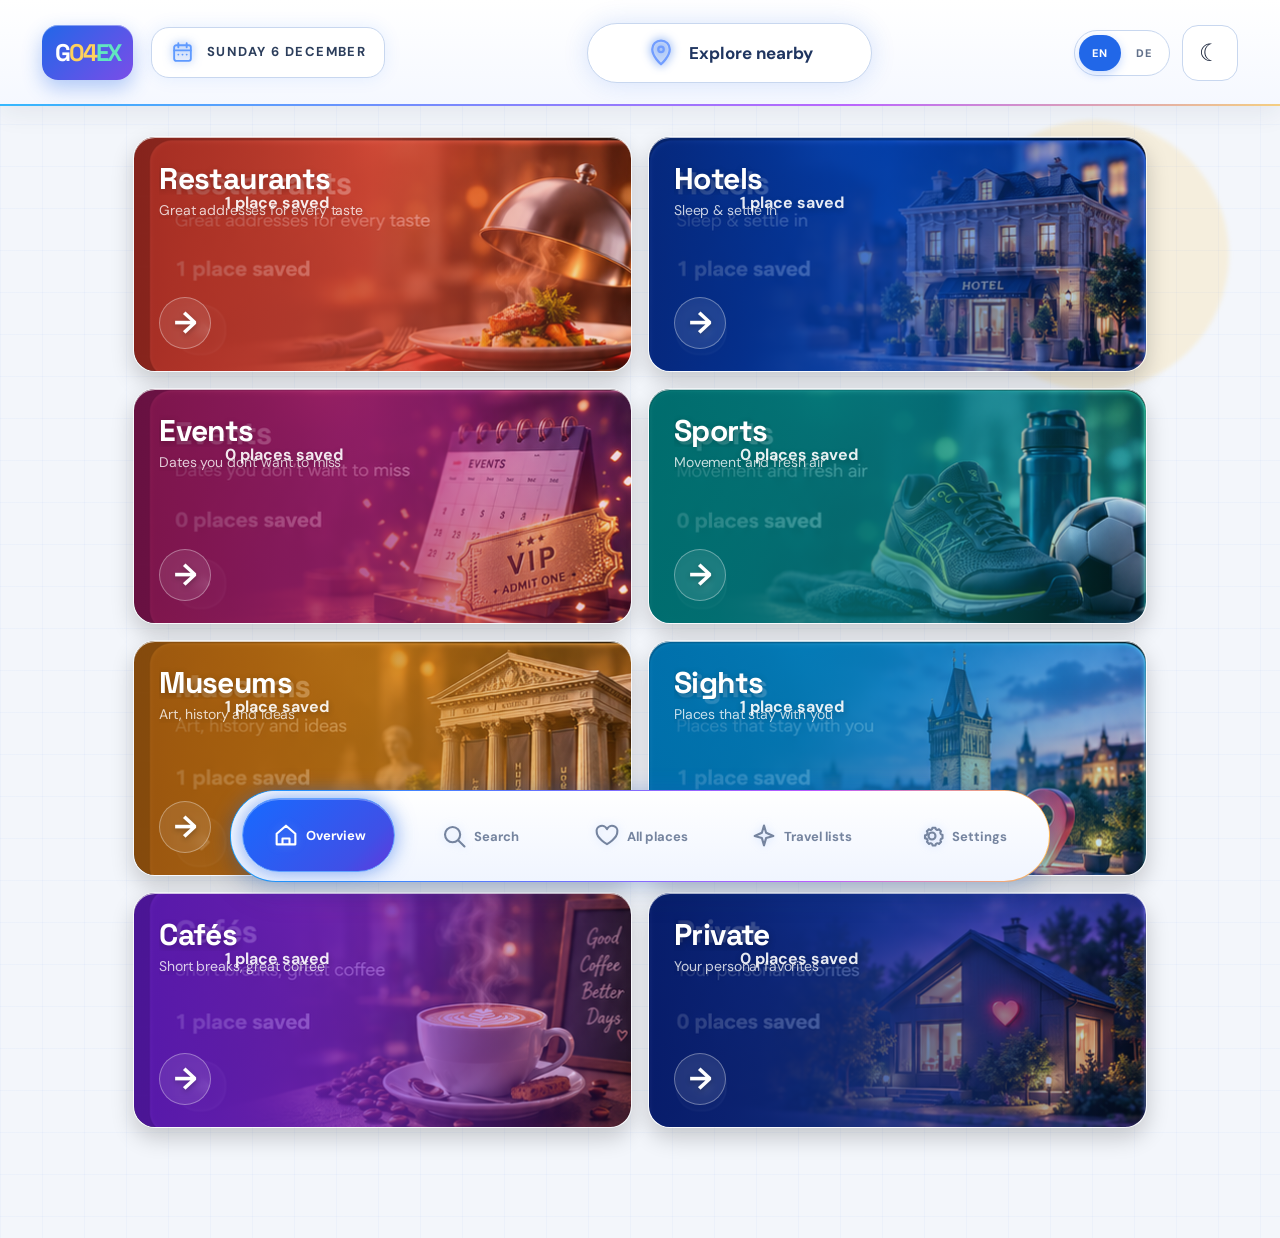
==== index.html @ c7173dc5 "Match app views to visual references" ====
<!doctype html>
<html lang="en">
  <head>
    <meta charset="UTF-8" />
    <meta name="viewport" content="width=device-width, initial-scale=1.0, viewport-fit=cover" />
    <meta name="description" content="Your personal space for saving and planning favorite places." />
    <meta name="theme-color" content="#1769ff" />
    <meta name="apple-mobile-web-app-capable" content="yes" />
    <meta name="apple-mobile-web-app-status-bar-style" content="default" />
    <meta name="apple-mobile-web-app-title" content="G04Explore" />
    <link rel="manifest" href="manifest.webmanifest" />
    <link rel="icon" href="icons/icon-192.png" sizes="192x192" type="image/png" />
    <link rel="icon" href="icons/icon-512.svg" type="image/svg+xml" />
    <link rel="apple-touch-icon" href="icons/apple-touch-icon.png" />
    <title>G04Explore — Your places. Your map.</title>
    <link rel="preconnect" href="https://fonts.googleapis.com" />
    <link rel="preconnect" href="https://fonts.gstatic.com" crossorigin />
    <link
      href="https://fonts.googleapis.com/css2?family=DM+Sans:wght@400;500;600;700&family=Space+Grotesk:wght@500;600;700&display=swap"
      rel="stylesheet"
    />
    <link rel="stylesheet" href="styles.css?v=27" />
  </head>
  <body>
    <div class="app-shell">
      <aside class="sidebar">
        <div class="brand">
          <span class="brand-mark" aria-hidden="true">G<span>04</span><i>EX</i></span>
          <span>G04Explore</span>
        </div>
        <p class="eyebrow" data-i18n="brand.eyebrow">YOUR EXPLORER SPACE</p>
        <nav data-i18n-aria-label="nav.main" aria-label="Main navigation">
          <button class="nav-item active" data-view="home" aria-current="page">
            <span aria-hidden="true">⌂</span><span data-i18n="nav.home">Overview</span>
          </button>
          <button class="nav-item" data-view="saved"><span aria-hidden="true">♡</span><span data-i18n="nav.saved">All places</span></button>
          <button class="nav-item" data-view="trips"><span aria-hidden="true">✦</span><span data-i18n="nav.trips">Travel lists</span></button>
          <button class="nav-item" data-view="settings"><span aria-hidden="true">⚙</span><span data-i18n="nav.settings">Settings</span></button>
        </nav>
        <div class="sidebar-bottom">
          <div class="offline-pill"><i aria-hidden="true"></i><span data-i18n="offline.available">Available offline</span></div>
          <p data-i18n="offline.description">Your collection stays with you on the go.</p>
        </div>
      </aside>

      <main>
        <header class="topbar">
          <div class="header-left">
            <div class="mobile-brand">
              <span class="brand-mark" aria-label="G04Explore">G<span>04</span><i>EX</i></span>
            </div>
            <div class="header-date-pill">
              <svg class="header-date-icon" viewBox="0 0 24 24" fill="none" aria-hidden="true"><rect x="4" y="5" width="16" height="15" rx="2"/><path d="M8 3v4M16 3v4M4 10h16M8 14h.01M12 14h.01M16 14h.01"/></svg>
              <time class="header-date eyebrow" id="today"></time>
            </div>
          </div>
          <button class="header-nearby" id="header-nearby" type="button" data-i18n-aria-label="header.nearby" aria-label="Explore nearby">
            <svg viewBox="0 0 24 24" fill="none" aria-hidden="true"><path d="M12 21s7-6.1 7-12A7 7 0 0 0 5 9c0 5.9 7 12 7 12Z"/><circle cx="12" cy="9" r="2.2"/></svg>
            <span data-i18n="header.nearby">Explore nearby</span>
          </button>
          <div class="header-right">
            <div class="language-toggle" id="header-language" role="group" data-i18n-aria-label="header.language" aria-label="Language">
              <button class="language-option active" type="button" data-locale="en" aria-pressed="true">EN</button>
              <button class="language-option" type="button" data-locale="de" aria-pressed="false">DE</button>
            </div>
            <div class="header-controls">
              <button class="theme-toggle" id="theme-toggle" data-i18n-aria-label="theme.toggle" aria-label="Toggle dark mode" aria-pressed="false">
                ☾
              </button>
            </div>
          </div>
        </header>

        <section class="content">
          <div id="search-view" class="view-panel hidden">
            <div class="welcome-row">
              <div class="search-hero-copy">
                <h1 data-i18n="search.heading">Find your next favorite place</h1>
                <p data-i18n="search.subtitle">Search nearby or explore a new destination.</p>
              </div>
              <button class="primary add-place-btn" data-i18n="place.save">＋ Save place</button>
            </div>

            <div class="search-wrap" role="search">
              <span class="search-icon" aria-hidden="true">⌕</span>
              <label class="sr-only" for="search" data-i18n="search.label">Search places</label>
              <input
                id="search"
                type="search"
                autocomplete="off"
                role="combobox"
                aria-expanded="false"
                aria-controls="suggestions"
                aria-autocomplete="list"
                data-i18n-placeholder="search.placeholder"
                placeholder="Search places, cities or categories..."
              />
              <kbd aria-hidden="true">⌘ K</kbd>
              <button class="search-filter-button" id="search-filter-toggle" type="button" data-i18n-aria-label="search.filterToggle" aria-label="Show search shortcuts" aria-pressed="true">
                <svg viewBox="0 0 24 24" fill="none" aria-hidden="true"><path d="M4 7h16M4 17h16M9 7a2 2 0 1 0 0-4 2 2 0 0 0 0 4ZM15 21a2 2 0 1 0 0-4 2 2 0 0 0 0 4Z"/></svg>
              </button>
              <div id="suggestions" class="suggestions hidden" role="listbox" data-i18n-aria-label="search.suggestions" aria-label="Search suggestions"></div>
            </div>

            <div class="search-quick-filters" role="group" data-i18n-aria-label="search.filters" aria-label="Search shortcuts">
              <button class="quick-filter" type="button" data-search-query="Restaurants"><span class="quick-filter-icon" aria-hidden="true"><svg class="quick-filter-svg" viewBox="0 0 24 24" fill="none"><path d="M7 3v7M5 3v4a2 2 0 0 0 4 0V3M7 10v11M17 3c-2 2-2 6 0 7v11M17 3v18"/></svg></span><span data-i18n="category.Restaurants">Restaurants</span></button>
              <button class="quick-filter" type="button" data-search-query="Hotels"><span class="quick-filter-icon" aria-hidden="true"><svg class="quick-filter-svg" viewBox="0 0 24 24" fill="none"><path d="M4 20V7M4 14h16v6M7 14v-3h4a3 3 0 0 1 3 3M20 14V9"/></svg></span><span data-i18n="category.Hotels">Hotels</span></button>
              <button class="quick-filter" type="button" data-search-query="Cafés"><span class="quick-filter-icon" aria-hidden="true"><svg class="quick-filter-svg" viewBox="0 0 24 24" fill="none"><path d="M5 8h11v5a5 5 0 0 1-10 0V8ZM16 10h2a3 3 0 0 1 0 6h-2M4 20h15M8 5c-1-1 1-1 0-2M12 5c-1-1 1-1 0-2"/></svg></span><span data-i18n="category.Cafés">Cafés</span></button>
              <button class="quick-filter" type="button" data-search-query="Sehenswürdigkeiten"><span class="quick-filter-icon" aria-hidden="true"><svg class="quick-filter-svg" viewBox="0 0 24 24" fill="none"><path d="M12 21s7-6.1 7-12A7 7 0 0 0 5 9c0 5.9 7 12 7 12Z"/><circle cx="12" cy="9" r="2.2"/></svg></span><span data-i18n="category.Sehenswürdigkeiten">Sights</span></button>
              <button class="quick-filter" type="button" data-search-query="Events"><span class="quick-filter-icon" aria-hidden="true"><svg class="quick-filter-svg" viewBox="0 0 24 24" fill="none"><rect x="4" y="5" width="16" height="15" rx="2"/><path d="M8 3v4M16 3v4M4 10h16M8 14h.01M12 14h.01M16 14h.01"/></svg></span><span data-i18n="category.Events">Events</span></button>
              <button class="quick-filter active" id="search-nearby-shortcut" type="button"><span class="quick-filter-icon" aria-hidden="true"><svg class="quick-filter-svg" viewBox="0 0 24 24" fill="none"><circle cx="12" cy="12" r="7"/><circle cx="12" cy="12" r="2"/><path d="M12 2v3M12 19v3M2 12h3M19 12h3"/></svg></span><span data-i18n="search.nearbyLabel">Near me</span></button>
            </div>

            <section class="search-insights" data-i18n-aria-label="home.insights" aria-label="Search insights">
              <article class="insight-card">
                <div class="insight-head"><h3 data-i18n="home.nearby">Near you</h3><button class="text-btn" id="home-location" data-i18n="home.search">⌖ Search</button></div>
                <div class="nearby-map-art" aria-hidden="true">
                  <span class="nearby-pin pin-bed"></span>
                  <span class="nearby-pin pin-food"></span>
                  <span class="nearby-pin pin-cafe"></span>
                  <span class="nearby-pin pin-sight"></span>
                  <span class="nearby-pin pin-center"></span>
                </div>
                <div id="nearby-places" class="insight-list"></div>
              </article>
            </section>

            <section id="search-explorer" class="search-explorer hidden" data-i18n-aria-label="search.resultsLabel" aria-label="Google Maps search results">
              <div class="search-explorer-head">
                <div>
                  <p class="eyebrow">GOOGLE MAPS</p>
                  <h2 id="search-results-title" data-i18n="search.results">Search results</h2>
                </div>
                <div class="search-map-actions">
                  <button class="secondary" id="use-location" type="button" data-i18n="search.nearby">⌖ Near me</button>
                  <button class="secondary" id="search-map-area" type="button" data-i18n="search.area">Search this area</button>
                  <button class="icon-button" id="close-search-results" type="button" data-i18n-aria-label="search.close" aria-label="Close search results">×</button>
                </div>
              </div>
              <div class="search-explorer-grid">
                <div id="places-map" class="places-map" data-i18n-aria-label="search.mapLabel" aria-label="Search results map"></div>
                <div id="places-result-list" class="places-result-list"></div>
              </div>
            </section>
          </div>

          <div id="home-view" class="view-panel">
            <div id="category-grid" class="bento-grid"></div>
          </div>

          <div id="saved-view" class="view-panel hidden">
            <div class="section-heading">
              <div>
                <p class="eyebrow" id="saved-eyebrow" data-i18n="saved.eyebrow">YOUR PLACES</p>
                <h2 id="saved-title" data-i18n="saved.title">Your favorite places</h2>
                <p class="saved-subtitle" data-i18n="saved.subtitle">Everything you love, saved in one place.</p>
              </div>
              <button class="text-btn hidden" id="clear-filter" data-i18n="saved.reset">Reset filters</button>
            </div>
            <div id="saved-stats" class="saved-stats"></div>
            <div class="saved-search-wrap">
              <span class="saved-search-icon" aria-hidden="true">⌕</span>
              <label class="sr-only" for="saved-search" data-i18n="saved.title">Your favorite places</label>
              <input id="saved-search" type="search" autocomplete="off" data-i18n-placeholder="saved.searchPlaceholder" placeholder="Search saved places..." />
              <button class="saved-filter-button" id="saved-filter-toggle" type="button" data-i18n-aria-label="filter.aria" aria-label="Filter and sort places" aria-expanded="true"><svg viewBox="0 0 24 24" fill="none" aria-hidden="true"><path d="M4 7h16M4 17h16M9 7a2 2 0 1 0 0-4 2 2 0 0 0 0 4ZM15 21a2 2 0 1 0 0-4 2 2 0 0 0 0 4Z"/></svg></button>
            </div>
            <div class="saved-controls" data-i18n-aria-label="filter.aria" aria-label="Filter and sort places">
              <select id="filter-category" data-i18n-aria-label="filter.categoryLabel" aria-label="Filter by category">
                <option value="" data-i18n="filter.categories">All categories</option>
                <option value="Restaurants" data-i18n="category.Restaurants">Restaurants</option>
                <option value="Hotels" data-i18n="category.Hotels">Hotels</option>
                <option value="Events" data-i18n="category.Events">Events</option>
                <option value="Sport" data-i18n="category.Sport">Sport</option>
                <option value="Museen" data-i18n="category.Museen">Museen</option>
                <option value="Sehenswürdigkeiten" data-i18n="category.Sehenswürdigkeiten">Sehenswürdigkeiten</option>
                <option value="Cafés" data-i18n="category.Cafés">Cafés</option>
              </select>
              <select id="filter-status" data-i18n-aria-label="filter.statusLabel" aria-label="Filter by visit status">
                <option value="" data-i18n="filter.status">All statuses</option>
                <option value="wishlist" data-i18n="status.wishlist">Want to visit</option>
                <option value="planned" data-i18n="status.planned">Planned</option>
                <option value="visited" data-i18n="status.visited">Visited</option>
              </select>
              <label class="favorite-filter"><input id="filter-favorites" type="checkbox" /><span data-i18n="filter.favorites">Favorites only</span></label>
              <select id="sort-places" data-i18n-aria-label="filter.sortLabel" aria-label="Sort places">
                <option value="recent" data-i18n="sort.recent">Recently saved</option>
                <option value="name" data-i18n="sort.name">Name A–Z</option>
                <option value="ownRating" data-i18n="sort.ownRating">Your rating</option>
                <option value="googleRating" data-i18n="sort.googleRating">Google rating</option>
                <option value="distance" data-i18n="sort.distance">Distance</option>
              </select>
            </div>
            <div id="saved-grid" class="place-grid"></div>
          </div>

          <div id="trips-view" class="view-panel hidden">
            <div class="section-heading">
              <div>
                <p class="eyebrow" data-i18n="trips.eyebrow">TRAVEL LISTS</p>
                <h2 data-i18n="trips.heading">Let's explore together</h2>
                <p class="trips-subtitle" data-i18n="trips.subtitle">Plan beautiful days and keep every place together.</p>
              </div>
              <button class="secondary" id="new-trip" data-i18n="trips.new">＋ New list</button>
            </div>
            <div id="trip-stats" class="trip-stats"></div>
            <div id="trips-page-grid" class="trip-grid"></div>
          </div>

          <div id="settings-view" class="view-panel hidden">
            <div class="section-heading">
              <div>
                <p class="eyebrow" data-i18n="settings.eyebrow">APP SETTINGS</p>
                <h2 data-i18n="settings.heading">Your settings</h2>
                <p class="settings-subtitle" data-i18n="settings.subtitle">Make G04X work exactly the way you like.</p>
              </div>
            </div>
            <div class="settings-page">
              <section class="settings-section">
                <p class="settings-section-title" data-i18n="settings.appearance">APPEARANCE &amp; ACCESSIBILITY</p>
                <div class="settings-grid">
                  <div class="setting-row setting-card-row">
                    <span class="setting-icon" aria-hidden="true"><svg class="setting-svg" viewBox="0 0 24 24" fill="none"><path d="M20 15.5A8.5 8.5 0 0 1 8.5 4 8.5 8.5 0 1 0 20 15.5Z"/></svg></span>
                    <div><strong data-i18n="settings.dark">Dark mode</strong><small data-i18n="settings.darkHint">Easier on your eyes in low light</small></div>
                    <label class="switch"><span class="sr-only" data-i18n="settings.dark">Dark mode</span><input id="settings-theme" type="checkbox" /><span aria-hidden="true"></span></label>
                  </div>
                  <div class="setting-row setting-card-row">
                    <span class="setting-icon" aria-hidden="true"><svg class="setting-svg" viewBox="0 0 24 24" fill="none"><path d="M5 5h14M8 3v4M16 3v4M7 20l5-7 5 7M12 13V7M15 7h4"/><path d="M4 12h7"/></svg></span>
                    <div><strong data-i18n="settings.language">Language</strong><small data-i18n="settings.languageHint">Choose your app language</small></div>
                    <select class="language-select" id="settings-language" data-i18n-aria-label="settings.language" aria-label="App language"><option value="en" data-i18n="settings.english">English</option><option value="de" data-i18n="settings.german">German</option></select>
                  </div>
                </div>
              </section>

              <section class="settings-section">
                <p class="settings-section-title" data-i18n="settings.appData">APP &amp; DATA</p>
                <div class="settings-grid">
                  <div class="setting-row setting-card-row">
                    <span class="setting-icon" aria-hidden="true"><svg class="setting-svg" viewBox="0 0 24 24" fill="none"><path d="M5 15.5a4.5 4.5 0 0 1 .8-8.9A6 6 0 0 1 17 8a3.5 3.5 0 0 1 .5 7H15"/><path d="M12 11v9M8.5 16.5 12 20l3.5-3.5"/></svg></span>
                    <div><strong data-i18n="settings.offline">Offline mode</strong><small id="offline-hint" data-i18n="settings.offlineHint">Saved places available offline</small></div>
                    <label class="switch"><span class="sr-only" data-i18n="settings.offline">Offline mode</span><input id="settings-offline" type="checkbox" /><span aria-hidden="true"></span></label>
                  </div>
                  <div class="setting-row setting-card-row">
                    <span class="setting-icon" aria-hidden="true"><svg class="setting-svg" viewBox="0 0 24 24" fill="none"><path d="M18 9a6 6 0 0 0-12 0c0 7-3 7-3 9h18c0-2-3-2-3-9ZM10 21h4"/></svg></span>
                    <div><strong data-i18n="settings.notifications">Notifications</strong><small id="notifications-hint" data-i18n="settings.notificationsHint">Tips and reminders about your places</small></div>
                    <label class="switch"><span class="sr-only" data-i18n="settings.notifications">Notifications</span><input id="settings-notifications" type="checkbox" /><span aria-hidden="true"></span></label>
                  </div>
                </div>
              </section>

              <section class="settings-section">
                <p class="settings-section-title" data-i18n="settings.services">SERVICES</p>
                <div class="setting-row setting-card-row google-setting">
                  <span class="setting-icon" aria-hidden="true"><svg class="setting-svg" viewBox="0 0 24 24" fill="none"><path d="M12 21s7-6.1 7-12A7 7 0 0 0 5 9c0 5.9 7 12 7 12Z"/><circle cx="12" cy="9" r="2.2"/><path d="M4 20h16"/></svg></span>
                  <div><strong data-i18n="settings.google">Google Places</strong><small id="google-places-hint" data-i18n="settings.googleHint">Provided centrally for all users</small></div>
                  <span class="setting-status" data-i18n="settings.central">CENTRAL</span>
                </div>
              </section>

              <section class="settings-section">
                <p class="settings-section-title" data-i18n="settings.legalGroup">LEGAL &amp; PRIVACY</p>
                <div class="settings-legal">
                  <a class="legal-link" href="privacy.html"><span class="setting-icon" aria-hidden="true"><svg class="setting-svg" viewBox="0 0 24 24" fill="none"><path d="M12 3 20 6v5c0 5-3.3 8.4-8 10-4.7-1.6-8-5-8-10V6zM9 12l2 2 4-4"/></svg></span><span><strong data-i18n="settings.privacy">Privacy policy</strong><small data-i18n="settings.privacyHint">How G04Explore handles your data</small></span><span aria-hidden="true">›</span></a>
                  <a class="legal-link" href="imprint.html"><span class="setting-icon" aria-hidden="true"><svg class="setting-svg" viewBox="0 0 24 24" fill="none"><path d="M6 3h9l4 4v14H6zM14 3v5h5M9 13h6M9 17h6M9 9h2"/></svg></span><span><strong data-i18n="settings.copyright">Copyright &amp; imprint</strong><small data-i18n="settings.copyrightHint">Publisher and app rights</small></span><span aria-hidden="true">›</span></a>
                </div>
              </section>
            </div>
            <p class="settings-note" data-i18n="settings.footer">G04EX · Your data stays on this device. © 2026 G04Explore.</p>
          </div>
        </section>

        <nav class="bottom-nav" data-i18n-aria-label="nav.main" aria-label="Mobile main navigation">
          <button class="active" data-view="home" aria-current="page">
            <span class="nav-icon" aria-hidden="true"><svg viewBox="0 0 24 24" fill="none"><path d="m4 11 8-7 8 7v9H4zM9 20v-5h6v5"/></svg></span><small data-i18n="nav.home">Overview</small>
          </button>
          <button type="button" data-view="search" data-search-nav>
            <span class="nav-icon" aria-hidden="true"><svg viewBox="0 0 24 24" fill="none"><circle cx="10.8" cy="10.8" r="6.5"/><path d="m16 16 5 5"/></svg></span><small data-i18n="nav.search">Search</small>
          </button>
          <button data-view="saved"><span class="nav-icon" aria-hidden="true"><svg viewBox="0 0 24 24" fill="none"><path d="M20.8 8.8c0 5.1-8.8 10.2-8.8 10.2S3.2 13.9 3.2 8.8A4.6 4.6 0 0 1 12 6.2a4.6 4.6 0 0 1 8.8 2.6Z"/></svg></span><small data-i18n="nav.saved">All places</small></button>
          <button data-view="trips"><span class="nav-icon" aria-hidden="true"><svg viewBox="0 0 24 24" fill="none"><path d="m12 3 1.8 6.2L20 12l-6.2 1.8L12 20l-1.8-6.2L4 12l6.2-2.8z"/></svg></span><small data-i18n="nav.trips">Travel lists</small></button>
          <button data-view="settings"><span class="nav-icon" aria-hidden="true"><svg viewBox="0 0 24 24" fill="none"><circle cx="12" cy="12" r="3"/><path d="M19.4 15a1.7 1.7 0 0 0 .3 1.9l.1.1-1.8 1.8-.1-.1a1.7 1.7 0 0 0-1.9-.3 1.7 1.7 0 0 0-1 1.6v.1h-2.5V20a1.7 1.7 0 0 0-1-1.6 1.7 1.7 0 0 0-1.9.3l-.1.1-1.8-1.8.1-.1A1.7 1.7 0 0 0 8 15a1.7 1.7 0 0 0-1.6-1H6v-2.5h.4A1.7 1.7 0 0 0 8 10a1.7 1.7 0 0 0-.3-1.9l-.1-.1 1.8-1.8.1.1a1.7 1.7 0 0 0 1.9.3 1.7 1.7 0 0 0 1-1.6v-.1h2.5V5a1.7 1.7 0 0 0 1 1.6 1.7 1.7 0 0 0 1.9-.3l.1-.1 1.8 1.8-.1.1a1.7 1.7 0 0 0-.3 1.9 1.7 1.7 0 0 0 1.6 1h.1V14h-.1a1.7 1.7 0 0 0-1.5 1Z"/></svg></span><small data-i18n="nav.settings">Settings</small></button>
        </nav>
      </main>
    </div>

    <div id="modal-root"></div>
    <p id="live-region" class="sr-only" role="status" aria-live="polite"></p>

    <noscript>
      <p style="padding: 24px" data-i18n="noscript">G04Explore needs JavaScript to show your saved places.</p>
    </noscript>

    <!-- config.js wird beim GitHub-Pages-Deployment aus dem Repository-Secret erzeugt. -->
    <script src="config.js"></script>
    <script src="app.js?v=19"></script>
  </body>
</html>
---- styles.css ----
:root {
  --ink: #172035;
  --muted: #71809b;
  --line: #e8edf4;
  --blue: #1769ff;
  --orange: #ffb849;
  --cream: #fff8ed;
  --green: #31b77a;
  --bg: #f8fafc;
  --surface: #fff;
  --soft: #eef4ff;
}

body.dark {
  --ink: #f4f4f5;
  --muted: #a1a1aa;
  --line: #27272a;
  --bg: #050607;
  --surface: #101114;
  --soft: #1a1c20;
}
* {
  box-sizing: border-box;
}
body {
  margin: 0;
  background: var(--bg);
  color: var(--ink);
  font-family: "DM Sans", sans-serif;
  transition:
    background 0.2s,
    color 0.2s;
}
.app-shell {
  display: flex;
  min-height: 100vh;
}
.sidebar {
  width: 246px;
  background: var(--surface);
  border-right: 1px solid var(--line);
  padding: 30px 22px;
  display: flex;
  flex-direction: column;
}
.brand,
.mobile-brand {
  font-family: "Space Grotesk";
  font-weight: 700;
  display: flex;
  gap: 10px;
  align-items: center;
  font-size: 17px;
}
.brand-mark {
  background: var(--ink);
  color: var(--surface);
  border-radius: 11px;
  padding: 7px 8px;
  letter-spacing: -2px;
  font-size: 18px;
}
.brand-mark span {
  color: var(--orange);
}
.eyebrow {
  font-size: 10px;
  font-weight: 700;
  letter-spacing: 0.14em;
  color: #9aa6b9;
  margin: 0 0 10px;
}
.sidebar .eyebrow {
  margin: 65px 0 18px 12px;
}
.nav-item {
  width: 100%;
  border: 0;
  background: none;
  color: var(--muted);
  text-align: left;
  padding: 13px 12px;
  border-radius: 11px;
  font: 600 14px "DM Sans";
  margin: 2px 0;
  cursor: pointer;
}
.nav-item span {
  font-size: 20px;
  vertical-align: -2px;
  display: inline-block;
  width: 32px;
  color: #aab4c5;
}
.nav-item.active,
.nav-item:hover {
  background: var(--soft);
  color: var(--blue);
}
.nav-item.active span {
  color: var(--blue);
}
.sidebar-bottom {
  margin-top: auto;
  color: #a2adbe;
  font-size: 12px;
  line-height: 1.5;
  padding: 0 12px;
}
.offline-pill {
  color: var(--green);
  font-weight: 700;
  font-size: 12px;
  margin-bottom: 10px;
}
.offline-pill i {
  display: inline-block;
  width: 7px;
  height: 7px;
  background: var(--green);
  border-radius: 50%;
  margin-right: 7px;
}
main {
  flex: 1;
  min-width: 0;
}
.topbar {
  height: 82px;
  background: var(--surface);
  border-bottom: 1px solid var(--line);
  display: flex;
  align-items: center;
  justify-content: space-between;
  padding: 0 6.5%;
}
.mobile-brand {
  display: none;
}
.header-controls {
  display: flex;
  align-items: center;
  gap: 10px;
  margin-left: auto;
}
.theme-toggle {
  border: 1px solid var(--line);
  background: var(--soft);
  color: var(--ink);
  border-radius: 10px;
  width: 35px;
  height: 35px;
  cursor: pointer;
  font-size: 18px;
}
.content {
  max-width: 1180px;
  margin: auto;
  padding: 47px 6.5% 70px;
}
.welcome-row {
  display: flex;
  align-items: flex-end;
  justify-content: space-between;
  margin-bottom: 31px;
}
h1,
h2 {
  font-family: "Space Grotesk";
  letter-spacing: -0.04em;
  margin: 0;
}
h1 {
  font-size: 47px;
  line-height: 1.03;
}
h1 em {
  font-style: normal;
  color: var(--blue);
}
h2 {
  font-size: 22px;
}
.primary,
.secondary,
.text-btn {
  border: 0;
  cursor: pointer;
  font: 700 13px "DM Sans";
  border-radius: 10px;
}
.primary {
  background: var(--blue);
  color: #fff;
  padding: 14px 19px;
  box-shadow: 0 7px 16px #1769ff2b;
}
.secondary {
  background: var(--surface);
  color: var(--blue);
  padding: 11px 15px;
  border: 1px solid #dfe7f4;
}
.text-btn {
  background: none;
  color: var(--blue);
}
.text-btn span {
  font-size: 18px;
  margin-left: 8px;
}
.search-wrap {
  position: relative;
  background: var(--surface);
  border: 1px solid #dfe6f0;
  border-radius: 14px;
  height: 58px;
  display: flex;
  align-items: center;
  padding: 0 18px;
  box-shadow: 0 8px 22px #1d355a08;
  margin-bottom: 48px;
}
.search-icon {
  font-size: 28px;
  color: var(--blue);
  line-height: 1;
  margin-right: 13px;
}
.search-wrap input {
  border: 0;
  outline: 0;
  font: 500 14px "DM Sans";
  flex: 1;
  color: var(--ink);
  background: transparent;
}
.search-wrap kbd {
  font: 11px "DM Sans";
  color: #9ca8bb;
  background: #f4f6f9;
  padding: 5px 8px;
  border-radius: 5px;
}
.suggestions {
  position: absolute;
  top: 63px;
  left: 0;
  right: 0;
  background: var(--surface);
  border: 1px solid var(--line);
  border-radius: 12px;
  box-shadow: 0 15px 35px #1e2a401a;
  z-index: 5;
  padding: 7px;
}
.suggestion {
  padding: 12px;
  border-radius: 8px;
  cursor: pointer;
  display: flex;
  gap: 12px;
  align-items: center;
}
.suggestion:hover {
  background: var(--soft);
}
.suggestion-icon {
  background: var(--soft);
  color: var(--blue);
  padding: 8px;
  border-radius: 8px;
}
.suggestion small {
  display: block;
  color: var(--muted);
  margin-top: 3px;
}
.section-heading {
  display: flex;
  justify-content: space-between;
  align-items: end;
  margin-bottom: 18px;
}
.bento-grid {
  display: grid;
  grid-template-columns: repeat(4, 1fr);
  grid-auto-rows: 155px;
  gap: 14px;
}
.category-card {
  padding: 22px;
  position: relative;
  border-radius: 16px;
  overflow: hidden;
  cursor: pointer;
  transition: 0.2s;
}
.category-card:hover {
  transform: translateY(-3px);
  box-shadow: 0 12px 22px #20314d18;
}
.category-card.large {
  grid-row: span 2;
  grid-column: span 2;
}
.category-card h3 {
  font: 700 20px "Space Grotesk";
  margin: 0 0 5px;
}
.category-card p {
  margin: 0;
  font-size: 12px;
  color: #6b7280;
}
.category-card .count {
  position: absolute;
  bottom: 19px;
  font-size: 12px;
  font-weight: 700;
}
.card-icon {
  position: absolute;
  right: 20px;
  top: 19px;
  font-size: 34px;
}
.restaurants {
  background: #fff1dd;
}
.hotels {
  background: #e6efff;
}
.museums {
  background: #fff5c9;
}
.sights {
  background: #e6f7ef;
}
.cafes {
  background: #f0eaff;
}
.category-card.large .card-icon {
  font-size: 70px;
  right: 30px;
  top: 38px;
  opacity: 0.8;
}
.category-card.large h3 {
  font-size: 25px;
}
.trips-heading {
  margin-top: 50px;
}
.trip-grid {
  display: grid;
  grid-template-columns: repeat(3, 1fr);
  gap: 14px;
}
.trip-card {
  background: var(--surface);
  border: 1px solid var(--line);
  padding: 18px;
  border-radius: 14px;
  cursor: pointer;
}
.trip-card:hover {
  border-color: #b9cefa;
}
.trip-cover {
  height: 72px;
  border-radius: 10px;
  background: linear-gradient(120deg, #1769ff, #a7c4ff);
  margin-bottom: 15px;
  display: flex;
  align-items: center;
  justify-content: center;
  font-size: 38px;
}
.trip-card:nth-child(2) .trip-cover {
  background: linear-gradient(120deg, #ffb849, #ff8e6c);
}
.trip-card:nth-child(3) .trip-cover {
  background: linear-gradient(120deg, #6b57d8, #c0a7ff);
}
.trip-card h3 {
  margin: 0;
  font: 700 16px "Space Grotesk";
}
.trip-card p {
  margin: 6px 0 0;
  color: var(--muted);
  font-size: 12px;
}
.place-grid {
  display: grid;
  grid-template-columns: repeat(3, 1fr);
  gap: 14px;
}
.place-card {
  background: var(--surface);
  border: 1px solid var(--line);
  border-radius: 14px;
  padding: 19px;
  cursor: pointer;
}
.place-card:hover {
  border-color: #abc4f5;
}
.place-top {
  display: flex;
  justify-content: space-between;
}
.place-emoji {
  font-size: 27px;
}
.status {
  font-size: 11px;
  color: var(--green);
  font-weight: 700;
}
.status.closed {
  color: #9ca8b8;
}
.place-card h3 {
  font: 700 16px "Space Grotesk";
  margin: 16px 0 5px;
}
.place-card p {
  font-size: 12px;
  color: var(--muted);
  margin: 0;
}
.hidden {
  display: none !important;
}
.bottom-nav {
  display: none;
}
@media (max-width: 760px) {
  .sidebar {
    display: none;
  }
  .topbar {
    height: 70px;
    padding: 0 20px;
  }
  .mobile-brand {
    display: flex;
    font-size: 15px;
  }
  .mobile-brand .brand-mark {
    font-size: 15px;
    padding: 5px 7px;
  }
  .content {
    padding: 30px 20px 90px;
  }
  .welcome-row {
    align-items: start;
    gap: 15px;
  }
  .welcome-row .primary {
    font-size: 0;
    padding: 12px;
  }
  .welcome-row .primary:first-letter {
    font-size: 20px;
  }
  h1 {
    font-size: 37px;
  }
  .search-wrap {
    margin-bottom: 35px;
  }
  .search-wrap kbd {
    display: none;
  }
  .section-heading {
    align-items: start;
  }
  .section-heading h2 {
    font-size: 20px;
  }
  .bento-grid {
    grid-template-columns: repeat(2, 1fr);
    grid-auto-rows: 125px;
    gap: 10px;
  }
  .category-card {
    padding: 16px;
  }
  .category-card.large {
    grid-row: span 2;
    grid-column: span 2;
  }
  .category-card.large .card-icon {
    font-size: 55px;
    right: 18px;
    top: 26px;
  }
  .category-card h3,
  .category-card.large h3 {
    font-size: 17px;
  }
  .category-card p {
    font-size: 11px;
  }
  .card-icon {
    font-size: 25px;
    right: 14px;
    top: 13px;
  }
  .category-card .count {
    bottom: 14px;
  }
  .trip-grid,
  .place-grid {
    grid-template-columns: 1fr;
  }
  .trips-heading {
    margin-top: 38px;
  }
  .bottom-nav {
    position: fixed;
    bottom: 0;
    left: 0;
    right: 0;
    height: 65px;
    background: #fff;
    border-top: 1px solid var(--line);
    display: flex;
    z-index: 10;
    justify-content: space-around;
  }
  .bottom-nav button {
    border: 0;
    background: none;
    color: #9ca8b8;
    font-size: 22px;
    padding: 7px 25px;
  }
  .bottom-nav button.active {
    color: var(--blue);
  }
  .bottom-nav small {
    display: block;
    font: 600 10px "DM Sans";
    margin-top: 3px;
  }
}
@media (min-width: 761px) and (max-width: 1050px) {
  .sidebar {
    width: 210px;
  }
  .content {
    padding-left: 4%;
    padding-right: 4%;
  }
  .topbar {
    padding-left: 4%;
    padding-right: 4%;
  }
  .bento-grid {
    grid-auto-rows: 135px;
  }
  .trip-grid,
  .place-grid {
    grid-template-columns: repeat(2, 1fr);
  }
}
.dark .modal,
.dark .bottom-nav {
  background: var(--surface);
}
.dark .detail-hero {
  background: linear-gradient(135deg, #243b68, #4c3820);
}
.dark .tip {
  background: #3a301e;
  color: #ffd98c;
}
.dark .empty {
  background: var(--surface);
}
/* Friendly colors, clear touch targets and keyboard accessibility */
:root {
  --blue: #2167e8;
  --orange: #f4a83a;
  --bg: #f7f9fc;
  --soft: #edf4ff;
}
body {
  line-height: 1.4;
  -webkit-tap-highlight-color: transparent;
}
button,
.category-card,
.place-card,
.trip-card {
  touch-action: manipulation;
}
button:focus-visible,
input:focus-visible,
textarea:focus-visible {
  outline: 3px solid #8bb5ff;
  outline-offset: 3px;
}
.primary {
  background: linear-gradient(135deg, #2167e8, #3d83f5);
  border-radius: 12px;
  padding: 15px 20px;
}
.secondary {
  border-radius: 12px;
  background: var(--surface);
  box-shadow: 0 2px 7px #20314d0a;
}
.restaurants {
  background: linear-gradient(135deg, #fff0d7, #ffe7bd);
}
.hotels {
  background: linear-gradient(135deg, #e8f1ff, #dce9ff);
}
.museums {
  background: linear-gradient(135deg, #fff6c8, #ffef9c);
}
.sights {
  background: linear-gradient(135deg, #e5f8ef, #cef1e1);
}
.cafes {
  background: linear-gradient(135deg, #f1eaff, #e5d9ff);
}
.category-card h3,
.trip-card h3,
.place-card h3 {
  letter-spacing: -0.02em;
}
.category-card p,
.place-card p {
  line-height: 1.5;
}
.category-card .card-icon {
  pointer-events: none;
  z-index: 0;
}
.category-card h3,
.category-card p,
.category-card .count {
  position: relative;
  z-index: 1;
  max-width: 60%;
}
.category-card.large h3 {
  max-width: 48%;
}
.category-card.large p {
  max-width: 52%;
}
.category-card .count {
  white-space: nowrap;
}
.search-wrap {
  height: 62px;
  border-radius: 16px;
}
.search-wrap input {
  font-size: 15px;
}
.suggestion {
  min-height: 58px;
}
.place-card,
.trip-card {
  min-height: 148px;
}
.place-card:hover,
.trip-card:hover {
  box-shadow: 0 8px 20px #20314d12;
}
@media (max-width: 760px) {
  .content {
    padding-top: 26px;
  }
  .primary,
  .secondary {
    min-height: 46px;
  }
  .search-wrap {
    height: 58px;
  }
  .category-card {
    min-height: 125px;
  }
  .bottom-nav button {
    min-width: 72px;
    min-height: 58px;
  }
  .detail-modal {
    padding: 22px;
  }
  .quick-actions button {
    padding: 10px 4px;
  }
}
.app-shell {
  background-image:
    linear-gradient(#2167e808 1px, transparent 1px),
    linear-gradient(90deg, #2167e808 1px, transparent 1px);
  background-size: 42px 42px;
  background-position: 0 82px;
}
.brand-mark {
  box-shadow:
    0 0 0 1px #6ea4ff40,
    0 0 18px #2167e833;
}
.topbar {
  backdrop-filter: blur(14px);
}
.search-wrap {
  box-shadow:
    0 8px 22px #1d355a0b,
    0 0 0 1px #2167e80d;
  transition:
    border-color 0.2s,
    box-shadow 0.2s;
}
.search-wrap:focus-within {
  border-color: #79a9ff;
  box-shadow:
    0 0 0 4px #2167e81a,
    0 10px 28px #2167e81a;
}
.category-card {
  border: 1px solid #ffffffaa;
  box-shadow:
    inset 0 1px #ffffffb8,
    0 6px 14px #20314d0b;
}
.category-card:hover {
  box-shadow:
    inset 0 1px #ffffffcc,
    0 0 0 1px #79a9ff66,
    0 14px 28px #2167e822;
}
.category-card .card-icon {
  filter: drop-shadow(0 5px 6px #17203518);
}
.primary {
  box-shadow:
    0 8px 20px #2167e840,
    0 0 0 1px #8cb8ff55;
}
.offline-pill i {
  box-shadow: 0 0 9px #31b77a;
}
.dark .app-shell {
  background-image:
    linear-gradient(#6da0ff0b 1px, transparent 1px),
    linear-gradient(90deg, #6da0ff0b 1px, transparent 1px);
}
.dark .category-card {
  border-color: #ffffff18;
  box-shadow:
    inset 0 1px #ffffff14,
    0 8px 20px #00000022;
}
.dark .search-wrap {
  box-shadow:
    0 8px 24px #00000022,
    0 0 0 1px #6da0ff14;
}
.dark .topbar {
  backdrop-filter: blur(14px);
}
body:before,
body:after {
  content: "";
  position: fixed;
  z-index: -1;
  border-radius: 50%;
  filter: blur(2px);
  pointer-events: none;
}
body:before {
  width: 270px;
  height: 270px;
  background: #ffcf6b33;
  top: 120px;
  right: 4%;
}
.welcome-row h1 {
  color: var(--ink);
}
.welcome-row h1 em {
  color: #2167e8;
}
.category-card p {
  color: #53627a;
}
.category-card .count {
  color: #34445e;
}
.dark .category-card p {
  color: #d0daea;
}
.dark .category-card .count {
  color: #f0f4fb;
}
.dark .welcome-row h1 em {
  color: #83adff;
}
.category-card {
  isolation: isolate;
}
.category-card:after {
  content: "";
  position: absolute;
  width: 105px;
  height: 105px;
  border-radius: 42% 58% 63% 37%;
  right: -27px;
  bottom: -35px;
  background: #ffffff55;
  transform: rotate(20deg);
  z-index: -1;
  transition: transform 0.3s;
}
.category-card:hover:after {
  transform: rotate(42deg) scale(1.12);
}
.category-card:nth-child(2):after {
  background: #80aaff38;
}
.category-card:nth-child(3):after {
  background: #f7c72e38;
}
.category-card:nth-child(4):after {
  background: #54c79538;
}
.category-card:nth-child(5):after {
  background: #9b7cff38;
}
.dark .restaurants {
  background: linear-gradient(135deg, #3a2b20, #53391f);
}
.dark .hotels {
  background: linear-gradient(135deg, #1d3156, #234778);
}
.dark .museums {
  background: linear-gradient(135deg, #443b1b, #62531c);
}
.dark .sights {
  background: linear-gradient(135deg, #173c35, #1b5749);
}
.dark .cafes {
  background: linear-gradient(135deg, #302653, #49367a);
}
.dark .category-card:after {
  background: #ffffff0d;
}
.dark .category-card:nth-child(2):after {
  background: #7daeff1b;
}
.dark .category-card:nth-child(3):after {
  background: #ffd95c1b;
}
.dark .category-card:nth-child(4):after {
  background: #5de0b71b;
}
.dark .category-card:nth-child(5):after {
  background: #b297ff1b;
}
.dark .trip-card:after {
  background: #ffffff22;
}
.dark .search-wrap,
.dark .place-card,
.dark .trip-card {
  border-color: #40516d;
}
.dark .secondary {
  border-color: #40516d;
}
.sidebar {
  display: none;
}
.content {
  padding-bottom: 110px;
}
.bottom-nav {
  position: fixed;
  bottom: 0;
  left: 0;
  right: 0;
  height: 76px;
  background: var(--surface);
  border-top: 1px solid var(--line);
  display: flex;
  z-index: 10;
  justify-content: center;
  gap: 12px;
  padding: 6px 12px env(safe-area-inset-bottom);
}
.bottom-nav button {
  border: 0;
  background: none;
  color: #9ca8b8;
  font-size: 22px;
  padding: 6px 28px;
  border-radius: 12px;
  min-width: 100px;
  cursor: pointer;
}
.bottom-nav button.active {
  color: var(--blue);
  background: var(--soft);
}
.bottom-nav small {
  display: block;
  font: 600 10px "DM Sans";
  margin-top: 2px;
}
.dark .bottom-nav {
  box-shadow: 0 -8px 25px #00000022;
}
.app-shell {
  min-height: 100vh;
}
.content {
  overflow: visible;
}
html,
body {
  overflow-x: auto;
  overflow-y: auto;
}
.topbar .mobile-brand {
  display: flex;
  margin: 0;
  font-size: 18px;
}
.topbar .brand-mark {
  font-size: 16px;
  padding: 6px 8px;
}
.brand-mark {
  background: linear-gradient(135deg, #2167e8, #7a4de8) !important;
  color: #fff !important;
  box-shadow: 0 5px 15px #2167e844;
}
.brand-mark span {
  color: #ffd15c !important;
}
.brand-mark i {
  color: #62e6c0;
  font-style: normal;
}
.trip-card {
  overflow: hidden;
  position: relative;
}
.trip-card:after {
  content: "↗";
  position: absolute;
  top: 17px;
  right: 18px;
  width: 28px;
  height: 28px;
  border-radius: 50%;
  background: #ffffff55;
  color: #fff;
  display: grid;
  place-items: center;
  font-weight: 700;
}
.trip-cover {
  box-shadow: inset 0 1px #ffffff66;
}
.trip-card:hover .trip-cover {
  background-position: 100% 0;
  filter: saturate(1.15);
}
.primary,
.category-card,
.trip-card {
  transition:
    transform 0.2s ease,
    box-shadow 0.2s ease,
    filter 0.2s ease;
}
.primary:hover {
  transform: translateY(-2px);
  filter: saturate(1.12);
}
#home-view .section-heading {
  margin-bottom: 22px;
}
#home-view .bento-grid {
  grid-auto-rows: 178px;
  gap: 16px;
}
#home-view .category-card {
  padding: 25px;
  min-height: 178px;
}
#home-view .category-card h3 {
  font-size: 23px;
}
#home-view .category-card .card-icon {
  font-size: 45px;
  right: 24px;
  top: 22px;
}
#home-view .category-card.large .card-icon {
  font-size: 82px;
  right: 34px;
  top: 42px;
}
#home-view .category-card.large h3 {
  font-size: 29px;
}
.content {
  padding-top: 30px;
}
.welcome-row {
  margin-bottom: 20px;
}
.welcome-row h1 {
  font-size: 39px;
}
.welcome-row .primary {
  padding: 11px 16px;
}
.search-wrap {
  margin-bottom: 22px;
}
.section-heading {
  margin-bottom: 14px;
}
.category-card .count {
  position: absolute;
  left: 25px;
  bottom: 22px;
  max-width: 72%;
  white-space: nowrap;
}
.category-card h3,
.category-card p {
  max-width: 58%;
  overflow-wrap: break-word;
}
.category-card[data-category="Sehenswürdigkeiten"] h3 {
  font-size: 19px;
  max-width: 72%;
}
.category-card .card-icon {
  right: 22px;
  top: 23px;
  max-width: 28%;
  z-index: 0;
}
.category-card.wide {
  grid-column: span 2;
}
.category-card.wide h3,
.category-card.wide p {
  max-width: 68%;
}
.category-card h3,
.category-card p,
.category-card .count {
  white-space: nowrap;
  max-width: none;
}
.category-card p {
  font-size: 11px;
  letter-spacing: -0.01em;
}
.category-card.wide h3,
.category-card.wide p {
  max-width: none;
}
.settings-card {
  background: var(--surface);
  border: 1px solid var(--line);
  border-radius: 18px;
  padding: 5px 22px;
  max-width: 680px;
}
.setting-row {
  display: flex;
  align-items: center;
  gap: 15px;
  padding: 19px 0;
  border-bottom: 1px solid var(--line);
}
.setting-row:last-child {
  border-bottom: 0;
}
.setting-icon {
  width: 38px;
  height: 38px;
  display: grid;
  place-items: center;
  border-radius: 11px;
  background: var(--soft);
  color: var(--blue);
  font-size: 21px;
}
.setting-row div {
  flex: 1;
}
.setting-row strong,
.setting-row small {
  display: block;
}
.setting-row strong {
  font-size: 14px;
}
.setting-row small {
  font-size: 11px;
  color: var(--muted);
  margin-top: 3px;
}
.switch input {
  display: none;
}
.switch span {
  display: block;
  width: 44px;
  height: 25px;
  background: #cbd3df;
  border-radius: 20px;
  padding: 3px;
  cursor: pointer;
  transition: 0.2s;
}
.switch span:after {
  content: "";
  display: block;
  width: 19px;
  height: 19px;
  background: #fff;
  border-radius: 50%;
  transition: 0.2s;
  box-shadow: 0 1px 3px #0003;
}
.switch input:checked + span {
  background: var(--blue);
}
.switch input:checked + span:after {
  transform: translateX(19px);
}
.language-btn {
  border: 1px solid var(--line);
  background: var(--surface);
  color: var(--ink);
  padding: 8px 11px;
  border-radius: 8px;
  font: 600 12px "DM Sans";
}
.language-select {
  min-width: 112px;
  border: 1px solid var(--line);
  background: var(--surface);
  color: var(--ink);
  padding: 9px 28px 9px 11px;
  border-radius: 9px;
  font: 600 12px "DM Sans";
  cursor: pointer;
}
.settings-legal {
  display: grid;
  grid-template-columns: 1fr 1fr;
  gap: 12px;
  padding: 18px 0 5px;
}
.legal-link {
  display: flex;
  align-items: center;
  justify-content: space-between;
  gap: 12px;
  padding: 13px 14px;
  border: 1px solid var(--line);
  border-radius: 12px;
  color: var(--ink);
  text-decoration: none;
  background: var(--soft);
}
.legal-link:hover,
.legal-link:focus-visible {
  border-color: var(--blue);
  color: var(--blue);
}
.legal-link strong,
.legal-link small {
  display: block;
}
.legal-link strong {
  font-size: 12px;
}
.legal-link small {
  color: var(--muted);
  font-size: 10px;
  margin-top: 4px;
}
.legal-link > span:last-child {
  color: var(--blue);
  font-size: 18px;
}
.settings-note {
  color: var(--muted);
  font-size: 11px;
  margin: 15px 3px;
}
@media (max-width: 520px) {
  .settings-legal {
    grid-template-columns: 1fr;
  }
  .language-select {
    min-width: 96px;
  }
}
body:not(.dark) {
  --ink: #18233a;
  --muted: #61708a;
  --line: #dfe6f0;
  --bg: #f3f6fb;
  --surface: #fff;
  --soft: #eaf2ff;
}
body:not(.dark) .topbar,
body:not(.dark) .bottom-nav,
body:not(.dark) .search-wrap {
  background: #fff;
}
body:not(.dark) .search-wrap {
  border-color: #d9e1ec;
  box-shadow: 0 10px 28px #40567a14;
}
body:not(.dark) .search-wrap input {
  color: #18233a;
}
body:not(.dark) .search-wrap input::placeholder {
  color: #7b879a;
}
.events {
  background: linear-gradient(135deg, #ff6f91 0%, #e44fc4 100%);
  color: #fff;
}
.sport {
  background: linear-gradient(135deg, #18c995 0%, #08a6c9 100%);
  color: #fff;
}
.dark .events {
  background: linear-gradient(135deg, #a92c5b, #7e2c91);
  color: #fff;
}
.dark .sport {
  background: linear-gradient(135deg, #08775f, #086b84);
  color: #fff;
}
#home-view .category-card .card-icon {
  top: 50%;
  right: 24px;
  transform: translateY(-42%);
  width: 68px;
  height: 68px;
  padding: 14px;
  border-radius: 20px;
  background: #ffffff24;
  color: inherit;
  display: grid;
  place-items: center;
  opacity: 0.95;
  filter: drop-shadow(0 8px 12px #17203520);
}
#home-view .category-card.large .card-icon {
  top: 50%;
  right: 48px;
  width: 130px;
  height: 130px;
  padding: 25px;
  border-radius: 34px;
  opacity: 0.72;
}
#home-view .category-card.wide:not(.large) .card-icon {
  right: 34px;
  width: 82px;
  height: 82px;
}
.dark #home-view .category-card .card-icon {
  background: #ffffff14;
}
.category-card .neo-icon {
  width: 100%;
  height: 100%;
  display: block;
}
@media (max-width: 760px) {
  #home-view .category-card .card-icon {
    right: 16px;
    width: 56px;
    height: 56px;
    padding: 11px;
  }
  #home-view .category-card.large .card-icon {
    right: 28px;
    width: 100px;
    height: 100px;
    padding: 20px;
  }
  #home-view .category-card.wide:not(.large) .card-icon {
    right: 20px;
    width: 66px;
    height: 66px;
  }
}
.restaurants {
  background: linear-gradient(135deg, #ffb13b 0%, #ff7b54 100%);
  color: #3b2414;
}
.hotels {
  background: linear-gradient(135deg, #4285ff 0%, #6a5cff 100%);
  color: #fff;
}
.museums {
  background: linear-gradient(135deg, #ffe259 0%, #ffb938 100%);
  color: #3d2c09;
}
.sights {
  background: linear-gradient(135deg, #25d5a0 0%, #12aee0 100%);
  color: #062e35;
}
.cafes {
  background: linear-gradient(135deg, #b28cff 0%, #e05bdb 100%);
  color: #fff;
}
.category-card p {
  color: inherit;
  opacity: 0.78;
}
.category-card .count {
  color: inherit;
  opacity: 0.9;
}
.category-card:after {
  background: #ffffff38;
}
.category-card:nth-child(2):after,
.category-card:nth-child(4):after {
  background: #ffffff24;
}
.dark .restaurants {
  background: linear-gradient(135deg, #d8751b, #e94f45);
  color: #fff;
}
.dark .hotels {
  background: linear-gradient(135deg, #2458d8, #573bd1);
  color: #fff;
}
.dark .museums {
  background: linear-gradient(135deg, #c99112, #d86a2d);
  color: #fff;
}
.dark .sights {
  background: linear-gradient(135deg, #0b967b, #0879b1);
  color: #fff;
}
.dark .cafes {
  background: linear-gradient(135deg, #7047bf, #a93da4);
  color: #fff;
}
.dark .category-card p,
.dark .category-card .count {
  color: inherit;
}
.modal-backdrop {
  position: fixed;
  inset: 0;
  background: #17203599;
  display: grid;
  place-items: center;
  padding: 20px;
  z-index: 20;
}
.modal {
  background: #fff;
  border-radius: 20px;
  max-width: 510px;
  width: 100%;
  padding: 28px;
  position: relative;
  box-shadow: 0 25px 70px #17203540;
  max-height: 90vh;
  overflow: auto;
}
.close {
  position: absolute;
  right: 18px;
  top: 14px;
  border: 0;
  background: #ffffffcc;
  border-radius: 50%;
  font-size: 25px;
  color: var(--muted);
  cursor: pointer;
  width: 34px;
  height: 34px;
}
.detail-hero {
  height: 130px;
  border-radius: 14px;
  background: linear-gradient(135deg, #e7efff, #fff1dd);
  display: grid;
  place-items: center;
  font-size: 65px;
  margin-bottom: 20px;
}
.detail-modal h2 {
  font-size: 29px;
  margin-top: 9px;
}
.address {
  color: var(--muted);
  font-size: 13px;
  margin: 6px 0;
}
.rating {
  font-size: 13px;
  color: #f0a31a;
  font-weight: 700;
  margin: 15px 0 23px;
}
.rating span {
  font-weight: 400;
  color: var(--muted);
}
.detail-info {
  display: grid;
  grid-template-columns: 1fr 1fr;
  gap: 18px;
  border-top: 1px solid var(--line);
  border-bottom: 1px solid var(--line);
  padding: 17px 0;
}
.detail-info small,
.detail-modal label {
  display: block;
  color: #9aa6b9;
  font-size: 10px;
  font-weight: 700;
  letter-spacing: 0.1em;
}
.detail-info strong {
  display: block;
  font-size: 12px;
  margin-top: 7px;
}
.tip {
  background: #fff8ed;
  color: #9a6b20;
  padding: 12px;
  border-radius: 9px;
  font-size: 12px;
  margin: 17px 0;
}
.detail-modal textarea {
  width: 100%;
  min-height: 68px;
  resize: vertical;
  border: 1px solid #dfe6f0;
  border-radius: 9px;
  padding: 10px;
  margin-top: 8px;
  font: 13px "DM Sans";
  outline-color: var(--blue);
}
.actions {
  display: flex;
  gap: 10px;
  margin-top: 17px;
}
.actions > * {
  flex: 1;
}
.quick-actions {
  display: flex;
  justify-content: space-between;
  border-top: 1px solid var(--line);
  margin-top: 20px;
  padding-top: 16px;
}
.quick-actions button {
  border: 0;
  background: none;
  color: var(--muted);
  font: 600 11px "DM Sans";
  cursor: pointer;
}
.quick-actions .delete {
  color: #df6262;
}
.empty {
  background: #fff;
  border: 1px dashed #cbd6e5;
  border-radius: 14px;
  padding: 35px;
  text-align: center;
  color: var(--muted);
  grid-column: 1/-1;
}
.neo-icon {
  width: 1em;
  height: 1em;
  display: inline-block;
  vertical-align: middle;
}
.category-card {
  transition:
    transform 0.25s ease,
    box-shadow 0.25s ease;
}
.category-card:nth-child(1):hover {
  box-shadow:
    0 0 28px #ff914d99,
    0 14px 28px #ff704422;
}
.category-card:nth-child(2):hover {
  box-shadow:
    0 0 28px #568dff99,
    0 14px 28px #2167e822;
}
.category-card:nth-child(3):hover {
  box-shadow:
    0 0 28px #ffd34d99,
    0 14px 28px #ffb93822;
}
.category-card:nth-child(4):hover {
  box-shadow:
    0 0 28px #28dfb399,
    0 14px 28px #12aee022;
}
.category-card:nth-child(5):hover {
  box-shadow:
    0 0 28px #c58dff99,
    0 14px 28px #9b7cff22;
}
.category-card:nth-child(6):hover {
  box-shadow:
    0 0 28px #55caff99,
    0 14px 28px #12aee022;
}
.category-card:nth-child(7):hover {
  box-shadow:
    0 0 28px #f17be899,
    0 14px 28px #c04bd022;
}
.dark .category-card:hover {
  filter: saturate(1.18);
}
#home-view .category-card:hover {
  box-shadow:
    0 10px 22px #20314d24,
    0 0 0 1px #ffffff55;
  transform: translateY(-2px);
  filter: none;
}
#home-view .category-card .card-icon {
  filter: drop-shadow(0 3px 4px #1720351c);
}
.dark #home-view .category-card:hover {
  box-shadow:
    0 10px 22px #00000044,
    0 0 0 1px #ffffff25;
}

/* ------------------------------------------------------------------
   Ergänzungen: Barrierefreiheit, Formular-Modal und Reise-Listen
   ------------------------------------------------------------------ */

/* Nur für Screenreader sichtbar. */
.sr-only {
  position: absolute;
  width: 1px;
  height: 1px;
  padding: 0;
  margin: -1px;
  overflow: hidden;
  clip: rect(0 0 0 0);
  white-space: nowrap;
  border: 0;
}

/* Karten sind per Tastatur bedienbar und brauchen einen sichtbaren Fokus. */
[role="button"]:focus-visible,
[role="option"]:focus-visible,
a:focus-visible,
select:focus-visible {
  outline: 3px solid #8bb5ff;
  outline-offset: 3px;
}

/* Die Checkbox war mit display:none nicht fokussierbar. */
.switch input {
  position: absolute;
  opacity: 0;
  width: 44px;
  height: 25px;
  margin: 0;
  cursor: pointer;
  display: block;
}
.switch {
  position: relative;
  display: inline-flex;
  flex-shrink: 0;
}
.switch input:focus-visible + span {
  outline: 3px solid #8bb5ff;
  outline-offset: 3px;
}
.switch .sr-only {
  width: 1px;
  height: 1px;
  display: block;
  background: none;
  padding: 0;
}

.setting-input {
  border: 1px solid var(--line);
  background: var(--surface);
  color: var(--ink);
  border-radius: 8px;
  padding: 8px 11px;
  font: 600 12px "DM Sans";
  width: 130px;
  flex-shrink: 0;
}

/* --- Formular-Modal --- */

.form-modal h2 {
  font-size: 22px;
  margin: 0 0 18px;
  padding-right: 40px;
}
.form-modal .field {
  margin-bottom: 14px;
}
.form-modal .field-row {
  display: flex;
  gap: 12px;
}
.form-modal .field-row .field {
  flex: 1;
  min-width: 0;
}
.form-modal label,
.form-modal .field-label {
  display: block;
  color: #9aa6b9;
  font-size: 10px;
  font-weight: 700;
  letter-spacing: 0.1em;
  margin-bottom: 7px;
}
.form-modal input[type="text"],
.form-modal input[type="url"],
.form-modal input[type="tel"],
.form-modal input[type="number"],
.form-modal input[type="date"],
.form-modal select,
.form-modal textarea {
  width: 100%;
  border: 1px solid var(--line);
  border-radius: 9px;
  padding: 10px;
  background: var(--surface);
  color: var(--ink);
  font: 13px "DM Sans";
  outline-color: var(--blue);
}
.form-modal textarea {
  resize: vertical;
  min-height: 68px;
}
.form-modal .check-row {
  display: flex;
  align-items: center;
  gap: 9px;
  margin: 4px 0 6px;
}
.form-modal .check-row input {
  width: 17px;
  height: 17px;
  accent-color: var(--blue);
}
.form-modal .check-row span {
  color: var(--ink);
  font: 600 13px "DM Sans";
  letter-spacing: 0;
  text-transform: none;
}
.form-error {
  color: #df6262;
  font: 600 12px "DM Sans";
  margin: 8px 0 0;
}

.danger {
  border: 1px solid #f2c6c6;
  background: none;
  color: #df6262;
  border-radius: 11px;
  padding: 12px 16px;
  font: 700 13px "DM Sans";
  cursor: pointer;
}
.danger:hover {
  background: #fdf2f2;
}

/* --- Orte einer Liste zuordnen --- */

.chip-list {
  display: flex;
  flex-wrap: wrap;
  gap: 8px;
  max-height: 170px;
  overflow: auto;
}
.chip {
  display: inline-flex;
  align-items: center;
  gap: 7px;
  border: 1px solid var(--line);
  border-radius: 999px;
  padding: 7px 13px;
  cursor: pointer;
  margin: 0;
}
.chip span {
  font: 600 12px "DM Sans";
  color: var(--ink);
  letter-spacing: 0;
  text-transform: none;
}
.chip input {
  accent-color: var(--blue);
  margin: 0;
}
.chip:has(input:checked) {
  border-color: var(--blue);
  background: var(--soft);
}

.emoji-row {
  display: flex;
  flex-wrap: wrap;
  gap: 7px;
}
.emoji-btn {
  width: 38px;
  height: 38px;
  border: 1px solid var(--line);
  background: var(--surface);
  border-radius: 10px;
  font-size: 18px;
  cursor: pointer;
  line-height: 1;
}
.emoji-btn.selected {
  border-color: var(--blue);
  background: var(--soft);
}

/* --- Detail-Modal Ergänzungen --- */

.membership {
  font-size: 12px;
  color: var(--muted);
  margin: 14px 0 0;
}
.muted-note {
  font-size: 12px;
  color: var(--muted);
  margin: 0;
}
.quick-link {
  color: var(--muted);
  font: 600 11px "DM Sans";
  text-decoration: none;
  align-self: center;
}
.quick-link:hover {
  color: var(--blue);
}

/* --- Dark Mode --- */

.dark .setting-input,
.dark .form-modal input[type="text"],
.dark .form-modal input[type="url"],
.dark .form-modal input[type="tel"],
.dark .form-modal input[type="number"],
.dark .form-modal select,
.dark .form-modal textarea,
.dark .detail-modal textarea {
  background: var(--bg);
  border-color: var(--line);
  color: var(--ink);
}
.dark .emoji-btn {
  background: var(--bg);
}
.dark .danger:hover {
  background: #2a1a1a;
}
.dark .close {
  background: #ffffff18;
}

@media (max-width: 760px) {
  .form-modal .field-row {
    display: block;
  }
  .form-modal .field-row .field {
    margin-bottom: 14px;
  }
  .setting-input {
    width: 110px;
  }
}

/* Google-Places-Suche */
.suggestions {
  max-height: min(520px, 65vh);
  overflow-y: auto;
}
.remote-suggestion {
  grid-template-columns: auto minmax(0, 1fr) auto;
}
.search-rating {
  color: #f5ad2f;
  font-size: 12px;
  font-weight: 700;
  white-space: nowrap;
}
.search-source {
  padding: 10px 13px 6px;
  color: var(--muted);
  font-size: 10px;
  font-weight: 700;
  letter-spacing: 0.1em;
  text-transform: uppercase;
}
.search-message {
  padding: 12px 14px;
  color: var(--muted);
  font-size: 12px;
  border-top: 1px solid var(--line);
}
.search-message-action {
  display: flex;
  width: 100%;
  align-items: center;
  justify-content: space-between;
  gap: 12px;
  background: transparent;
  text-align: left;
  cursor: pointer;
}
.search-message-action span {
  flex: 0 0 auto;
  color: var(--accent);
  font-weight: 800;
}
.search-message-action:hover,
.search-message-action:focus-visible {
  color: var(--ink);
  background: var(--soft);
}
.manual-suggestion {
  border-top: 1px solid var(--line);
  margin-top: 4px;
}
.setting-action {
  display: flex !important;
  flex: 0 0 auto !important;
  gap: 7px;
  align-items: center;
}
.api-key-input {
  width: 180px;
}
.setting-status {
  flex: 0 0 auto;
  padding: 7px 9px;
  border: 1px solid #31b77a55;
  border-radius: 999px;
  color: var(--green);
  font-size: 9px;
  font-weight: 800;
  letter-spacing: 0.08em;
}
.detail-hero:has(img) { padding: 0; overflow: hidden; }
.detail-hero img { width: 100%; height: 100%; object-fit: cover; display: block; }
.detail-info { grid-template-columns: repeat(2, minmax(0, 1fr)); }
.detail-info strong { line-height: 1.35; }
.search-explorer-head .eyebrow { margin-bottom: 5px; }

@media (max-width: 760px) {
  .google-setting {
    align-items: flex-start;
    flex-wrap: wrap;
  }
  .google-setting > .setting-action {
    width: 100%;
    padding-left: 53px;
  }
  .api-key-input {
    width: auto;
    min-width: 0;
    flex: 1;
  }
  .search-rating {
    display: none;
  }
}

/* Google-Ergebnisse: Karte + Liste */
.search-explorer {
  margin: -2px 0 34px;
  border: 1px solid var(--line);
  border-radius: 20px;
  background: var(--surface);
  overflow: hidden;
  box-shadow: 0 10px 28px #20314d12;
}
.search-explorer-head {
  display: flex;
  align-items: center;
  justify-content: space-between;
  gap: 18px;
  padding: 18px 22px;
  border-bottom: 1px solid var(--line);
}
.search-explorer-head .eyebrow { margin: 0 0 5px; }
.search-explorer-head h2 { font-size: 18px; }
.search-map-actions { display: flex; align-items: center; gap: 8px; flex-wrap: wrap; justify-content: flex-end; }
.search-map-actions .secondary { padding: 9px 11px; font-size: 11px; }
.icon-button { width: 34px; height: 34px; border: 1px solid var(--line); border-radius: 9px; background: var(--surface); color: var(--muted); font-size: 20px; cursor: pointer; }
.search-explorer-grid { display: grid; grid-template-columns: minmax(0, 1.15fr) minmax(330px, .85fr); min-height: 390px; }
.places-map { min-height: 390px; background: #e7edf4; position: relative; }
.places-map > div { min-height: 390px; }
.map-unavailable { display: grid; place-items: center; height: 100%; min-height: 390px; color: #65728a; font-size: 13px; }
.places-result-list { max-height: 520px; overflow-y: auto; padding: 12px; display: grid; align-content: start; gap: 10px; }
.map-result-card { display: grid; grid-template-columns: 92px minmax(0,1fr); gap: 13px; border: 1px solid var(--line); border-radius: 14px; overflow: hidden; background: var(--surface); }
.map-result-card > img,.map-result-placeholder { width: 92px; height: 100%; min-height: 118px; object-fit: cover; background: linear-gradient(135deg,#2167e8,#8d5fe4); color: #fff; display: grid; place-items: center; font-size: 34px; }
.map-result-placeholder .neo-icon { width: 38px; height: 38px; }
.map-result-content { padding: 12px 12px 12px 0; min-width: 0; }
.result-category { font-size: 9px; color: var(--blue); font-weight: 700; letter-spacing: .1em; text-transform: uppercase; }
.map-result-content h3 { font: 700 15px 'Space Grotesk'; margin: 4px 0; white-space: nowrap; overflow: hidden; text-overflow: ellipsis; }
.map-result-content p { color: var(--muted); font-size: 11px; margin: 0 0 8px; white-space: nowrap; overflow: hidden; text-overflow: ellipsis; }
.result-facts { display: flex; gap: 7px; flex-wrap: wrap; color: var(--muted); font-size: 10px; margin-bottom: 10px; }
.result-facts span:first-child { color: #e9a428; font-weight: 700; }
.result-actions { display: flex; align-items: center; gap: 7px; }
.result-actions .primary,.result-actions .secondary { padding: 8px 10px; font-size: 10px; white-space: nowrap; text-decoration: none; }
.result-actions .secondary { color: var(--blue); }
.place-card.has-photo { padding: 0; overflow: hidden; }
.place-card-photo { width: 100%; height: 102px; object-fit: cover; display: block; }
.place-card-body { padding: 16px 19px 19px; }
.favorite-mark { color: #e25470; font-size: 18px; }
.place-meta { display: flex; gap: 8px; flex-wrap: wrap; margin-top: 12px; color: var(--muted); font-size: 10px; }
.place-meta span:first-child { color: #e9a428; font-weight: 700; }
.dark .search-explorer { box-shadow: 0 10px 28px #0006; }
.dark .places-map { background: #16191e; }

@media (max-width: 800px) {
  .search-explorer-head { align-items: flex-start; padding: 16px; }
  .search-map-actions { gap: 5px; }
  .search-map-actions .secondary { font-size: 10px; }
  .search-explorer-grid { grid-template-columns: 1fr; }
  .places-map { min-height: 230px; }
  .places-map > div,.map-unavailable { min-height: 230px; }
  .places-result-list { max-height: none; }
}

.home-insights { display: grid; grid-template-columns: repeat(3, minmax(0, 1fr)); gap: 14px; margin-top: 34px; }
.search-insights { margin: 18px 0 24px; }
.search-insights .insight-card { min-height: 0; }
.insight-card { border: 1px solid var(--line); border-radius: 16px; background: var(--surface); padding: 16px; min-height: 154px; }
.insight-head { display: flex; align-items: center; justify-content: space-between; gap: 8px; margin-bottom: 9px; }
.insight-head h3 { margin: 0; font: 700 14px "Space Grotesk"; }
.insight-head .text-btn { font-size: 10px; padding: 4px; }
.insight-list { display: grid; gap: 2px; }
.insight-place { display: flex; align-items: center; gap: 9px; min-width: 0; border: 0; background: none; color: var(--ink); text-align: left; padding: 7px 2px; border-radius: 8px; cursor: pointer; }
.insight-place:hover { background: var(--soft); }
.insight-icon { display: grid; place-items: center; flex: 0 0 29px; width: 29px; height: 29px; border-radius: 9px; background: var(--soft); color: var(--blue); }
.insight-icon .neo-icon { width: 17px; height: 17px; }
.insight-place span:last-child { min-width: 0; }
.insight-place strong,.insight-place small { display: block; overflow: hidden; white-space: nowrap; text-overflow: ellipsis; }
.insight-place strong { font-size: 11px; }.insight-place small { color: var(--muted); font-size: 9px; margin-top: 2px; }.insight-empty { color: var(--muted); font-size: 11px; margin: 17px 2px; }
@media (max-width: 800px) { .home-insights { grid-template-columns: 1fr; gap: 10px; } .insight-card { min-height: 0; } }

/* ---------------------------------------------------------- iPhone kompakt */
.saved-controls {
  display: flex;
  align-items: center;
  gap: 8px;
  flex-wrap: wrap;
  margin: 0 0 16px;
}
.saved-controls select {
  min-width: 0;
  height: 38px;
  max-width: 100%;
  border: 1px solid var(--line);
  border-radius: 10px;
  padding: 0 30px 0 11px;
  background: var(--surface);
  color: var(--ink);
  font: 600 12px "DM Sans";
}
.favorite-filter {
  display: inline-flex;
  align-items: center;
  gap: 7px;
  min-height: 38px;
  color: var(--muted);
  font-size: 12px;
  white-space: nowrap;
}
.favorite-filter input {
  width: 17px;
  height: 17px;
  margin: 0;
  accent-color: var(--blue);
}

@media (max-width: 760px) {
  html,
  body {
    max-width: 100%;
    overflow-x: hidden;
  }
  .app-shell,
  main,
  .content,
  .view-panel {
    min-width: 0;
    max-width: 100%;
  }
  .topbar {
    padding-left: 14px;
    padding-right: 14px;
  }
  .content {
    width: 100%;
    padding: 22px 14px calc(92px + env(safe-area-inset-bottom));
  }
  .welcome-row {
    margin-bottom: 16px;
  }
  .welcome-row h1 {
    font-size: 31px;
  }
  .search-wrap {
    width: 100%;
    height: 54px;
    margin-bottom: 24px;
    padding: 0 13px;
  }
  .search-wrap input {
    min-width: 0;
    font-size: 14px;
  }
  .section-heading {
    width: 100%;
    gap: 10px;
    margin-bottom: 12px;
  }
  .section-heading > div {
    min-width: 0;
  }
  .section-heading h2 {
    font-size: 19px;
    line-height: 1.15;
  }
  .section-heading .text-btn {
    flex: 0 0 auto;
    font-size: 11px;
    white-space: nowrap;
  }
  .saved-controls {
    display: grid;
    grid-template-columns: minmax(0, 1fr) minmax(0, 1fr);
    gap: 7px;
    margin-bottom: 12px;
  }
  .saved-controls select {
    width: 100%;
    height: 36px;
    font-size: 11px;
    padding-left: 9px;
    padding-right: 22px;
  }
  .favorite-filter {
    grid-column: 1 / -1;
    min-height: 32px;
    font-size: 11px;
  }
  .place-grid {
    grid-template-columns: 1fr;
    gap: 10px;
  }
  .place-card {
    min-height: 0;
    padding: 14px 15px;
    border-radius: 13px;
  }
  .place-card h3 {
    margin: 10px 0 4px;
    font-size: 15px;
    white-space: nowrap;
    overflow: hidden;
    text-overflow: ellipsis;
  }
  .place-card p {
    max-width: 100%;
    overflow: hidden;
    text-overflow: ellipsis;
    white-space: nowrap;
    font-size: 11px;
  }
  .place-emoji {
    font-size: 22px;
  }
  .place-meta {
    gap: 6px;
    margin-top: 8px;
    font-size: 9px;
  }
  .favorite-mark {
    font-size: 16px;
  }
  .bottom-nav {
    width: 100%;
    min-width: 0;
    gap: 0;
    padding-left: 4px;
    padding-right: 4px;
  }
  .bottom-nav button {
    flex: 1 1 0;
    width: 20%;
    min-width: 0;
    padding: 6px 4px;
  }
  #home-view .bento-grid {
    grid-auto-rows: 110px;
    gap: 10px;
  }
  #home-view .category-card {
    min-height: 110px;
    padding: 14px;
  }
  #home-view .category-card h3,
  #home-view .category-card.large h3 {
    max-width: 65%;
    font-size: 17px;
  }
  #home-view .category-card p {
    max-width: 64%;
    font-size: 10px;
  }
  #home-view .category-card .card-icon {
    right: 12px;
    width: 50px;
    height: 50px;
    padding: 9px;
    border-radius: 15px;
  }
  #home-view .category-card.large .card-icon {
    right: 18px;
    width: 86px;
    height: 86px;
    padding: 16px;
    border-radius: 25px;
  }
}

@media (max-width: 360px) {
  .content {
    padding-left: 11px;
    padding-right: 11px;
  }
  .topbar {
    padding-left: 11px;
    padding-right: 11px;
  }
  .mobile-brand {
    gap: 6px;
    font-size: 13px;
  }
  .mobile-brand .brand-mark {
    font-size: 13px;
  }
  .welcome-row h1 {
    font-size: 28px;
  }
  .section-heading h2 {
    font-size: 17px;
  }
  .section-heading .text-btn {
    font-size: 10px;
  }
  #home-view .category-card h3,
  #home-view .category-card.large h3 {
    font-size: 15px;
  }
}

/* iOS Safari zoomt beim Fokus keine Eingabefelder ab 16px automatisch */
html,
body {
  -webkit-text-size-adjust: 100%;
}
@media (max-width: 760px) {
  input,
  select,
  textarea,
  .search-wrap input,
  .saved-controls select {
    font-size: 16px;
  }
}

/* Header date and quick language switch */
.header-context {
  display: flex;
  align-items: center;
  gap: 14px;
  margin-left: auto;
  margin-right: 22px;
  min-width: 0;
}
.header-date {
  margin: 0;
  color: var(--muted);
  white-space: nowrap;
  font-size: 10px;
  letter-spacing: 0.11em;
}
.language-toggle {
  display: inline-flex;
  align-items: center;
  gap: 2px;
  padding: 3px;
  border: 1px solid var(--line);
  border-radius: 999px;
  background: var(--soft);
}
.language-option {
  min-width: 34px;
  height: 28px;
  padding: 0 7px;
  border: 0;
  border-radius: 999px;
  background: transparent;
  color: var(--muted);
  font: 800 10px "DM Sans";
  letter-spacing: 0.08em;
  cursor: pointer;
}
.language-option:hover,
.language-option:focus-visible {
  color: var(--ink);
}
.language-option.active {
  background: var(--blue);
  color: #fff;
  box-shadow: 0 3px 10px #1769ff40;
}
.header-controls {
  margin-left: 0;
}

/* Header layout: brand left, date/language centered, controls right */
.topbar {
  display: grid;
  grid-template-columns: minmax(0, 1fr) auto minmax(0, 1fr);
  gap: 18px;
}
.topbar .mobile-brand {
  justify-self: start;
}
.header-context {
  margin: 0;
  justify-self: center;
}
.header-controls {
  justify-self: end;
}

@media (max-width: 760px) {
  .topbar {
    gap: 7px;
  }
  .mobile-brand {
    min-width: 0;
    flex: 0 1 auto;
    white-space: nowrap;
  }
  .header-context {
    gap: 5px;
    margin: 0;
  }
  .header-date {
    max-width: 76px;
    overflow: hidden;
    text-overflow: ellipsis;
    font-size: 9px;
    letter-spacing: 0.07em;
  }
  .language-toggle {
    padding: 2px;
  }
  .language-option {
    min-width: 28px;
    height: 25px;
    padding: 0 5px;
    font-size: 9px;
  }
  .header-controls {
    flex: 0 0 auto;
    gap: 6px;
  }
}

@media (max-width: 360px) {
  .header-date {
    max-width: 65px;
  }
  .topbar .mobile-brand {
    font-size: 13px;
  }
  .topbar .brand-mark {
    font-size: 13px;
    padding: 5px 6px;
  }
}

/* Realistic category art from the supplied tile sprite */
.category-card .real-tile-icon {
  width: 88px;
  height: 88px;
  top: 50%;
  right: 22px;
  padding: 0;
  border-radius: 22px;
  background-image: url("icons/category-tile-sprite.png");
  background-repeat: no-repeat;
  background-size: 445% 297%;
  box-shadow:
    0 8px 16px #11182735,
    inset 0 1px #ffffff80;
  filter: saturate(1.05) drop-shadow(0 5px 8px #17203524);
  opacity: 1;
  transform: translateY(-50%);
}
.category-card.restaurants .real-tile-icon { background-position: 3% 17%; }
.category-card.hotels .real-tile-icon { background-position: 34.4% 17%; }
.category-card.events .real-tile-icon { background-position: 65.6% 17%; }
.category-card.sport .real-tile-icon { background-position: 97% 17%; }
.category-card.museums .real-tile-icon { background-position: 16.6% 76%; }
.category-card.sights .real-tile-icon { background-position: 49.3% 76%; }
.category-card.cafes .real-tile-icon { background-position: 82% 76%; }

@media (max-width: 760px) {
  .category-card .real-tile-icon {
    width: 62px;
    height: 62px;
    right: 13px;
    border-radius: 16px;
  }
}

@media (max-width: 360px) {
  .category-card .real-tile-icon {
    width: 56px;
    height: 56px;
    right: 10px;
    border-radius: 14px;
  }
}

/* Header: date stays on the left, language and theme controls on the right. */
.topbar {
  display: flex;
  align-items: center;
  justify-content: space-between;
  gap: 18px;
  padding-left: clamp(14px, 4vw, 42px);
  padding-right: clamp(14px, 4vw, 42px);
}
.header-left,
.header-right {
  display: flex;
  align-items: center;
  min-width: 0;
}
.header-left {
  gap: clamp(9px, 2vw, 20px);
}
.header-right {
  gap: 10px;
  margin-left: auto;
}
.header-left .mobile-brand {
  display: flex;
  flex: 0 0 auto;
}
.header-date {
  margin: 0;
  white-space: nowrap;
  overflow: hidden;
  text-overflow: ellipsis;
}
.header-controls {
  margin: 0;
}

/* Main category board: two equal image-led tiles per row. */
#home-view .bento-grid {
  grid-template-columns: repeat(2, minmax(0, 1fr));
  grid-auto-rows: 236px;
  gap: 16px;
}
#home-view .category-card {
  grid-column: auto !important;
  grid-row: auto !important;
  min-height: 236px;
  padding: 26px 25px;
  border-radius: 22px;
  border-color: #ffffff66;
  background-repeat: no-repeat;
  background-size: 100% 100%, 210% 645%;
  color: #fff;
  box-shadow:
    inset 0 1px #ffffffb8,
    0 10px 22px #00000030;
}
#home-view .category-card h3,
#home-view .category-card p,
#home-view .category-card .count {
  position: relative;
  z-index: 2;
  max-width: calc(100% - 92px);
  color: #fff;
  text-shadow: 0 2px 7px #00000045;
  white-space: nowrap;
  overflow: hidden;
  text-overflow: ellipsis;
}
#home-view .category-card h3 {
  margin-bottom: 6px;
  font-size: clamp(22px, 2.4vw, 30px);
  line-height: 1.05;
}
#home-view .category-card p {
  font-size: 14px;
  line-height: 1.3;
}
#home-view .category-card .count {
  left: 0;
  bottom: 24px;
  font-size: 16px;
}
#home-view .category-card .real-tile-icon {
  display: none;
}
#home-view .category-card::after {
  content: none;
}
#home-view .category-card::before {
  content: "→";
  position: absolute;
  z-index: 2;
  left: 25px;
  bottom: 22px;
  display: grid;
  place-items: center;
  width: 50px;
  height: 50px;
  border: 1px solid #ffffff55;
  border-radius: 50%;
  color: #fff;
  font: 700 30px/1 "DM Sans";
  text-shadow: 0 2px 5px #00000040;
  background: #ffffff18;
  backdrop-filter: blur(4px);
  transition: transform 0.2s ease, background 0.2s ease;
}
#home-view .category-card .count {
  bottom: 27px;
  padding-left: 66px;
}
#home-view .category-card:hover::before {
  transform: translateX(3px);
  background: #ffffff30;
}
#home-view .category-card.restaurants {
  background-image:
    linear-gradient(90deg, #9c281fd9 0%, #d04a38b8 48%, #d55f2b20 100%),
    url("icons/category-hero-art.png");
  background-position: center, 0 11%;
}
#home-view .category-card.hotels {
  background-image:
    linear-gradient(90deg, #062677df 0%, #0647b8b8 48%, #123c9c20 100%),
    url("icons/category-hero-art.png");
  background-position: center, 97% 11%;
}
#home-view .category-card.events {
  background-image:
    linear-gradient(90deg, #761249e0 0%, #9c206bb8 48%, #a6297820 100%),
    url("icons/category-hero-art.png");
  background-position: center, 0 31%;
}
#home-view .category-card.sport {
  background-image:
    linear-gradient(90deg, #006b6ce0 0%, #087f83b8 48%, #087c8a20 100%),
    url("icons/category-hero-art.png");
  background-position: center, 97% 31%;
}
#home-view .category-card.museums {
  background-image:
    linear-gradient(90deg, #98540ddd 0%, #c27714b8 48%, #b8751a20 100%),
    url("icons/category-hero-art.png");
  background-position: center, 0 51%;
}
#home-view .category-card.sights {
  background-image:
    linear-gradient(90deg, #006ca8df 0%, #087fbdb8 48%, #148fc020 100%),
    url("icons/category-hero-art.png");
  background-position: center, 97% 51%;
}
#home-view .category-card.cafes {
  background-image:
    linear-gradient(90deg, #5417a9e0 0%, #7626bdb8 48%, #8d36bd20 100%),
    url("icons/category-hero-art.png");
  background-position: center, 0 72%;
}
#home-view .category-card.private {
  background-image:
    linear-gradient(90deg, #071b66e0 0%, #12358fb8 48%, #174aa620 100%),
    url("icons/category-hero-art.png");
  background-position: center, 97% 72%;
}

@media (max-width: 760px) {
  .topbar {
    gap: 8px;
    padding-left: 12px;
    padding-right: 12px;
  }
  .header-left {
    gap: 8px;
  }
  .header-date {
    max-width: 118px;
    font-size: 9px;
    letter-spacing: 0.08em;
  }
  .header-right {
    gap: 6px;
  }
  #home-view .bento-grid {
    grid-template-columns: 1fr;
    grid-auto-rows: 198px;
    gap: 12px;
  }
  #home-view .category-card {
    min-height: 198px;
    padding: 22px 20px;
    border-radius: 19px;
  }
  #home-view .category-card h3 {
    font-size: 25px;
  }
  #home-view .category-card p {
    font-size: 12px;
  }
  #home-view .category-card .count {
    bottom: 23px;
    padding-left: 60px;
    font-size: 14px;
  }
  #home-view .category-card::before {
    left: 20px;
    bottom: 18px;
    width: 44px;
    height: 44px;
    font-size: 26px;
  }
}

@media (max-width: 360px) {
  .header-date {
    max-width: 92px;
    font-size: 8px;
  }
  #home-view .bento-grid {
    grid-auto-rows: 175px;
  }
  #home-view .category-card {
    min-height: 175px;
    padding: 18px 16px;
  }
  #home-view .category-card h3 {
    font-size: 22px;
  }
  #home-view .category-card p {
    font-size: 11px;
  }
}

/* Search screen: focused, visual and touch-friendly like the supplied mockup. */
#search-view .welcome-row {
  align-items: center;
  margin-bottom: 26px;
}
#search-view .search-hero-copy {
  min-width: 0;
}
#search-view .search-hero-copy h1 {
  color: var(--ink);
  font-size: clamp(34px, 4.4vw, 52px);
  line-height: 1.02;
  white-space: nowrap;
  overflow: hidden;
  text-overflow: ellipsis;
}
#search-view .search-hero-copy p {
  margin: 8px 0 0;
  color: var(--muted);
  font-size: 18px;
  white-space: nowrap;
  overflow: hidden;
  text-overflow: ellipsis;
}
#search-view .search-wrap {
  height: 82px;
  margin-bottom: 22px;
  padding: 0 25px;
  border: 1px solid #6f8dff;
  border-radius: 25px;
  background: linear-gradient(115deg, #111a2a, #10141d 58%, #161c29);
  box-shadow:
    0 0 0 1px #4772ff55,
    0 0 28px #356cff33,
    inset 0 0 22px #0b102055;
}
#search-view .search-wrap:focus-within {
  border-color: #8da7ff;
  box-shadow:
    0 0 0 4px #2167e82b,
    0 0 34px #356cff66,
    inset 0 0 25px #0b102055;
}
#search-view .search-icon {
  margin-right: 15px;
  font-size: 36px;
  color: #5590ff;
}
#search-view .search-wrap input {
  color: #f5f7ff;
  font-size: 20px;
}
#search-view .search-wrap input::placeholder {
  color: #8f9bb4;
}
#search-view .search-wrap kbd {
  display: none;
}
.search-filter-button {
  display: grid;
  place-items: center;
  flex: 0 0 auto;
  width: 52px;
  height: 52px;
  appearance: none;
  -webkit-appearance: none;
  padding: 0 !important;
  border: 1px solid #70a0ff;
  border-radius: 50%;
  background: linear-gradient(135deg, #2167e8, #0d5adc);
  color: #fff;
  cursor: pointer;
  box-shadow: 0 8px 20px #2167e866;
  transition: transform 0.2s ease, box-shadow 0.2s ease;
}
.search-filter-button:hover,
.search-filter-button:focus-visible {
  transform: translateY(-1px) scale(1.03);
  box-shadow: 0 10px 25px #2167e899;
}
.search-filter-button svg {
  width: 25px;
  height: 25px;
  stroke: currentColor;
  stroke-width: 1.8;
  stroke-linecap: round;
  stroke-linejoin: round;
}
.search-quick-filters {
  display: flex;
  gap: 10px;
  margin: 0 0 24px;
  overflow-x: auto;
  padding: 2px 1px 5px;
  scrollbar-width: none;
}
.search-quick-filters::-webkit-scrollbar {
  display: none;
}
.quick-filter {
  display: inline-flex;
  align-items: center;
  justify-content: center;
  gap: 10px;
  flex: 0 0 auto;
  min-height: 52px;
  padding: 0 19px;
  border: 1px solid #52617b;
  border-radius: 999px;
  background: #111824;
  color: #dbe4f8;
  font: 700 15px "DM Sans";
  cursor: pointer;
  transition: border-color 0.2s ease, background 0.2s ease, transform 0.2s ease, box-shadow 0.2s ease;
}
.quick-filter:hover,
.quick-filter:focus-visible {
  border-color: #77a0ff;
  background: #172442;
  transform: translateY(-1px);
}
.quick-filter.active {
  border-color: #4280ff;
  background: linear-gradient(135deg, #2167e8, #0e56d5);
  color: #fff;
  box-shadow: 0 7px 20px #2167e855;
}
.quick-filter-icon {
  display: grid;
  place-items: center;
  width: 25px;
  height: 25px;
  color: #a8c1ff;
  font-size: 21px;
  line-height: 1;
}
.quick-filter-svg {
  width: 24px;
  height: 24px;
  stroke: currentColor;
  stroke-width: 1.8;
  stroke-linecap: round;
  stroke-linejoin: round;
}
.quick-filter.active .quick-filter-icon {
  color: #fff;
}
#search-view .search-insights {
  margin: 0 0 28px;
}
#search-view .search-insights .insight-card {
  position: relative;
  min-height: 0;
  padding: 24px;
  overflow: hidden;
  border: 1px solid #2d3b56;
  border-radius: 23px;
  background: linear-gradient(145deg, #131b29, #0e121a 70%);
  box-shadow:
    0 16px 34px #00000038,
    inset 0 1px #ffffff12;
}
#search-view .insight-head {
  position: relative;
  z-index: 3;
  margin-bottom: 18px;
}
#search-view .insight-head h3 {
  color: #f7f9ff;
  font-size: 31px;
}
#search-view .insight-head .text-btn {
  padding: 11px 18px;
  border: 1px solid #5490ff;
  border-radius: 14px;
  background: linear-gradient(135deg, #2167e8, #0b58df);
  color: #fff;
  font-size: 14px;
  box-shadow: 0 7px 20px #2167e855;
}
.nearby-map-art {
  position: relative;
  z-index: 1;
  height: 250px;
  margin: 0 0 16px;
  overflow: hidden;
  border: 1px solid #455979;
  border-radius: 19px;
  background-color: #111d32;
  background-image:
    linear-gradient(28deg, transparent 41%, #6e86aa28 42%, transparent 43%),
    linear-gradient(151deg, transparent 47%, #6e86aa20 48%, transparent 49%),
    repeating-linear-gradient(0deg, transparent 0 30px, #8ca3c41c 31px 32px),
    repeating-linear-gradient(90deg, transparent 0 42px, #8ca3c414 43px 44px),
    linear-gradient(135deg, #182844, #0d1728 70%);
  box-shadow: inset 0 0 40px #050a13aa;
}
.nearby-map-art::before {
  content: "CITY CENTER     RIVERSIDE                              OLD TOWN";
  position: absolute;
  inset: 18px 22px auto;
  color: #9fb2d0a8;
  font: 600 10px/1 "DM Sans";
  letter-spacing: 0.08em;
  white-space: pre;
}
.nearby-map-art::after {
  content: "";
  position: absolute;
  inset: 0;
  background: radial-gradient(circle at 51% 56%, transparent 0 42px, #2167e81a 43px 66px, transparent 67px), linear-gradient(180deg, transparent 60%, #06101fcc);
  pointer-events: none;
}
.nearby-pin {
  position: absolute;
  z-index: 2;
  width: 28px;
  height: 28px;
  border: 2px solid #fff;
  border-radius: 50% 50% 50% 0;
  box-shadow: 0 0 16px currentColor;
  transform: rotate(-45deg);
}
.nearby-pin::after {
  content: "";
  position: absolute;
  top: 7px;
  left: 7px;
  width: 10px;
  height: 10px;
  border-radius: 50%;
  background: currentColor;
}
.pin-bed {
  top: 30%;
  left: 21%;
  color: #9b68ff;
  background: #6d35e8;
}
.pin-food {
  top: 27%;
  left: 53%;
  color: #ffb735;
  background: #c97800;
}
.pin-cafe {
  top: 59%;
  left: 38%;
  color: #55a6ff;
  background: #1769ff;
}
.pin-sight {
  top: 34%;
  right: 21%;
  color: #44e5a0;
  background: #0e9e68;
}
.pin-center {
  top: 47%;
  left: 50%;
  width: 54px;
  height: 54px;
  border-radius: 50%;
  border-color: #72a2ff99;
  background: #2167e855;
  box-shadow: 0 0 0 10px #2167e81c, 0 0 32px #2167e8aa;
  transform: translate(-50%, -50%);
}
.pin-center::after {
  top: 17px;
  left: 17px;
  width: 16px;
  height: 16px;
  background: #75a4ff;
}
#search-view .insight-list {
  position: relative;
  z-index: 3;
  grid-template-columns: repeat(3, minmax(0, 1fr));
  gap: 10px;
}
#search-view .insight-place {
  display: grid;
  grid-template-columns: 32px minmax(0, 1fr);
  grid-template-rows: 78px auto;
  min-height: 132px;
  padding: 8px;
  border: 1px solid #33445e;
  border-radius: 13px;
  background: #111925d9;
}
#search-view .insight-photo {
  grid-column: 1 / -1;
  display: block;
  width: 100%;
  min-height: 0;
  border-radius: 9px;
  background-image: url("icons/category-hero-art.png");
  background-repeat: no-repeat;
  background-size: 210% 645%;
  background-color: #17233a;
}
#search-view .insight-photo.restaurants { background-position: 0 11%; }
#search-view .insight-photo.hotels { background-position: 97% 11%; }
#search-view .insight-photo.events { background-position: 0 31%; }
#search-view .insight-photo.sport { background-position: 97% 31%; }
#search-view .insight-photo.museums { background-position: 0 51%; }
#search-view .insight-photo.sights { background-position: 97% 51%; }
#search-view .insight-photo.cafes { background-position: 0 72%; }
#search-view .insight-photo.private { background-position: 97% 72%; }
#search-view .insight-place .insight-icon {
  align-self: center;
  width: 29px;
  height: 29px;
  padding: 5px;
}
#search-view .insight-place > span:last-child {
  align-self: center;
  min-width: 0;
}
#search-view .insight-place strong {
  font-size: 12px;
}
#search-view .insight-place small {
  font-size: 9px;
}
#search-view .insight-place:hover {
  background: #1a2941;
}
#search-view .insight-empty {
  grid-column: 1 / -1;
  margin: 0;
  padding: 10px 2px 0;
  color: #aebbd1;
}
#search-view .search-explorer {
  margin-top: 24px;
  border-color: #34425d;
  border-radius: 23px;
  box-shadow: 0 16px 34px #00000038;
}
#search-view .search-explorer-head h2 {
  font-size: 25px;
}

@media (max-width: 760px) {
  #search-view .welcome-row {
    gap: 12px;
    margin-bottom: 20px;
  }
  #search-view .search-hero-copy h1 {
    font-size: 31px;
  }
  #search-view .search-hero-copy p {
    font-size: 14px;
  }
  #search-view .search-wrap {
    height: 64px;
    padding: 0 16px;
    border-radius: 19px;
  }
  #search-view .search-icon {
    margin-right: 9px;
    font-size: 30px;
  }
  #search-view .search-wrap input {
    min-width: 0;
    font-size: 16px;
  }
  .search-filter-button {
    width: 43px;
    height: 43px;
  }
  .search-filter-button svg {
    width: 21px;
    height: 21px;
  }
  .quick-filter {
    min-height: 46px;
    padding: 0 15px;
    font-size: 13px;
  }
  #search-view .search-insights .insight-card {
    padding: 16px;
    border-radius: 19px;
  }
  #search-view .insight-head h3 {
    font-size: 25px;
  }
  #search-view .insight-head .text-btn {
    padding: 9px 12px;
    font-size: 11px;
  }
  .nearby-map-art {
    height: 205px;
    border-radius: 15px;
  }
  .nearby-map-art::before {
    inset: 14px 13px auto;
    font-size: 8px;
  }
  #search-view .insight-list {
    grid-template-columns: 1fr;
  }
  #search-view .insight-place {
    grid-template-rows: 92px auto;
  }
}

@media (max-width: 360px) {
  #search-view .search-hero-copy h1 {
    font-size: 27px;
  }
  #search-view .search-hero-copy p {
    font-size: 12px;
  }
  #search-view .welcome-row .primary {
    width: 44px;
    height: 44px;
  }
  .nearby-map-art {
    height: 180px;
  }
}

/* Header treatment from the supplied reference: left date, centered nearby action, right controls. */
.topbar {
  position: relative;
  display: grid;
  grid-template-columns: auto minmax(0, 1fr) auto;
  align-items: center;
  gap: 18px;
  height: 106px;
  padding: 0 clamp(16px, 4vw, 42px);
  background: linear-gradient(180deg, #10141d 0%, #0c111b 100%);
  border-bottom: 1px solid #273a59;
  box-shadow: inset 0 -1px #2c6dff55, 0 9px 30px #0000003b;
}
.topbar::after {
  content: "";
  position: absolute;
  right: 0;
  bottom: -1px;
  left: 0;
  height: 2px;
  background: linear-gradient(90deg, #00aaff, #556eff, #b23dff, #ffc85a);
  opacity: 0.75;
  pointer-events: none;
}
.header-left {
  justify-self: start;
  gap: 18px;
}
.header-left .mobile-brand {
  display: flex;
}
.header-left .brand-mark {
  padding: 11px 13px;
  border-radius: 16px;
  font-size: 24px;
  background: linear-gradient(135deg, #2468ff, #624de3);
  box-shadow: 0 8px 20px #2167e855, inset 0 1px #ffffff66;
}
.header-date-pill {
  display: inline-flex;
  align-items: center;
  gap: 12px;
  min-width: 0;
  padding: 12px 18px;
  border: 1px solid #254264;
  border-radius: 18px;
  background: linear-gradient(135deg, #111e31, #101824);
  box-shadow: inset 0 1px #ffffff10, 0 0 18px #1769ff18;
}
.header-date-icon {
  flex: 0 0 auto;
  width: 25px;
  height: 25px;
  stroke: #5f9aff;
  stroke-width: 1.8;
  stroke-linecap: round;
  stroke-linejoin: round;
  filter: drop-shadow(0 0 5px #2167e899);
}
.header-date {
  margin: 0;
  color: #f1f5ff;
  font-size: 13px;
  letter-spacing: 0.11em;
}
.header-nearby {
  display: inline-flex;
  align-items: center;
  justify-content: center;
  gap: 13px;
  justify-self: center;
  min-width: 285px;
  min-height: 60px;
  padding: 0 25px;
  border: 1px solid #315da5;
  border-radius: 999px;
  background: linear-gradient(135deg, #10213b, #121b2b);
  color: #f4f7ff;
  font: 700 17px "DM Sans";
  cursor: pointer;
  box-shadow: inset 0 1px #ffffff15, 0 0 24px #2167e82b;
  transition: transform 0.2s ease, border-color 0.2s ease, box-shadow 0.2s ease;
}
.header-nearby:hover,
.header-nearby:focus-visible {
  border-color: #6597ff;
  box-shadow: inset 0 1px #ffffff22, 0 0 28px #2167e866;
  transform: translateY(-1px);
}
.header-nearby svg {
  width: 30px;
  height: 30px;
  stroke: #719dff;
  stroke-width: 1.8;
  stroke-linecap: round;
  stroke-linejoin: round;
  filter: drop-shadow(0 0 5px #2167e8);
}
.header-right {
  justify-self: end;
  gap: 12px;
}
.header-right .language-toggle {
  padding: 4px;
  border-color: #293c5a;
  background: #151b27;
}
.header-right .language-option {
  min-width: 42px;
  height: 36px;
  font-size: 11px;
}
.header-right .theme-toggle {
  width: 56px;
  height: 56px;
  border-radius: 16px;
  background: #151b27;
  border-color: #293c5a;
  font-size: 24px;
  box-shadow: inset 0 1px #ffffff10;
}
body:not(.dark) .topbar {
  background: linear-gradient(180deg, #ffffff 0%, #f5f8ff 100%);
  border-bottom-color: #dbe4f2;
  box-shadow: inset 0 -1px #2167e82b, 0 8px 24px #20314d12;
}
body:not(.dark) .header-date-pill,
body:not(.dark) .header-nearby,
body:not(.dark) .header-right .language-toggle,
body:not(.dark) .header-right .theme-toggle {
  background: #fff;
  border-color: #c8d7ef;
}
body:not(.dark) .header-date {
  color: #2c3e5c;
}
body:not(.dark) .header-nearby {
  color: #1f3560;
}

@media (max-width: 760px) {
  .topbar {
    grid-template-columns: auto minmax(0, 1fr) auto;
    gap: 7px;
    height: 76px;
    padding-left: 10px;
    padding-right: 10px;
  }
  .header-left {
    gap: 7px;
  }
  .header-left .brand-mark {
    padding: 7px 8px;
    border-radius: 12px;
    font-size: 16px;
  }
  .header-date-pill {
    gap: 5px;
    padding: 7px 8px;
    border-radius: 12px;
  }
  .header-date-icon {
    width: 18px;
    height: 18px;
  }
  .header-date {
    max-width: 90px;
    font-size: 8px;
    letter-spacing: 0.06em;
  }
  .header-nearby {
    min-width: 43px;
    width: 43px;
    min-height: 43px;
    height: 43px;
    padding: 0;
    border-radius: 50%;
  }
  .header-nearby span {
    display: none;
  }
  .header-nearby svg {
    width: 23px;
    height: 23px;
  }
  .header-right {
    gap: 5px;
  }
  .header-right .language-toggle {
    padding: 2px;
  }
  .header-right .language-option {
    min-width: 27px;
    height: 28px;
    padding: 0 4px;
    font-size: 9px;
  }
  .header-right .theme-toggle {
    width: 40px;
    height: 40px;
    border-radius: 12px;
    font-size: 18px;
  }
}

@media (max-width: 360px) {
  .topbar {
    gap: 4px;
    padding-left: 7px;
    padding-right: 7px;
  }
  .header-left {
    gap: 4px;
  }
  .header-left .brand-mark {
    padding: 6px 7px;
    font-size: 14px;
  }
  .header-date-pill {
    padding: 6px;
  }
  .header-date-icon {
    display: none;
  }
  .header-date {
    max-width: 78px;
    font-size: 7px;
  }
  .header-nearby {
    width: 38px;
    min-width: 38px;
    height: 38px;
    min-height: 38px;
  }
  .header-nearby svg {
    width: 20px;
    height: 20px;
  }
  .header-right .language-option {
    min-width: 24px;
    padding: 0 2px;
    font-size: 8px;
  }
  .header-right .theme-toggle {
    width: 36px;
    height: 36px;
  }
}

/* Floating navigation bar from the supplied reference. */
.bottom-nav {
  position: fixed;
  z-index: 20;
  right: auto;
  bottom: calc(18px + env(safe-area-inset-bottom));
  left: 50%;
  display: flex;
  align-items: center;
  justify-content: center;
  width: min(820px, calc(100% - 32px));
  height: 92px;
  min-height: 0;
  gap: 8px;
  padding: 9px 11px;
  border: 1px solid transparent;
  border-radius: 48px;
  background:
    linear-gradient(180deg, #111b2d 0%, #080e19 100%) padding-box,
    linear-gradient(90deg, #12a9ff, #536dff 36%, #b34dff 72%, #ffbe5a) border-box;
  box-shadow:
    0 0 0 1px #2167e833,
    0 0 28px #2167e855,
    0 16px 35px #00000070,
    inset 0 1px #ffffff15;
  transform: translateX(-50%);
  backdrop-filter: blur(18px);
}
.bottom-nav button {
  display: flex;
  align-items: center;
  justify-content: center;
  gap: 5px;
  flex: 1 1 0;
  width: auto;
  min-width: 0;
  height: 74px;
  padding: 8px 11px;
  border: 1px solid transparent;
  border-radius: 39px;
  background: transparent;
  color: #aab8d2;
  cursor: pointer;
  transition: color 0.2s ease, background 0.2s ease, box-shadow 0.2s ease, transform 0.2s ease;
}
.bottom-nav button:hover,
.bottom-nav button:focus-visible {
  color: #e8efff;
  background: #ffffff0b;
}
.bottom-nav button.active {
  color: #fff;
  border-color: #63a2ff;
  background: linear-gradient(135deg, #176aff, #3f50e7 76%, #6338dc);
  box-shadow:
    0 0 20px #2167e899,
    inset 0 1px #ffffff55;
  transform: translateY(-1px);
}
.bottom-nav .nav-icon {
  display: grid;
  place-items: center;
  flex: 0 0 auto;
  width: 30px;
  height: 30px;
}
.bottom-nav .nav-icon svg {
  width: 28px;
  height: 28px;
  stroke: currentColor;
  stroke-width: 1.8;
  stroke-linecap: round;
  stroke-linejoin: round;
  filter: drop-shadow(0 0 4px #8ab2ff55);
}
.bottom-nav small {
  display: block;
  margin: 0;
  color: currentColor;
  font: 700 13px "DM Sans";
  white-space: nowrap;
}
body:not(.dark) .bottom-nav {
  background:
    linear-gradient(180deg, #ffffff 0%, #f0f5ff 100%) padding-box,
    linear-gradient(90deg, #159fff, #6275ff 36%, #bd5aff 72%, #ffbd59) border-box;
  box-shadow: 0 0 22px #2167e83d, 0 14px 30px #20314d22, inset 0 1px #ffffff;
}
body:not(.dark) .bottom-nav button {
  color: #75849f;
}
body:not(.dark) .bottom-nav button.active {
  color: #fff;
}

@media (max-width: 760px) {
  .bottom-nav {
    bottom: calc(10px + env(safe-area-inset-bottom));
    width: calc(100% - 20px);
    height: 78px;
    gap: 2px;
    padding: 6px;
    border-radius: 40px;
  }
  .bottom-nav button {
    height: 64px;
    gap: 2px;
    padding: 6px 4px;
    flex-direction: column;
    border-radius: 33px;
  }
  .bottom-nav .nav-icon,
  .bottom-nav .nav-icon svg {
    width: 24px;
    height: 24px;
  }
  .bottom-nav small {
    font-size: 10px;
  }
}

@media (max-width: 360px) {
  .bottom-nav {
    width: calc(100% - 12px);
    height: 72px;
    padding: 4px;
  }
  .bottom-nav button {
    height: 60px;
  }
  .bottom-nav .nav-icon,
  .bottom-nav .nav-icon svg {
    width: 21px;
    height: 21px;
  }
  .bottom-nav small {
    font-size: 9px;
  }
}

/* Settings screen: card-based sections matching the supplied reference. */
#settings-view .section-heading {
  align-items: flex-start;
  margin-bottom: 28px;
}
#settings-view .section-heading h2 {
  color: #f7f9ff;
  font-size: clamp(36px, 4.5vw, 52px);
  line-height: 1.02;
}
#settings-view .settings-subtitle {
  margin: 9px 0 0;
  color: #a6bce2;
  font-size: 19px;
}
.settings-page {
  display: grid;
  gap: 28px;
}
.settings-section-title {
  margin: 0 0 14px 5px;
  color: #a8c2ef;
  font-size: 14px;
  font-weight: 800;
  letter-spacing: 0.14em;
}
.settings-grid {
  display: grid;
  grid-template-columns: repeat(2, minmax(0, 1fr));
  gap: 14px;
}
.setting-card-row,
.settings-section > .google-setting {
  position: relative;
  min-height: 136px;
  padding: 24px;
  overflow: hidden;
  border: 1px solid #287dff;
  border-radius: 22px;
  background:
    radial-gradient(circle at 100% 20%, #6032e52e, transparent 35%),
    linear-gradient(135deg, #101f37, #0c1524 70%);
  box-shadow:
    0 0 18px #2167e833,
    inset 0 1px #ffffff16;
}
.setting-card-row::after,
.settings-section > .google-setting::after {
  content: "";
  position: absolute;
  right: -10%;
  bottom: -65%;
  width: 48%;
  height: 145%;
  border-radius: 50%;
  background: #286eff12;
  pointer-events: none;
}
.setting-card-row > div,
.settings-section > .google-setting > div {
  position: relative;
  z-index: 1;
}
.setting-card-row .setting-icon,
.settings-section > .google-setting .setting-icon {
  position: relative;
  z-index: 1;
  flex: 0 0 78px;
  width: 78px;
  height: 78px;
  border: 1px solid #4a83d855;
  border-radius: 20px;
  background: linear-gradient(145deg, #163a70, #101f3c);
  color: #75a4ff;
  box-shadow: inset 0 1px #ffffff16, 0 0 14px #2167e82b;
}
.setting-svg {
  width: 42px;
  height: 42px;
  stroke: currentColor;
  stroke-width: 1.7;
  stroke-linecap: round;
  stroke-linejoin: round;
  filter: drop-shadow(0 0 5px #2167e8);
}
.setting-card-row strong,
.settings-section > .google-setting strong {
  color: #f3f6ff;
  font-size: 20px;
}
.setting-card-row small,
.settings-section > .google-setting small {
  max-width: 280px;
  color: #a9bfe3;
  font-size: 14px;
  line-height: 1.35;
}
.settings-section > .google-setting {
  display: flex;
  align-items: center;
  gap: 20px;
}
.settings-section > .google-setting > div {
  flex: 1;
}
.settings-section > .google-setting .setting-status {
  position: relative;
  z-index: 1;
  padding: 10px 15px;
  border-color: #6a7894;
  background: #32415b88;
  color: #b8c8e4;
  font-size: 13px;
  letter-spacing: 0;
}
.settings-section > .google-setting .setting-icon {
  color: #ff6fd9;
}
.settings-section > .google-setting .setting-icon .setting-svg {
  filter: drop-shadow(0 0 7px #ff4fcf);
}
#settings-view .switch {
  position: relative;
  z-index: 2;
  flex: 0 0 auto;
  margin-left: auto;
}
#settings-view .switch span {
  width: 68px;
  height: 38px;
  padding: 4px;
  background: #aebbd0;
  box-shadow: inset 0 0 0 1px #ffffff4d;
}
#settings-view .switch span::after {
  width: 30px;
  height: 30px;
  box-shadow: 0 2px 7px #08112088;
}
#settings-view .switch input:checked + span {
  background: linear-gradient(135deg, #1672ff, #2b55e7);
  box-shadow: 0 0 15px #2167e877;
}
#settings-view .switch input:checked + span::after {
  transform: translateX(30px);
}
#settings-view .language-select {
  position: relative;
  z-index: 2;
  min-width: 143px;
  height: 54px;
  padding: 0 36px 0 17px;
  border-color: #43536f;
  border-radius: 15px;
  background: #0d1727;
  color: #f2f5ff;
  font-size: 16px;
}
#settings-view .settings-legal {
  display: grid;
  grid-template-columns: repeat(2, minmax(0, 1fr));
  gap: 14px;
  padding: 0;
}
#settings-view .legal-link {
  display: grid;
  grid-template-columns: 78px minmax(0, 1fr) auto;
  align-items: center;
  min-height: 136px;
  gap: 17px;
  padding: 18px 22px;
  border: 1px solid #287dff;
  border-radius: 22px;
  background: linear-gradient(135deg, #101f37, #0c1524 70%);
  color: #f3f6ff;
  box-shadow: 0 0 18px #2167e833, inset 0 1px #ffffff16;
}
#settings-view .legal-link .setting-icon {
  width: 78px;
  height: 78px;
  border: 1px solid #4a83d855;
  border-radius: 20px;
  background: linear-gradient(145deg, #163a70, #101f3c);
  color: #73a4ff;
}
#settings-view .legal-link > span:nth-child(2) {
  min-width: 0;
}
#settings-view .legal-link strong {
  color: #f3f6ff;
  font-size: 18px;
}
#settings-view .legal-link small {
  color: #a9bfe3;
  font-size: 13px;
}
#settings-view .legal-link > span:last-child {
  font-size: 36px;
  color: #3f91ff;
}
#settings-view .settings-note {
  margin: 26px 4px 0;
  color: #a9bfe3;
  font-size: 13px;
}
body:not(.dark) #settings-view .section-heading h2,
body:not(.dark) #settings-view .setting-card-row strong,
body:not(.dark) #settings-view .settings-section > .google-setting strong,
body:not(.dark) #settings-view .legal-link strong {
  color: #18233a;
}
body:not(.dark) #settings-view .settings-subtitle,
body:not(.dark) #settings-view .setting-card-row small,
body:not(.dark) #settings-view .settings-section > .google-setting small,
body:not(.dark) #settings-view .legal-link small,
body:not(.dark) #settings-view .settings-note {
  color: #61708a;
}
body:not(.dark) .setting-card-row,
body:not(.dark) .settings-section > .google-setting,
body:not(.dark) #settings-view .legal-link {
  border-color: #6d9fff;
  background: linear-gradient(135deg, #f4f8ff, #e7efff);
  box-shadow: 0 0 16px #2167e822, inset 0 1px #ffffff;
}
body:not(.dark) #settings-view .language-select {
  background: #fff;
  color: #18233a;
}

@media (max-width: 760px) {
  #settings-view .section-heading {
    margin-bottom: 22px;
  }
  #settings-view .section-heading h2 {
    font-size: 34px;
  }
  #settings-view .settings-subtitle {
    font-size: 15px;
  }
  .settings-page {
    gap: 22px;
  }
  .settings-section-title {
    margin-bottom: 10px;
    font-size: 11px;
  }
  .settings-grid,
  #settings-view .settings-legal {
    grid-template-columns: 1fr;
    gap: 10px;
  }
  .setting-card-row,
  .settings-section > .google-setting {
    min-height: 108px;
    padding: 15px;
    gap: 12px;
    border-radius: 17px;
  }
  .setting-card-row .setting-icon,
  .settings-section > .google-setting .setting-icon,
  #settings-view .legal-link .setting-icon {
    flex-basis: 54px;
    width: 54px;
    height: 54px;
    border-radius: 15px;
  }
  .setting-svg {
    width: 29px;
    height: 29px;
  }
  .setting-card-row strong,
  .settings-section > .google-setting strong {
    font-size: 16px;
  }
  .setting-card-row small,
  .settings-section > .google-setting small {
    font-size: 11px;
  }
  #settings-view .switch span {
    width: 54px;
    height: 31px;
  }
  #settings-view .switch span::after {
    width: 23px;
    height: 23px;
  }
  #settings-view .switch input:checked + span::after {
    transform: translateX(23px);
  }
  #settings-view .language-select {
    min-width: 106px;
    width: 106px;
    height: 42px;
    border-radius: 12px;
    font-size: 13px;
  }
  #settings-view .settings-section > .google-setting {
    align-items: center;
  }
  #settings-view .settings-section > .google-setting .setting-status {
    padding: 7px 9px;
    font-size: 9px;
  }
  #settings-view .legal-link {
    grid-template-columns: 54px minmax(0, 1fr) auto;
    min-height: 100px;
    gap: 12px;
    padding: 13px 15px;
    border-radius: 17px;
  }
  #settings-view .legal-link strong {
    font-size: 15px;
  }
  #settings-view .legal-link small {
    font-size: 10px;
  }
  #settings-view .legal-link > span:last-child {
    font-size: 28px;
  }
}

/* Travel lists — immersive itinerary cards */
#trips-view .section-heading {
  align-items: center;
  margin-bottom: 18px;
}
#trips-view .section-heading > div {
  min-width: 0;
}
#trips-view .section-heading h2 {
  color: #f7f9ff;
  font-size: clamp(32px, 4vw, 50px);
  line-height: 1;
}
#trips-view .trips-subtitle {
  margin: 9px 0 0;
  color: #aabfe4;
  font-size: clamp(14px, 1.6vw, 19px);
}
#trips-view #new-trip {
  flex: 0 0 auto;
  border-color: #4a89ff;
  background: linear-gradient(135deg, #146cff, #5438e9);
  color: #fff;
  box-shadow: 0 0 22px #1769ff66;
  font-size: 16px;
  padding: 13px 21px;
}
#trips-view #new-trip:hover {
  box-shadow: 0 0 30px #1769ffaa;
  transform: translateY(-2px);
}
#trips-view .trip-stats {
  display: grid;
  grid-template-columns: repeat(3, minmax(0, 1fr));
  gap: 14px;
  margin-bottom: 18px;
}
#trips-view .trip-stat {
  min-height: 76px;
  display: flex;
  align-items: center;
  gap: 10px;
  padding: 12px 18px;
  border: 1px solid #4c6e9e;
  border-radius: 18px;
  background: linear-gradient(135deg, #111a2b, #0e121e 72%);
  box-shadow: inset 0 1px #ffffff13, 0 7px 20px #00000025;
}
#trips-view .trip-stat-icon {
  width: 43px;
  height: 43px;
  display: grid;
  place-items: center;
  flex: 0 0 43px;
  border-radius: 50%;
  background: linear-gradient(145deg, #19396e, #16213f);
  color: #5793ff;
}
#trips-view .trip-stat:nth-child(2) .trip-stat-icon {
  background: linear-gradient(145deg, #3f2364, #261d4d);
  color: #c170ff;
}
#trips-view .trip-stat:nth-child(3) .trip-stat-icon {
  background: linear-gradient(145deg, #61381f, #3f2425);
  color: #ff956e;
}
#trips-view .trip-stat-icon svg {
  width: 22px;
  height: 22px;
  stroke: currentColor;
  stroke-width: 1.8;
  stroke-linecap: round;
  stroke-linejoin: round;
}
#trips-view .trip-stat strong {
  color: #f7f9ff;
  font: 700 24px "Space Grotesk";
}
#trips-view .trip-stat > span:last-child {
  color: #b8c6df;
  font-size: 15px;
}
#trips-view .trip-grid {
  display: grid;
  grid-template-columns: 1fr;
  gap: 18px;
}
#trips-view .trip-card {
  isolation: isolate;
  min-height: 282px;
  display: block;
  padding: 0;
  overflow: hidden;
  position: relative;
  border: 1px solid #3f8dff;
  border-radius: 24px;
  background: #0d172a;
  box-shadow: inset 0 1px #ffffff1c, 0 13px 30px #00000038;
}
#trips-view .trip-card:hover {
  border-color: #77b2ff;
  box-shadow: inset 0 1px #ffffff2e, 0 16px 34px #00000055;
  transform: translateY(-2px);
}
#trips-view .trip-card-art,
#trips-view .trip-card-shade {
  position: absolute;
  inset: 0;
  display: block;
  pointer-events: none;
}
#trips-view .trip-card-art {
  z-index: 0;
  background-image: url("icons/category-hero-art.png");
  background-repeat: no-repeat;
  background-size: 145% auto;
  background-position: 1% 11%;
  filter: saturate(1.15) contrast(1.03);
  opacity: 0.85;
  transition: transform 0.35s ease, filter 0.35s ease;
}
#trips-view .trip-card.trip-berlin .trip-card-art {
  background-position: 70% 76%;
}
#trips-view .trip-card.trip-museum .trip-card-art {
  background-position: 21% 78%;
}
#trips-view .trip-card.trip-custom .trip-card-art {
  background-position: 98% 76%;
}
#trips-view .trip-card:hover .trip-card-art {
  transform: scale(1.035);
  filter: saturate(1.3) contrast(1.05);
}
#trips-view .trip-card-shade {
  z-index: 1;
  background: linear-gradient(90deg, #091426 0%, #0d1b31e8 34%, #0d1b3160 65%, #0d1b3110 100%);
}
#trips-view .trip-card.trip-berlin .trip-card-shade {
  background: linear-gradient(90deg, #08152eea 0%, #102a50d9 38%, #122b5160 72%, #10284a1c 100%);
}
#trips-view .trip-card.trip-museum .trip-card-shade {
  background: linear-gradient(90deg, #24113de8 0%, #25164dcf 40%, #211a4d70 72%, #211a4d12 100%);
}
#trips-view .trip-card-content {
  position: relative;
  z-index: 2;
  min-height: 282px;
  width: min(54%, 540px);
  padding: 27px 30px 24px;
  display: flex;
  flex-direction: column;
  align-items: flex-start;
}
#trips-view .trip-title-row {
  display: flex;
  align-items: center;
  gap: 14px;
  min-width: 0;
}
#trips-view .trip-badge {
  width: 52px;
  height: 52px;
  display: grid;
  place-items: center;
  flex: 0 0 52px;
  border: 1px solid #b8d3ff3c;
  border-radius: 50%;
  background: #17253dcc;
  box-shadow: inset 0 1px #ffffff1c, 0 5px 16px #00000025;
  font-size: 27px;
}
#trips-view .trip-card.trip-berlin .trip-badge {
  background: #163c85cc;
}
#trips-view .trip-card.trip-museum .trip-badge {
  background: #522278cc;
}
#trips-view .trip-card h3 {
  min-width: 0;
  margin: 0;
  overflow: hidden;
  color: #fff;
  font: 700 clamp(24px, 3vw, 34px) "Space Grotesk";
  line-height: 1.06;
  text-overflow: ellipsis;
  white-space: nowrap;
}
#trips-view .trip-meta,
#trips-view .trip-progress-label {
  margin: 12px 0 0;
  color: #d4e0f6;
  font-size: 15px;
}
#trips-view .trip-meta-pin {
  color: #98bcff;
  font-size: 19px;
}
#trips-view .trip-date-pill {
  display: inline-flex;
  align-items: center;
  gap: 8px;
  margin-top: 16px;
  padding: 9px 14px;
  border: 1px solid #3985ff;
  border-radius: 12px;
  background: #0c3979b8;
  color: #e9f1ff;
  font-size: 14px;
}
#trips-view .trip-date-pill span {
  color: #77aaff;
}
#trips-view .trip-progress-label {
  margin-top: auto;
  color: #fff;
  font-weight: 700;
}
#trips-view .trip-progress {
  width: min(100%, 340px);
  height: 10px;
  margin-top: 9px;
  overflow: hidden;
  border-radius: 999px;
  background: #8499bd66;
}
#trips-view .trip-progress span {
  display: block;
  height: 100%;
  border-radius: inherit;
  background: linear-gradient(90deg, #6db2ff, #4c7dff);
  box-shadow: 0 0 12px #4f91ff;
}
#trips-view .trip-museum .trip-progress span {
  background: linear-gradient(90deg, #e19cff, #b55eff);
  box-shadow: 0 0 12px #c574ff;
}
#trips-view .trip-thumbnails {
  display: flex;
  gap: 8px;
  margin-top: 17px;
}
#trips-view .trip-thumb {
  width: 92px;
  height: 58px;
  display: block;
  overflow: hidden;
  border: 1px solid #e2eeff99;
  border-radius: 13px;
  background-image: url("icons/category-hero-art.png");
  background-repeat: no-repeat;
  background-size: 380% auto;
  box-shadow: 0 5px 12px #00000044;
}
#trips-view .trip-thumb.hotels { background-position: 31% 5%; }
#trips-view .trip-thumb.restaurants { background-position: 1% 5%; }
#trips-view .trip-thumb.events { background-position: 67% 5%; }
#trips-view .trip-thumb.sport { background-position: 98% 5%; }
#trips-view .trip-thumb.museums { background-position: 18% 97%; }
#trips-view .trip-thumb.sights { background-position: 57% 97%; }
#trips-view .trip-thumb.cafes { background-position: 92% 97%; }
#trips-view .trip-more,
#trips-view .trip-open {
  position: absolute;
  z-index: 3;
  display: grid;
  place-items: center;
  color: #fff;
  pointer-events: none;
}
#trips-view .trip-more {
  top: 18px;
  right: 82px;
  width: 54px;
  height: 54px;
  border-radius: 50%;
  background: #19243dcc;
  font-size: 22px;
  letter-spacing: 3px;
}
#trips-view .trip-open {
  top: 18px;
  right: 19px;
  width: 54px;
  height: 54px;
  border: 1px solid #d9e7ff99;
  border-radius: 50%;
  background: #cfe0ff4c;
  font-size: 29px;
  font-weight: 500;
}
#trips-view .trip-card::after {
  content: none;
}
body:not(.dark) #trips-view .section-heading h2 {
  color: #18233a;
}
body:not(.dark) #trips-view .trips-subtitle {
  color: #61708a;
}
body:not(.dark) #trips-view .trip-stat {
  border-color: #84a8e4;
  background: linear-gradient(135deg, #f4f8ff, #e8effc);
  box-shadow: inset 0 1px #fff, 0 7px 20px #29436d1c;
}
body:not(.dark) #trips-view .trip-stat strong {
  color: #18233a;
}
body:not(.dark) #trips-view .trip-stat > span:last-child {
  color: #61708a;
}
body:not(.dark) #trips-view .trip-card {
  border-color: #5e99ee;
}

@media (max-width: 760px) {
  #trips-view .section-heading {
    align-items: flex-start;
    gap: 14px;
  }
  #trips-view .section-heading h2 {
    font-size: 31px;
  }
  #trips-view .trips-subtitle {
    max-width: 250px;
    font-size: 14px;
    line-height: 1.35;
  }
  #trips-view #new-trip {
    padding: 10px 12px;
    font-size: 12px;
    white-space: nowrap;
  }
  #trips-view .trip-stats {
    gap: 8px;
    margin-bottom: 12px;
  }
  #trips-view .trip-stat {
    min-height: 66px;
    gap: 6px;
    padding: 9px 8px;
    border-radius: 14px;
  }
  #trips-view .trip-stat-icon {
    width: 29px;
    height: 29px;
    flex-basis: 29px;
  }
  #trips-view .trip-stat-icon svg {
    width: 16px;
    height: 16px;
  }
  #trips-view .trip-stat strong {
    font-size: 18px;
  }
  #trips-view .trip-stat > span:last-child {
    font-size: 10px;
  }
  #trips-view .trip-grid {
    gap: 12px;
  }
  #trips-view .trip-card,
  #trips-view .trip-card-content {
    min-height: 224px;
  }
  #trips-view .trip-card-content {
    width: 82%;
    padding: 19px 17px 16px;
  }
  #trips-view .trip-title-row {
    gap: 9px;
  }
  #trips-view .trip-badge {
    width: 38px;
    height: 38px;
    flex-basis: 38px;
    font-size: 20px;
  }
  #trips-view .trip-card h3 {
    font-size: 21px;
  }
  #trips-view .trip-meta,
  #trips-view .trip-progress-label {
    margin-top: 8px;
    font-size: 11px;
  }
  #trips-view .trip-date-pill {
    margin-top: 10px;
    padding: 7px 10px;
    font-size: 11px;
  }
  #trips-view .trip-progress {
    height: 7px;
    margin-top: 6px;
  }
  #trips-view .trip-thumbnails {
    gap: 6px;
    margin-top: 10px;
  }
  #trips-view .trip-thumb {
    width: 62px;
    height: 39px;
    border-radius: 9px;
  }
  #trips-view .trip-more,
  #trips-view .trip-open {
    top: 12px;
    width: 38px;
    height: 38px;
  }
  #trips-view .trip-more {
    right: 58px;
    font-size: 15px;
  }
  #trips-view .trip-open {
    right: 12px;
    font-size: 21px;
  }
}

/* Saved places — favorite collection layout */
#saved-view .section-heading {
  align-items: flex-start;
  margin-bottom: 18px;
}
#saved-view .section-heading > div {
  min-width: 0;
}
#saved-view .section-heading h2 {
  color: #f7f9ff;
  font-size: clamp(34px, 4.4vw, 54px);
  line-height: 1;
}
#saved-view .saved-subtitle {
  margin: 10px 0 0;
  color: #aabfe4;
  font-size: clamp(15px, 1.7vw, 20px);
}
#saved-view .saved-stats {
  display: grid;
  grid-template-columns: repeat(3, minmax(0, 1fr));
  gap: 16px;
  margin-bottom: 20px;
}
#saved-view .saved-stat {
  min-height: 76px;
  display: flex;
  align-items: center;
  gap: 11px;
  padding: 12px 18px;
  border: 1px solid #2d71db;
  border-radius: 20px;
  background: linear-gradient(135deg, #101c32, #0d1422 75%);
  box-shadow: inset 0 1px #ffffff16, 0 8px 20px #0000002c;
}
#saved-view .saved-stat-favorites {
  border-color: #7957ff;
}
#saved-view .saved-stat-wishlist {
  border-color: #7d6a40;
}
#saved-view .saved-stat-icon {
  width: 43px;
  height: 43px;
  display: grid;
  place-items: center;
  flex: 0 0 43px;
  border-radius: 50%;
  background: #123879;
  color: #237aff;
  font-size: 27px;
  line-height: 1;
}
#saved-view .saved-stat-favorites .saved-stat-icon {
  background: #3b1c57;
  color: #ff5e94;
}
#saved-view .saved-stat-wishlist .saved-stat-icon {
  background: #493514;
  color: #ffc834;
}
#saved-view .saved-stat-icon svg {
  width: 24px;
  height: 24px;
  stroke: currentColor;
  stroke-width: 1.8;
  stroke-linecap: round;
  stroke-linejoin: round;
}
#saved-view .saved-stat strong {
  color: #f7f9ff;
  font: 700 25px "Space Grotesk";
}
#saved-view .saved-stat > span:last-child {
  color: #c1cde2;
  font-size: 16px;
}
#saved-view .saved-search-wrap {
  position: relative;
  display: flex;
  align-items: center;
  width: 100%;
  height: 72px;
  margin-bottom: 18px;
  padding: 0 12px 0 23px;
  border: 1px solid #6c78ff;
  border-radius: 22px;
  background: linear-gradient(100deg, #101c31, #0d1422);
  box-shadow: 0 0 16px #276dff45, inset 0 1px #ffffff16;
}
#saved-view .saved-search-icon {
  flex: 0 0 auto;
  margin-right: 17px;
  color: #207aff;
  font-size: 39px;
  line-height: 0;
  transform: rotate(-20deg);
}
#saved-view .saved-search-wrap input {
  min-width: 0;
  width: 100%;
  height: 100%;
  border: 0;
  outline: 0;
  background: transparent;
  color: #f3f6ff;
  font: 500 19px "DM Sans";
}
#saved-view .saved-search-wrap input::placeholder {
  color: #8493b2;
}
#saved-view .saved-filter-button {
  width: 52px;
  height: 52px;
  display: grid;
  place-items: center;
  flex: 0 0 52px;
  border: 1px solid #63a1ff;
  border-radius: 50%;
  background: linear-gradient(145deg, #176dff, #2054e4);
  color: #fff;
  box-shadow: 0 0 16px #1769ff99;
  cursor: pointer;
  font-size: 27px;
  line-height: 1;
}
#saved-view .saved-filter-button:hover {
  box-shadow: 0 0 24px #1769ffcc;
}
#saved-view .saved-filter-button svg {
  width: 25px;
  height: 25px;
  stroke: currentColor;
  stroke-width: 1.8;
  stroke-linecap: round;
}
#saved-view .saved-controls {
  display: flex;
  align-items: center;
  gap: 12px;
  flex-wrap: wrap;
  margin: 0 0 22px;
}
#saved-view .saved-controls select,
#saved-view .favorite-filter {
  height: 52px;
  border: 1px solid #445573;
  border-radius: 999px;
  background: linear-gradient(135deg, #101a2c, #0c1320);
  color: #d9e5fb;
  font: 500 15px "DM Sans";
}
#saved-view .saved-controls select {
  min-width: 190px;
  padding: 0 36px 0 19px;
  appearance: none;
  background-image: linear-gradient(45deg, transparent 50%, #b9c9e5 50%), linear-gradient(135deg, #b9c9e5 50%, transparent 50%), linear-gradient(135deg, #101a2c, #0c1320);
  background-position: calc(100% - 20px) 22px, calc(100% - 14px) 22px, 0 0;
  background-size: 6px 6px, 6px 6px, 100% 100%;
  background-repeat: no-repeat;
}
#saved-view #filter-category {
  min-width: 215px;
}
#saved-view #filter-status {
  min-width: 180px;
}
#saved-view #sort-places {
  min-width: 205px;
}
#saved-view .favorite-filter {
  display: inline-flex;
  align-items: center;
  gap: 9px;
  padding: 0 19px;
  color: #ff8db0;
  white-space: nowrap;
}
#saved-view .favorite-filter input {
  width: 18px;
  height: 18px;
  margin: 0;
  accent-color: #ff4f8e;
}
#saved-view .place-grid {
  display: grid;
  grid-template-columns: repeat(2, minmax(0, 1fr));
  gap: 18px;
}
#saved-view .saved-place-card {
  min-height: 0;
  padding: 0;
  overflow: hidden;
  border: 1px solid #3e587e;
  border-radius: 20px;
  background: #0d1421;
  box-shadow: inset 0 1px #ffffff16, 0 10px 24px #00000038;
  transition: transform 0.2s ease, border-color 0.2s ease, box-shadow 0.2s ease;
}
#saved-view .saved-place-card:hover {
  border-color: #73a7ff;
  box-shadow: inset 0 1px #ffffff22, 0 14px 28px #00000052;
  transform: translateY(-3px);
}
#saved-view .saved-place-visual {
  height: 206px;
  position: relative;
  overflow: hidden;
  background: #182a48;
}
#saved-view .saved-place-art,
#saved-view .saved-place-visual .place-card-photo,
#saved-view .saved-place-gradient {
  position: absolute;
  inset: 0;
  display: block;
  width: 100%;
  height: 100%;
}
#saved-view .saved-place-art {
  background-image: url("icons/category-hero-art.png");
  background-repeat: no-repeat;
  background-size: 145% auto;
  filter: saturate(1.2) contrast(1.06);
}
#saved-view .saved-place-art.restaurants { background-position: 2% 7%; }
#saved-view .saved-place-art.hotels { background-position: 31% 7%; }
#saved-view .saved-place-art.events { background-position: 66% 7%; }
#saved-view .saved-place-art.sport { background-position: 99% 7%; }
#saved-view .saved-place-art.museums { background-position: 18% 95%; }
#saved-view .saved-place-art.sights { background-position: 56% 95%; }
#saved-view .saved-place-art.cafes { background-position: 92% 95%; }
#saved-view .saved-place-art.private { background-position: 93% 93%; }
#saved-view .saved-place-visual .place-card-photo {
  object-fit: cover;
}
#saved-view .saved-place-gradient {
  background: linear-gradient(180deg, #09111d0c 30%, #09111dd1 100%);
  pointer-events: none;
}
#saved-view .saved-place-favorite,
#saved-view .saved-place-more {
  position: absolute;
  z-index: 2;
  top: 14px;
  display: grid;
  place-items: center;
  width: 40px;
  height: 40px;
  border: 1px solid #ff6d9e77;
  border-radius: 50%;
  background: #3b102bc7;
  color: #ff5f96;
  font-size: 24px;
  line-height: 1;
}
#saved-view .saved-place-favorite {
  right: 60px;
}
#saved-view .saved-place-more {
  right: 14px;
  border-color: #ffffff66;
  background: #1c273ccc;
  color: #fff;
  font-size: 18px;
  letter-spacing: 2px;
}
#saved-view .saved-place-body {
  min-width: 0;
  padding: 15px 20px 19px;
}
#saved-view .saved-place-title-line {
  display: flex;
  align-items: center;
  gap: 11px;
  min-width: 0;
}
#saved-view .saved-place-icon {
  display: grid;
  place-items: center;
  flex: 0 0 30px;
  width: 30px;
  height: 30px;
  color: #f4f7ff;
}
#saved-view .saved-place-icon .neo-icon {
  width: 26px;
  height: 26px;
}
#saved-view .saved-place-body h3 {
  min-width: 0;
  margin: 0;
  overflow: hidden;
  color: #f7f9ff;
  font: 700 21px "Space Grotesk";
  text-overflow: ellipsis;
  white-space: nowrap;
}
#saved-view .saved-place-address {
  margin: 6px 0 0;
  overflow: hidden;
  color: #aebdd4;
  font-size: 14px;
  text-overflow: ellipsis;
  white-space: nowrap;
}
#saved-view .saved-place-facts {
  display: flex;
  align-items: center;
  gap: 10px;
  flex-wrap: wrap;
  margin-top: 13px;
}
#saved-view .saved-place-rating {
  color: #ffd126;
  font-size: 18px;
  font-weight: 700;
}
#saved-view .saved-place-status,
#saved-view .saved-place-distance {
  display: inline-flex;
  align-items: center;
  gap: 6px;
  min-height: 32px;
  padding: 5px 12px;
  border: 1px solid #2e71cb;
  border-radius: 999px;
  background: #12305cc7;
  color: #c9ddff;
  font-size: 12px;
  white-space: nowrap;
}
#saved-view .saved-place-status > span {
  color: #4d9aff;
  font-size: 18px;
}
#saved-view .saved-place-distance {
  border-color: #5e7090;
  background: #1a283dcc;
}
body:not(.dark) #saved-view .section-heading h2 {
  color: #18233a;
}
body:not(.dark) #saved-view .saved-subtitle {
  color: #61708a;
}
body:not(.dark) #saved-view .saved-stat {
  border-color: #6d9fff;
  background: linear-gradient(135deg, #f4f8ff, #e7efff);
  box-shadow: inset 0 1px #fff, 0 8px 20px #29436d1c;
}
body:not(.dark) #saved-view .saved-stat strong {
  color: #18233a;
}
body:not(.dark) #saved-view .saved-stat > span:last-child {
  color: #61708a;
}
body:not(.dark) #saved-view .saved-search-wrap {
  border-color: #6d99e8;
  background: linear-gradient(100deg, #f4f8ff, #e7efff);
  box-shadow: 0 0 14px #2167e822, inset 0 1px #fff;
}
body:not(.dark) #saved-view .saved-search-wrap input {
  color: #18233a;
}
body:not(.dark) #saved-view .saved-search-wrap input::placeholder {
  color: #71809b;
}
body:not(.dark) #saved-view .saved-controls select,
body:not(.dark) #saved-view .favorite-filter {
  border-color: #86a6d8;
  background: #f7faff;
  color: #24324c;
}
body:not(.dark) #saved-view .saved-controls select {
  background-image: linear-gradient(45deg, transparent 50%, #546887 50%), linear-gradient(135deg, #546887 50%, transparent 50%), linear-gradient(135deg, #f7faff, #f7faff);
}
body:not(.dark) #saved-view .saved-place-card {
  border-color: #82a3d7;
  background: #f5f8fd;
  box-shadow: inset 0 1px #fff, 0 10px 24px #29436d24;
}
body:not(.dark) #saved-view .saved-place-body h3 {
  color: #18233a;
}
body:not(.dark) #saved-view .saved-place-address {
  color: #61708a;
}

@media (max-width: 760px) {
  #saved-view .section-heading {
    gap: 10px;
  }
  #saved-view .section-heading h2 {
    font-size: 32px;
  }
  #saved-view .saved-subtitle {
    font-size: 14px;
    line-height: 1.35;
  }
  #saved-view .saved-stats {
    gap: 7px;
    margin-bottom: 12px;
  }
  #saved-view .saved-stat {
    min-height: 63px;
    gap: 5px;
    padding: 8px 7px;
    border-radius: 14px;
  }
  #saved-view .saved-stat-icon {
    width: 28px;
    height: 28px;
    flex-basis: 28px;
    font-size: 17px;
  }
  #saved-view .saved-stat-icon svg {
    width: 16px;
    height: 16px;
  }
  #saved-view .saved-stat strong {
    font-size: 17px;
  }
  #saved-view .saved-stat > span:last-child {
    font-size: 9px;
  }
  #saved-view .saved-search-wrap {
    height: 58px;
    margin-bottom: 12px;
    padding-left: 14px;
    border-radius: 17px;
  }
  #saved-view .saved-search-icon {
    margin-right: 11px;
    font-size: 31px;
  }
  #saved-view .saved-search-wrap input {
    font-size: 16px;
  }
  #saved-view .saved-filter-button {
    width: 42px;
    height: 42px;
    flex-basis: 42px;
    font-size: 22px;
  }
  #saved-view .saved-controls {
    gap: 7px;
    margin-bottom: 14px;
  }
  #saved-view .saved-controls select,
  #saved-view .favorite-filter {
    height: 42px;
    font-size: 11px;
  }
  #saved-view .saved-controls select {
    min-width: 0;
    padding-left: 12px;
    padding-right: 27px;
    background-position: calc(100% - 15px) 17px, calc(100% - 10px) 17px, 0 0;
    background-size: 5px 5px, 5px 5px, 100% 100%;
  }
  #saved-view #filter-category {
    width: calc(50% - 4px);
    min-width: 0;
  }
  #saved-view #filter-status {
    width: calc(50% - 4px);
    min-width: 0;
  }
  #saved-view #sort-places {
    width: calc(50% - 4px);
    min-width: 0;
  }
  #saved-view .favorite-filter {
    width: calc(50% - 4px);
    padding: 0 10px;
  }
  #saved-view .place-grid {
    grid-template-columns: 1fr;
    gap: 12px;
  }
  #saved-view .saved-place-visual {
    height: 164px;
  }
  #saved-view .saved-place-body {
    padding: 12px 15px 15px;
  }
  #saved-view .saved-place-body h3 {
    font-size: 18px;
  }
  #saved-view .saved-place-address {
    font-size: 12px;
  }
  #saved-view .saved-place-facts {
    gap: 7px;
    margin-top: 9px;
  }
  #saved-view .saved-place-rating {
    font-size: 15px;
  }
  #saved-view .saved-place-status,
  #saved-view .saved-place-distance {
    min-height: 28px;
    padding: 4px 9px;
    font-size: 10px;
  }
  #saved-view .saved-place-status > span {
    font-size: 15px;
  }
}

/* The search container carries the focus treatment; the input itself stays clean. */
#search-view .search-wrap input:focus,
#search-view .search-wrap input:focus-visible {
  outline: 0;
  box-shadow: none;
}

/* Keep the selected language readable on narrow screens. */
#settings-view .setting-card-row > div {
  min-width: 0;
}
#settings-view .language-select {
  width: 158px;
  min-width: 158px;
  flex: 0 0 158px;
  padding-right: 40px;
  text-overflow: clip;
}
@media (max-width: 760px) {
  #settings-view .language-select {
    width: 132px;
    min-width: 132px;
    flex-basis: 132px;
    padding-left: 13px;
    padding-right: 34px;
  }
}

/* Keep the full weekday and month visible in the compact header. */
@media (max-width: 760px) {
  .header-date-pill {
    flex: 0 1 auto;
    min-width: 0;
    gap: 5px;
    padding: 7px 8px;
  }
  .header-date {
    max-width: none;
    overflow: visible;
    text-overflow: clip;
    white-space: nowrap;
    font-size: clamp(8px, 2.3vw, 10px);
    letter-spacing: 0.035em;
  }
}
@media (max-width: 360px) {
  .header-date-pill {
    padding: 6px;
  }
  .header-date {
    max-width: none;
    font-size: clamp(7px, 2.3vw, 8px);
    letter-spacing: 0.02em;
  }
}

/* Travel-list editor modal — visual treatment from the supplied reference. */
#modal-root .trip-editor-modal {
  width: min(1000px, calc(100vw - 28px));
  max-width: 1000px;
  max-height: 94vh;
  overflow-y: auto;
  padding: 31px 36px 29px;
  border: 1px solid transparent;
  border-radius: 29px;
  background:
    linear-gradient(145deg, #101e38, #0b1425 72%) padding-box,
    linear-gradient(135deg, #398bff, #9a48ff 62%, #f36dff) border-box;
  color: #f3f6ff;
  box-shadow: 0 0 25px #2167e866, 0 25px 75px #00000099, inset 0 1px #ffffff22;
}
#modal-root .trip-editor-modal .close {
  top: 22px;
  right: 23px;
  z-index: 4;
  width: 53px;
  height: 53px;
  border: 1px solid #6f91d6;
  background: #162442cc;
  color: #dbe8ff;
  font-size: 36px;
  line-height: 1;
  box-shadow: inset 0 1px #ffffff16;
}
#modal-root .trip-editor-modal .close:hover {
  border-color: #a6c5ff;
  background: #253963;
}
#modal-root .trip-editor-heading {
  display: flex;
  align-items: center;
  gap: 20px;
  min-width: 0;
  padding-right: 70px;
  margin-bottom: 17px;
}
#modal-root .trip-editor-symbol {
  width: 76px;
  height: 76px;
  display: grid;
  place-items: center;
  flex: 0 0 76px;
  border: 1px solid #6fa6ff;
  border-radius: 22px;
  background: linear-gradient(145deg, #1a5fd6, #5734d8);
  box-shadow: 0 0 19px #2167e888, inset 0 1px #ffffff55;
  font-size: 41px;
}
#modal-root .trip-editor-heading h2 {
  margin: 0;
  overflow: hidden;
  color: #f7f9ff;
  font: 700 clamp(28px, 4vw, 43px) "Space Grotesk";
  line-height: 1.04;
  text-overflow: ellipsis;
  white-space: nowrap;
}
#modal-root .trip-editor-heading p {
  margin: 8px 0 0;
  color: #abc1ea;
  font-size: 20px;
}
#modal-root .trip-editor-cover {
  height: 185px;
  position: relative;
  overflow: hidden;
  margin-bottom: 20px;
  border: 1px solid #477fc2;
  border-radius: 19px;
  background: #122544;
  box-shadow: inset 0 1px #ffffff22;
}
#modal-root .trip-editor-cover-art,
#modal-root .trip-editor-cover-shade {
  position: absolute;
  inset: 0;
  display: block;
}
#modal-root .trip-editor-cover-art {
  background-image: url("icons/category-hero-art.png");
  background-repeat: no-repeat;
  background-size: 132% auto;
  background-position: 1% 10%;
  filter: saturate(1.2) contrast(1.04);
}
#modal-root .trip-editor-berlin .trip-editor-cover-art {
  background-position: 70% 75%;
}
#modal-root .trip-editor-museum .trip-editor-cover-art {
  background-position: 19% 77%;
}
#modal-root .trip-editor-custom .trip-editor-cover-art {
  background-position: 98% 76%;
}
#modal-root .trip-editor-cover-shade {
  background: linear-gradient(90deg, #08172bc2, #0d21444c 64%, #08172b14), linear-gradient(0deg, #08172b88, transparent 50%);
}
#modal-root .trip-editor-selected {
  position: absolute;
  left: 17px;
  bottom: 13px;
  display: inline-flex;
  align-items: center;
  gap: 10px;
  padding: 11px 17px;
  border: 1px solid #ffffff44;
  border-radius: 14px;
  background: #111b2dcc;
  color: #f0f5ff;
  font-size: 16px;
  backdrop-filter: blur(8px);
}
#modal-root .trip-editor-selected > span:first-child {
  color: #8db6ff;
  font-size: 24px;
}
#modal-root .trip-editor-field {
  margin-bottom: 18px;
}
#modal-root .trip-editor-label-row {
  display: flex;
  align-items: center;
  gap: 10px;
  margin-bottom: 7px;
  color: #a8c1ef;
}
#modal-root .trip-editor-label-row label,
#modal-root .trip-editor-label-row .field-label {
  flex: 1;
  margin: 0;
  color: #a8c1ef;
  font-size: 14px;
}
#modal-root .trip-editor-label-row > span:not(.trip-editor-search) {
  color: #aebfe0;
  font-size: 14px;
}
#modal-root .trip-editor-search {
  width: 43px;
  height: 43px;
  display: grid;
  place-items: center;
  margin: -4px 0 -4px 4px;
  border: 1px solid #3b73c3;
  border-radius: 12px;
  color: #74a5ff;
  font-size: 29px;
  line-height: 1;
}
#modal-root .trip-editor-modal #t-name {
  width: 100%;
  height: 59px;
  border: 1px solid #3b83ff;
  border-radius: 15px;
  padding: 0 19px;
  outline: 0;
  background: #091222;
  color: #f3f6ff;
  font-size: 19px;
  box-shadow: 0 0 0 3px #2167e82e, inset 0 1px #ffffff12;
}
#modal-root .trip-editor-modal #t-name:focus {
  border-color: #78adff;
  box-shadow: 0 0 0 4px #2167e84c, 0 0 18px #2167e866;
}
#modal-root .trip-symbol-picker {
  display: grid;
  grid-template-columns: repeat(8, minmax(0, 1fr));
  gap: 10px;
}
#modal-root .trip-symbol-picker .emoji-btn {
  width: 100%;
  height: 68px;
  border: 1px solid #3a4d70;
  border-radius: 16px;
  background: #0c1628;
  color: #fff;
  font-size: 32px;
  box-shadow: inset 0 1px #ffffff0d;
}
#modal-root .trip-symbol-picker .emoji-btn:hover,
#modal-root .trip-symbol-picker .emoji-btn.selected {
  border-color: #4c9aff;
  background: linear-gradient(145deg, #164b9b, #3923a1);
  box-shadow: 0 0 15px #2167e877, inset 0 1px #ffffff2e;
}
#modal-root .trip-place-grid {
  display: grid;
  grid-template-columns: repeat(2, minmax(0, 1fr));
  gap: 10px;
  max-height: 245px;
  overflow-y: auto;
  padding: 2px;
}
#modal-root .trip-place-option {
  min-width: 0;
  width: 100%;
  display: grid;
  grid-template-columns: 88px minmax(0, 1fr) 31px;
  align-items: center;
  gap: 12px;
  margin: 0;
  padding: 7px;
  border: 1px solid #354767;
  border-radius: 16px;
  background: #0c1628;
  color: #edf3ff;
  cursor: pointer;
  transition: border-color 0.2s ease, background 0.2s ease, box-shadow 0.2s ease;
}
#modal-root .trip-place-option:hover,
#modal-root .trip-place-option.selected {
  border-color: #3083ff;
  background: linear-gradient(135deg, #11264a, #111a30);
  box-shadow: 0 0 13px #2167e84c, inset 0 1px #ffffff12;
}
#modal-root .trip-place-photo {
  width: 88px;
  height: 68px;
  display: block;
  overflow: hidden;
  border-radius: 11px;
  object-fit: cover;
  background-image: url("icons/category-hero-art.png");
  background-repeat: no-repeat;
  background-size: 340% auto;
}
#modal-root .trip-place-art.restaurants { background-position: 1% 6%; }
#modal-root .trip-place-art.hotels { background-position: 31% 6%; }
#modal-root .trip-place-art.events { background-position: 66% 6%; }
#modal-root .trip-place-art.sport { background-position: 99% 6%; }
#modal-root .trip-place-art.museums { background-position: 17% 96%; }
#modal-root .trip-place-art.sights { background-position: 56% 96%; }
#modal-root .trip-place-art.cafes { background-position: 92% 96%; }
#modal-root .trip-place-copy {
  min-width: 0;
  display: block;
}
#modal-root .trip-place-copy strong,
#modal-root .trip-place-copy small {
  display: block;
  overflow: hidden;
  text-overflow: ellipsis;
  white-space: nowrap;
}
#modal-root .trip-place-copy strong {
  color: #f4f7ff;
  font: 700 15px "Space Grotesk";
}
#modal-root .trip-place-copy small {
  display: flex;
  align-items: center;
  gap: 7px;
  margin-top: 7px;
  color: #aebfdd;
  font-size: 13px;
}
#modal-root .trip-place-category-icon {
  flex: 0 0 auto;
  width: 20px;
  height: 20px;
  color: #ecf3ff;
}
#modal-root .trip-place-category-icon .neo-icon {
  width: 20px;
  height: 20px;
}
#modal-root .trip-place-check {
  position: relative;
  width: 31px;
  height: 31px;
  display: grid;
  place-items: center;
  flex: 0 0 31px;
}
#modal-root .trip-place-check input {
  position: absolute;
  opacity: 0;
  width: 31px;
  height: 31px;
  margin: 0;
  cursor: pointer;
}
#modal-root .trip-place-check > span {
  width: 29px;
  height: 29px;
  display: grid;
  place-items: center;
  border: 2px solid #9bb5e2;
  border-radius: 6px;
  color: transparent;
  font-size: 21px;
  font-weight: 800;
}
#modal-root .trip-place-check input:checked + span {
  border-color: #63a0ff;
  background: linear-gradient(145deg, #2584ff, #3c54ed);
  color: #fff;
  box-shadow: 0 0 11px #2167e8aa;
}
#modal-root .trip-editor-note {
  display: flex;
  align-items: center;
  justify-content: center;
  gap: 10px;
  margin-top: 21px;
  padding-top: 18px;
  border-top: 1px solid #4a5c7c;
  color: #a9bbdb;
  font-size: 14px;
}
#modal-root .trip-editor-note > span {
  color: #9cc0ff;
  font-size: 19px;
}
#modal-root .trip-editor-actions {
  gap: 17px;
  margin-top: 17px;
}
#modal-root .trip-editor-actions button {
  min-height: 62px;
  border-radius: 15px;
  font-size: 18px;
  font-weight: 800;
}
#modal-root .trip-editor-actions button > span {
  margin-right: 9px;
  font-size: 24px;
  vertical-align: -2px;
}
#modal-root .trip-editor-actions button > span svg {
  width: 25px;
  height: 25px;
  stroke: currentColor;
  stroke-width: 2;
  stroke-linecap: round;
  stroke-linejoin: round;
  vertical-align: -5px;
}
#modal-root .trip-editor-actions .danger {
  border: 1px solid #ff7182;
  background: #27152a;
  color: #ff7483;
}
#modal-root .trip-editor-actions .danger:hover {
  background: #3a1a2e;
}
#modal-root .trip-editor-actions .primary {
  border: 1px solid #5aa2ff;
  background: linear-gradient(110deg, #1482ff, #5138e9 75%, #a94df1);
  color: #fff;
  box-shadow: 0 0 18px #2167e866;
}
body:not(.dark) #modal-root .trip-editor-modal {
  background:
    linear-gradient(145deg, #f7faff, #e8f0ff 72%) padding-box,
    linear-gradient(135deg, #398bff, #9a48ff 62%, #f36dff) border-box;
  color: #18233a;
}
body:not(.dark) #modal-root .trip-editor-heading h2,
body:not(.dark) #modal-root .trip-place-copy strong {
  color: #18233a;
}
body:not(.dark) #modal-root .trip-editor-heading p,
body:not(.dark) #modal-root .trip-editor-label-row > span:not(.trip-editor-search),
body:not(.dark) #modal-root .trip-place-copy small,
body:not(.dark) #modal-root .trip-editor-note {
  color: #61708a;
}
body:not(.dark) #modal-root .trip-editor-label-row label,
body:not(.dark) #modal-root .trip-editor-label-row .field-label {
  color: #49658f;
}
body:not(.dark) #modal-root .trip-editor-modal #t-name,
body:not(.dark) #modal-root .trip-place-option,
body:not(.dark) #modal-root .trip-symbol-picker .emoji-btn {
  background: #f7faff;
  color: #18233a;
}
body:not(.dark) #modal-root .trip-place-option.selected,
body:not(.dark) #modal-root .trip-place-option:hover {
  background: #e6f0ff;
}

@media (max-width: 760px) {
  #modal-root .trip-editor-modal {
    width: calc(100vw - 16px);
    max-height: 95vh;
    padding: 19px 15px 18px;
    border-radius: 22px;
  }
  #modal-root .trip-editor-modal .close {
    top: 14px;
    right: 14px;
    width: 42px;
    height: 42px;
    font-size: 29px;
  }
  #modal-root .trip-editor-heading {
    gap: 11px;
    padding-right: 48px;
    margin-bottom: 13px;
  }
  #modal-root .trip-editor-symbol {
    width: 51px;
    height: 51px;
    flex-basis: 51px;
    border-radius: 15px;
    font-size: 28px;
  }
  #modal-root .trip-editor-heading h2 {
    font-size: 25px;
  }
  #modal-root .trip-editor-heading p {
    margin-top: 4px;
    font-size: 13px;
  }
  #modal-root .trip-editor-cover {
    height: 132px;
    margin-bottom: 14px;
    border-radius: 14px;
  }
  #modal-root .trip-editor-selected {
    left: 10px;
    bottom: 9px;
    gap: 6px;
    padding: 7px 10px;
    border-radius: 10px;
    font-size: 11px;
  }
  #modal-root .trip-editor-selected > span:first-child {
    font-size: 18px;
  }
  #modal-root .trip-editor-field {
    margin-bottom: 13px;
  }
  #modal-root .trip-editor-label-row label,
  #modal-root .trip-editor-label-row .field-label,
  #modal-root .trip-editor-label-row > span:not(.trip-editor-search) {
    font-size: 10px;
  }
  #modal-root .trip-editor-modal #t-name {
    height: 47px;
    padding: 0 13px;
    border-radius: 12px;
    font-size: 16px;
  }
  #modal-root .trip-symbol-picker {
    grid-template-columns: repeat(8, minmax(0, 1fr));
    gap: 5px;
  }
  #modal-root .trip-symbol-picker .emoji-btn {
    height: 42px;
    border-radius: 10px;
    font-size: 20px;
  }
  #modal-root .trip-editor-search {
    width: 30px;
    height: 30px;
    border-radius: 9px;
    font-size: 21px;
  }
  #modal-root .trip-place-grid {
    grid-template-columns: 1fr;
    gap: 7px;
    max-height: 205px;
  }
  #modal-root .trip-place-option {
    grid-template-columns: 61px minmax(0, 1fr) 28px;
    gap: 8px;
    padding: 5px;
    border-radius: 12px;
  }
  #modal-root .trip-place-photo {
    width: 61px;
    height: 47px;
    border-radius: 8px;
  }
  #modal-root .trip-place-copy strong {
    font-size: 12px;
  }
  #modal-root .trip-place-copy small {
    gap: 4px;
    margin-top: 3px;
    font-size: 10px;
  }
  #modal-root .trip-place-category-icon,
  #modal-root .trip-place-category-icon .neo-icon {
    width: 15px;
    height: 15px;
  }
  #modal-root .trip-place-check,
  #modal-root .trip-place-check input {
    width: 27px;
    height: 27px;
  }
  #modal-root .trip-place-check > span {
    width: 25px;
    height: 25px;
    font-size: 17px;
  }
  #modal-root .trip-editor-note {
    margin-top: 14px;
    padding-top: 12px;
    font-size: 10px;
  }
  #modal-root .trip-editor-actions {
    gap: 8px;
    margin-top: 12px;
  }
  #modal-root .trip-editor-actions button {
    min-height: 49px;
    border-radius: 12px;
    font-size: 13px;
  }
  #modal-root .trip-editor-actions button > span {
    margin-right: 5px;
    font-size: 18px;
  }
  #modal-root .trip-editor-actions button > span svg {
    width: 19px;
    height: 19px;
    vertical-align: -4px;
  }
}

/* Use the realistic category artwork for saved-place and travel-list visuals. */
#saved-view .saved-place-art,
#trips-view .trip-card-art,
#trips-view .trip-thumb,
#modal-root .trip-editor-cover-art,
#modal-root .trip-place-photo {
  background-image: url("icons/category-tile-sprite.png");
  background-repeat: no-repeat;
  /* The sprite tiles are square; this keeps each complete motif visible in
     the wide landscape card instead of cropping it vertically. */
  background-size: 410% 270%;
}

#saved-view .saved-place-art.restaurants,
#trips-view .trip-thumb.restaurants,
#modal-root .trip-place-art.restaurants {
  background-position: 2% 18%;
}

#saved-view .saved-place-art.hotels,
#trips-view .trip-thumb.hotels,
#modal-root .trip-place-art.hotels {
  background-position: 34% 18%;
}

#saved-view .saved-place-art.events,
#trips-view .trip-thumb.events,
#modal-root .trip-place-art.events {
  background-position: 66% 18%;
}

#saved-view .saved-place-art.sport,
#trips-view .trip-thumb.sport,
#modal-root .trip-place-art.sport {
  background-position: 98% 18%;
}

#saved-view .saved-place-art.museums,
#trips-view .trip-thumb.museums,
#modal-root .trip-place-art.museums {
  background-position: 17% 79%;
}

#saved-view .saved-place-art.sights,
#trips-view .trip-thumb.sights,
#modal-root .trip-place-art.sights {
  background-position: 50% 79%;
}

#saved-view .saved-place-art.cafes,
#saved-view .saved-place-art.private,
#trips-view .trip-thumb.cafes,
#modal-root .trip-place-art.cafes {
  background-position: 84% 79%;
}

#trips-view .trip-card-art,
#modal-root .trip-editor-cover-art {
  background-position: 2% 18%;
}

#trips-view .trip-card.trip-berlin .trip-card-art,
#modal-root .trip-editor-berlin .trip-editor-cover-art {
  background-position: 50% 79%;
}

#trips-view .trip-card.trip-museum .trip-card-art,
#modal-root .trip-editor-museum .trip-editor-cover-art {
  background-position: 17% 79%;
}

#trips-view .trip-card.trip-custom .trip-card-art,
#modal-root .trip-editor-custom .trip-editor-cover-art {
  background-position: 84% 79%;
}

#saved-view .saved-place-gradient {
  background: linear-gradient(180deg, #09111d08 20%, #09111d66 100%);
}

/* Keep the artwork flush with the card and follow its rounded top edge. */
#saved-view .saved-place-card {
  border-radius: 20px;
  overflow: hidden;
}

#saved-view .saved-place-visual {
  border-radius: 19px 19px 0 0;
}

#saved-view .saved-place-visual > .saved-place-art,
#saved-view .saved-place-visual > .place-card-photo,
#saved-view .saved-place-visual > .saved-place-gradient {
  border-radius: inherit;
}

#saved-view .saved-place-visual .place-card-photo {
  object-position: center center;
}

/* Keep every overview tile edge-to-edge and keep its artwork clipped to the
   same rounded frame as the tile itself. */
#home-view .category-card,
#trips-view .trip-card,
#saved-view .saved-place-card {
  overflow: hidden;
  background-clip: padding-box;
}

#trips-view .trip-card-art,
#trips-view .trip-card-shade {
  border-radius: inherit;
}

/* Favorites artwork follows the supplied reference image exactly. The
   source contains the four landscape photos in a 2x2 layout; matching the
   card aspect ratio keeps each photo flush without cutting its subject. */
#saved-view .saved-place-visual {
  height: auto;
  aspect-ratio: 1.93;
}

#saved-view .saved-place-card[data-place="p2"] .saved-place-art,
#saved-view .saved-place-card[data-place="p3"] .saved-place-art,
#saved-view .saved-place-card[data-place="p4"] .saved-place-art,
#saved-view .saved-place-card[data-place="p5"] .saved-place-art {
  background-image: url("icons/favorites-reference.png");
  background-repeat: no-repeat;
  background-size: 214.5% auto;
  filter: none;
}

#saved-view .saved-place-card[data-place="p5"] .saved-place-art,
#saved-view .saved-place-card[data-place="p4"] .saved-place-art {
  background-position-y: 42.5%;
}

#saved-view .saved-place-card[data-place="p3"] .saved-place-art,
#saved-view .saved-place-card[data-place="p2"] .saved-place-art {
  background-position-y: 74.5%;
}

#saved-view .saved-place-card[data-place="p5"] .saved-place-art,
#saved-view .saved-place-card[data-place="p3"] .saved-place-art {
  background-position-x: 4.5%;
}

#saved-view .saved-place-card[data-place="p4"] .saved-place-art,
#saved-view .saved-place-card[data-place="p2"] .saved-place-art {
  background-position-x: 95.5%;
}

/* Keep the additional restaurant card in the same full-bleed treatment. */
#saved-view .saved-place-card[data-place="p1"] .saved-place-art {
  background-image: url("icons/category-hero-art.png");
  background-repeat: no-repeat;
  background-size: 210% 645%;
  background-position: 0% 11%;
  filter: saturate(1.08) contrast(1.03);
  border-radius: inherit;
}

/* Custom travel lists also use a wide realistic photo instead of the old
   square category sprite. */
#trips-view .trip-card.trip-custom .trip-card-art {
  background-image: url("icons/trips-reference.png");
  background-repeat: no-repeat;
  background-size: 105% 505%;
  background-position: 50% 29%;
  filter: none;
  opacity: 0.92;
  border-radius: inherit;
}

/* Travel-list cards use the wide landscape compositions from the supplied
   travel-list reference. The vertical positions select its three card rows. */
#trips-view .trip-card-art {
  background-image: url("icons/trips-reference.png");
  background-repeat: no-repeat;
  background-size: 105% 505%;
  background-position: 50% 29%;
  filter: none;
  opacity: 0.92;
}

#trips-view .trip-card.trip-berlin .trip-card-art {
  background-position: 50% 55%;
}

#trips-view .trip-card.trip-museum .trip-card-art {
  background-position: 50% 82%;
}

#trips-view .trip-card.trip-custom .trip-card-art {
  background-position: 50% 29%;
}

#saved-view .saved-place-gradient {
  background: linear-gradient(180deg, #09111d00 35%, #09111d18 100%);
}
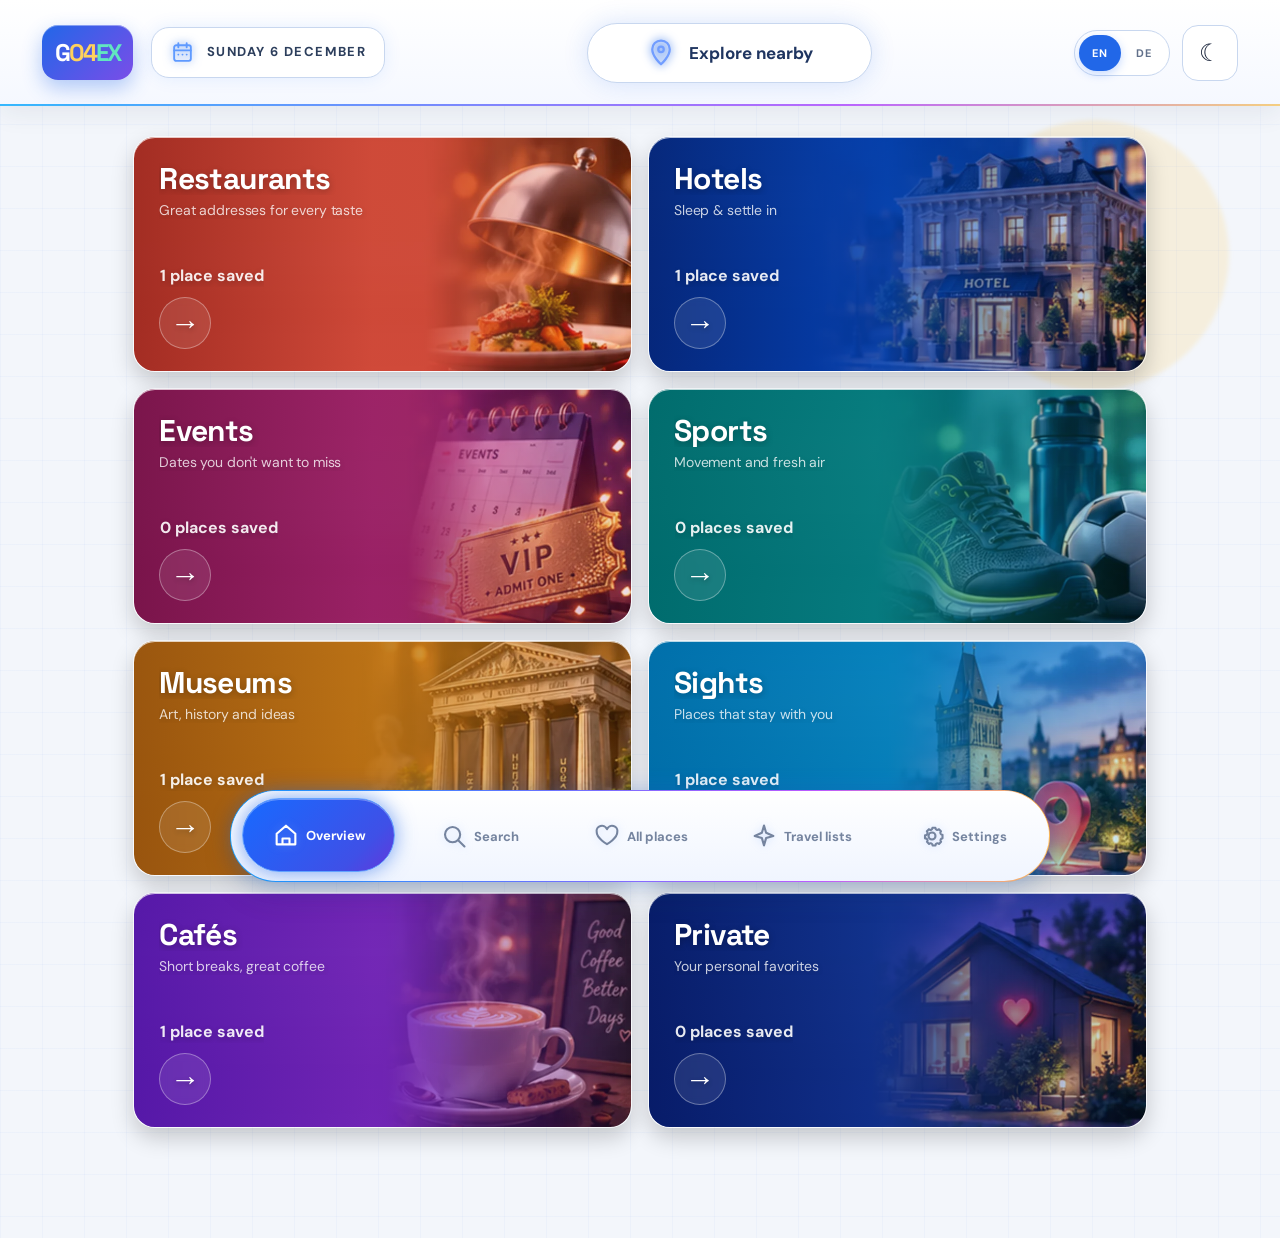
==== commit 654ec147: "Replace mockup crops with clean artwork, cut Places costs, fix offline Bilder - Kartenfotos wurden p" ====
--- a/index.html
+++ b/index.html
@@ -10,16 +10,11 @@
     <meta name="apple-mobile-web-app-title" content="G04Explore" />
     <link rel="manifest" href="manifest.webmanifest" />
     <link rel="icon" href="icons/icon-192.png" sizes="192x192" type="image/png" />
-    <link rel="icon" href="icons/icon-512.svg" type="image/svg+xml" />
     <link rel="apple-touch-icon" href="icons/apple-touch-icon.png" />
     <title>G04Explore — Your places. Your map.</title>
-    <link rel="preconnect" href="https://fonts.googleapis.com" />
-    <link rel="preconnect" href="https://fonts.gstatic.com" crossorigin />
-    <link
-      href="https://fonts.googleapis.com/css2?family=DM+Sans:wght@400;500;600;700&family=Space+Grotesk:wght@500;600;700&display=swap"
-      rel="stylesheet"
-    />
-    <link rel="stylesheet" href="styles.css?v=27" />
+    <!-- Schriften lokal gehostet: beim Laden geht keine IP-Adresse an Google. -->
+    <link rel="stylesheet" href="fonts/fonts.css" />
+    <link rel="stylesheet" href="styles.css?v=30" />
   </head>
   <body>
     <div class="app-shell">
@@ -276,8 +271,8 @@
             <span class="nav-icon" aria-hidden="true"><svg viewBox="0 0 24 24" fill="none"><circle cx="10.8" cy="10.8" r="6.5"/><path d="m16 16 5 5"/></svg></span><small data-i18n="nav.search">Search</small>
           </button>
           <button data-view="saved"><span class="nav-icon" aria-hidden="true"><svg viewBox="0 0 24 24" fill="none"><path d="M20.8 8.8c0 5.1-8.8 10.2-8.8 10.2S3.2 13.9 3.2 8.8A4.6 4.6 0 0 1 12 6.2a4.6 4.6 0 0 1 8.8 2.6Z"/></svg></span><small data-i18n="nav.saved">All places</small></button>
-          <button data-view="trips"><span class="nav-icon" aria-hidden="true"><svg viewBox="0 0 24 24" fill="none"><path d="m12 3 1.8 6.2L20 12l-6.2 1.8L12 20l-1.8-6.2L4 12l6.2-2.8z"/></svg></span><small data-i18n="nav.trips">Travel lists</small></button>
-          <button data-view="settings"><span class="nav-icon" aria-hidden="true"><svg viewBox="0 0 24 24" fill="none"><circle cx="12" cy="12" r="3"/><path d="M19.4 15a1.7 1.7 0 0 0 .3 1.9l.1.1-1.8 1.8-.1-.1a1.7 1.7 0 0 0-1.9-.3 1.7 1.7 0 0 0-1 1.6v.1h-2.5V20a1.7 1.7 0 0 0-1-1.6 1.7 1.7 0 0 0-1.9.3l-.1.1-1.8-1.8.1-.1A1.7 1.7 0 0 0 8 15a1.7 1.7 0 0 0-1.6-1H6v-2.5h.4A1.7 1.7 0 0 0 8 10a1.7 1.7 0 0 0-.3-1.9l-.1-.1 1.8-1.8.1.1a1.7 1.7 0 0 0 1.9.3 1.7 1.7 0 0 0 1-1.6v-.1h2.5V5a1.7 1.7 0 0 0 1 1.6 1.7 1.7 0 0 0 1.9-.3l.1-.1 1.8 1.8-.1.1a1.7 1.7 0 0 0-.3 1.9 1.7 1.7 0 0 0 1.6 1h.1V14h-.1a1.7 1.7 0 0 0-1.5 1Z"/></svg></span><small data-i18n="nav.settings">Settings</small></button>
+          <button data-view="trips"><span class="nav-icon" aria-hidden="true"><svg viewBox="0 0 24 24" fill="none"><path d="m12 3 1.8 6.2L20 12l-6.2 1.8L12 20l-1.8-6.2L4 12l6.2-2.8z"/></svg></span><small data-i18n="nav.tripsShort">Travel lists</small></button>
+          <button data-view="settings"><span class="nav-icon" aria-hidden="true"><svg viewBox="0 0 24 24" fill="none"><circle cx="12" cy="12" r="3"/><path d="M19.4 15a1.7 1.7 0 0 0 .3 1.9l.1.1-1.8 1.8-.1-.1a1.7 1.7 0 0 0-1.9-.3 1.7 1.7 0 0 0-1 1.6v.1h-2.5V20a1.7 1.7 0 0 0-1-1.6 1.7 1.7 0 0 0-1.9.3l-.1.1-1.8-1.8.1-.1A1.7 1.7 0 0 0 8 15a1.7 1.7 0 0 0-1.6-1H6v-2.5h.4A1.7 1.7 0 0 0 8 10a1.7 1.7 0 0 0-.3-1.9l-.1-.1 1.8-1.8.1.1a1.7 1.7 0 0 0 1.9.3 1.7 1.7 0 0 0 1-1.6v-.1h2.5V5a1.7 1.7 0 0 0 1 1.6 1.7 1.7 0 0 0 1.9-.3l.1-.1 1.8 1.8-.1.1a1.7 1.7 0 0 0-.3 1.9 1.7 1.7 0 0 0 1.6 1h.1V14h-.1a1.7 1.7 0 0 0-1.5 1Z"/></svg></span><small data-i18n="nav.settingsShort">Settings</small></button>
         </nav>
       </main>
     </div>
@@ -291,6 +286,6 @@
 
     <!-- config.js wird beim GitHub-Pages-Deployment aus dem Repository-Secret erzeugt. -->
     <script src="config.js"></script>
-    <script src="app.js?v=19"></script>
+    <script src="app.js?v=20"></script>
   </body>
 </html>
--- a/fonts/fonts.css
+++ b/fonts/fonts.css
@@ -0,0 +1,128 @@
+/* DM Sans und Space Grotesk, lokal gehostet (SIL Open Font License 1.1).
+   Kein Abruf bei Google: beim Laden der Seite wird keine IP-Adresse an Dritte übertragen. */
+/* DM Sans 400 latin-ext */
+@font-face {
+  font-family: 'DM Sans';
+  font-style: normal;
+  font-weight: 400;
+  font-display: swap;
+  src: url(dm-sans-latin-ext.woff2) format('woff2');
+  unicode-range: U+0100-02BA, U+02BD-02C5, U+02C7-02CC, U+02CE-02D7, U+02DD-02FF, U+0304, U+0308, U+0329, U+1D00-1DBF, U+1E00-1E9F, U+1EF2-1EFF, U+2020, U+20A0-20AB, U+20AD-20C0, U+2113, U+2C60-2C7F, U+A720-A7FF;
+}
+/* DM Sans 400 latin */
+@font-face {
+  font-family: 'DM Sans';
+  font-style: normal;
+  font-weight: 400;
+  font-display: swap;
+  src: url(dm-sans-latin.woff2) format('woff2');
+  unicode-range: U+0000-00FF, U+0131, U+0152-0153, U+02BB-02BC, U+02C6, U+02DA, U+02DC, U+0304, U+0308, U+0329, U+2000-206F, U+20AC, U+2122, U+2191, U+2193, U+2212, U+2215, U+FEFF, U+FFFD;
+}
+/* DM Sans 500 latin-ext */
+@font-face {
+  font-family: 'DM Sans';
+  font-style: normal;
+  font-weight: 500;
+  font-display: swap;
+  src: url(dm-sans-latin-ext.woff2) format('woff2');
+  unicode-range: U+0100-02BA, U+02BD-02C5, U+02C7-02CC, U+02CE-02D7, U+02DD-02FF, U+0304, U+0308, U+0329, U+1D00-1DBF, U+1E00-1E9F, U+1EF2-1EFF, U+2020, U+20A0-20AB, U+20AD-20C0, U+2113, U+2C60-2C7F, U+A720-A7FF;
+}
+/* DM Sans 500 latin */
+@font-face {
+  font-family: 'DM Sans';
+  font-style: normal;
+  font-weight: 500;
+  font-display: swap;
+  src: url(dm-sans-latin.woff2) format('woff2');
+  unicode-range: U+0000-00FF, U+0131, U+0152-0153, U+02BB-02BC, U+02C6, U+02DA, U+02DC, U+0304, U+0308, U+0329, U+2000-206F, U+20AC, U+2122, U+2191, U+2193, U+2212, U+2215, U+FEFF, U+FFFD;
+}
+/* DM Sans 600 latin-ext */
+@font-face {
+  font-family: 'DM Sans';
+  font-style: normal;
+  font-weight: 600;
+  font-display: swap;
+  src: url(dm-sans-latin-ext.woff2) format('woff2');
+  unicode-range: U+0100-02BA, U+02BD-02C5, U+02C7-02CC, U+02CE-02D7, U+02DD-02FF, U+0304, U+0308, U+0329, U+1D00-1DBF, U+1E00-1E9F, U+1EF2-1EFF, U+2020, U+20A0-20AB, U+20AD-20C0, U+2113, U+2C60-2C7F, U+A720-A7FF;
+}
+/* DM Sans 600 latin */
+@font-face {
+  font-family: 'DM Sans';
+  font-style: normal;
+  font-weight: 600;
+  font-display: swap;
+  src: url(dm-sans-latin.woff2) format('woff2');
+  unicode-range: U+0000-00FF, U+0131, U+0152-0153, U+02BB-02BC, U+02C6, U+02DA, U+02DC, U+0304, U+0308, U+0329, U+2000-206F, U+20AC, U+2122, U+2191, U+2193, U+2212, U+2215, U+FEFF, U+FFFD;
+}
+/* DM Sans 700 latin-ext */
+@font-face {
+  font-family: 'DM Sans';
+  font-style: normal;
+  font-weight: 700;
+  font-display: swap;
+  src: url(dm-sans-latin-ext.woff2) format('woff2');
+  unicode-range: U+0100-02BA, U+02BD-02C5, U+02C7-02CC, U+02CE-02D7, U+02DD-02FF, U+0304, U+0308, U+0329, U+1D00-1DBF, U+1E00-1E9F, U+1EF2-1EFF, U+2020, U+20A0-20AB, U+20AD-20C0, U+2113, U+2C60-2C7F, U+A720-A7FF;
+}
+/* DM Sans 700 latin */
+@font-face {
+  font-family: 'DM Sans';
+  font-style: normal;
+  font-weight: 700;
+  font-display: swap;
+  src: url(dm-sans-latin.woff2) format('woff2');
+  unicode-range: U+0000-00FF, U+0131, U+0152-0153, U+02BB-02BC, U+02C6, U+02DA, U+02DC, U+0304, U+0308, U+0329, U+2000-206F, U+20AC, U+2122, U+2191, U+2193, U+2212, U+2215, U+FEFF, U+FFFD;
+}
+/* Space Grotesk 500 latin-ext */
+@font-face {
+  font-family: 'Space Grotesk';
+  font-style: normal;
+  font-weight: 500;
+  font-display: swap;
+  src: url(space-grotesk-latin-ext.woff2) format('woff2');
+  unicode-range: U+0100-02BA, U+02BD-02C5, U+02C7-02CC, U+02CE-02D7, U+02DD-02FF, U+0304, U+0308, U+0329, U+1D00-1DBF, U+1E00-1E9F, U+1EF2-1EFF, U+2020, U+20A0-20AB, U+20AD-20C0, U+2113, U+2C60-2C7F, U+A720-A7FF;
+}
+/* Space Grotesk 500 latin */
+@font-face {
+  font-family: 'Space Grotesk';
+  font-style: normal;
+  font-weight: 500;
+  font-display: swap;
+  src: url(space-grotesk-latin.woff2) format('woff2');
+  unicode-range: U+0000-00FF, U+0131, U+0152-0153, U+02BB-02BC, U+02C6, U+02DA, U+02DC, U+0304, U+0308, U+0329, U+2000-206F, U+20AC, U+2122, U+2191, U+2193, U+2212, U+2215, U+FEFF, U+FFFD;
+}
+/* Space Grotesk 600 latin-ext */
+@font-face {
+  font-family: 'Space Grotesk';
+  font-style: normal;
+  font-weight: 600;
+  font-display: swap;
+  src: url(space-grotesk-latin-ext.woff2) format('woff2');
+  unicode-range: U+0100-02BA, U+02BD-02C5, U+02C7-02CC, U+02CE-02D7, U+02DD-02FF, U+0304, U+0308, U+0329, U+1D00-1DBF, U+1E00-1E9F, U+1EF2-1EFF, U+2020, U+20A0-20AB, U+20AD-20C0, U+2113, U+2C60-2C7F, U+A720-A7FF;
+}
+/* Space Grotesk 600 latin */
+@font-face {
+  font-family: 'Space Grotesk';
+  font-style: normal;
+  font-weight: 600;
+  font-display: swap;
+  src: url(space-grotesk-latin.woff2) format('woff2');
+  unicode-range: U+0000-00FF, U+0131, U+0152-0153, U+02BB-02BC, U+02C6, U+02DA, U+02DC, U+0304, U+0308, U+0329, U+2000-206F, U+20AC, U+2122, U+2191, U+2193, U+2212, U+2215, U+FEFF, U+FFFD;
+}
+/* Space Grotesk 700 latin-ext */
+@font-face {
+  font-family: 'Space Grotesk';
+  font-style: normal;
+  font-weight: 700;
+  font-display: swap;
+  src: url(space-grotesk-latin-ext.woff2) format('woff2');
+  unicode-range: U+0100-02BA, U+02BD-02C5, U+02C7-02CC, U+02CE-02D7, U+02DD-02FF, U+0304, U+0308, U+0329, U+1D00-1DBF, U+1E00-1E9F, U+1EF2-1EFF, U+2020, U+20A0-20AB, U+20AD-20C0, U+2113, U+2C60-2C7F, U+A720-A7FF;
+}
+/* Space Grotesk 700 latin */
+@font-face {
+  font-family: 'Space Grotesk';
+  font-style: normal;
+  font-weight: 700;
+  font-display: swap;
+  src: url(space-grotesk-latin.woff2) format('woff2');
+  unicode-range: U+0000-00FF, U+0131, U+0152-0153, U+02BB-02BC, U+02C6, U+02DA, U+02DC, U+0304, U+0308, U+0329, U+2000-206F, U+20AC, U+2122, U+2191, U+2193, U+2212, U+2215, U+FEFF, U+FFFD;
+}
--- a/styles.css
+++ b/styles.css
@@ -1907,11 +1907,25 @@
   font-weight: 800;
   letter-spacing: 0.08em;
 }
-.detail-hero:has(img) { padding: 0; overflow: hidden; }
-.detail-hero img { width: 100%; height: 100%; object-fit: cover; display: block; }
-.detail-info { grid-template-columns: repeat(2, minmax(0, 1fr)); }
-.detail-info strong { line-height: 1.35; }
-.search-explorer-head .eyebrow { margin-bottom: 5px; }
+.detail-hero:has(img) {
+  padding: 0;
+  overflow: hidden;
+}
+.detail-hero img {
+  width: 100%;
+  height: 100%;
+  object-fit: cover;
+  display: block;
+}
+.detail-info {
+  grid-template-columns: repeat(2, minmax(0, 1fr));
+}
+.detail-info strong {
+  line-height: 1.35;
+}
+.search-explorer-head .eyebrow {
+  margin-bottom: 5px;
+}
 
 @media (max-width: 760px) {
   .google-setting {
@@ -1949,63 +1963,302 @@
   padding: 18px 22px;
   border-bottom: 1px solid var(--line);
 }
-.search-explorer-head .eyebrow { margin: 0 0 5px; }
-.search-explorer-head h2 { font-size: 18px; }
-.search-map-actions { display: flex; align-items: center; gap: 8px; flex-wrap: wrap; justify-content: flex-end; }
-.search-map-actions .secondary { padding: 9px 11px; font-size: 11px; }
-.icon-button { width: 34px; height: 34px; border: 1px solid var(--line); border-radius: 9px; background: var(--surface); color: var(--muted); font-size: 20px; cursor: pointer; }
-.search-explorer-grid { display: grid; grid-template-columns: minmax(0, 1.15fr) minmax(330px, .85fr); min-height: 390px; }
-.places-map { min-height: 390px; background: #e7edf4; position: relative; }
-.places-map > div { min-height: 390px; }
-.map-unavailable { display: grid; place-items: center; height: 100%; min-height: 390px; color: #65728a; font-size: 13px; }
-.places-result-list { max-height: 520px; overflow-y: auto; padding: 12px; display: grid; align-content: start; gap: 10px; }
-.map-result-card { display: grid; grid-template-columns: 92px minmax(0,1fr); gap: 13px; border: 1px solid var(--line); border-radius: 14px; overflow: hidden; background: var(--surface); }
-.map-result-card > img,.map-result-placeholder { width: 92px; height: 100%; min-height: 118px; object-fit: cover; background: linear-gradient(135deg,#2167e8,#8d5fe4); color: #fff; display: grid; place-items: center; font-size: 34px; }
-.map-result-placeholder .neo-icon { width: 38px; height: 38px; }
-.map-result-content { padding: 12px 12px 12px 0; min-width: 0; }
-.result-category { font-size: 9px; color: var(--blue); font-weight: 700; letter-spacing: .1em; text-transform: uppercase; }
-.map-result-content h3 { font: 700 15px 'Space Grotesk'; margin: 4px 0; white-space: nowrap; overflow: hidden; text-overflow: ellipsis; }
-.map-result-content p { color: var(--muted); font-size: 11px; margin: 0 0 8px; white-space: nowrap; overflow: hidden; text-overflow: ellipsis; }
-.result-facts { display: flex; gap: 7px; flex-wrap: wrap; color: var(--muted); font-size: 10px; margin-bottom: 10px; }
-.result-facts span:first-child { color: #e9a428; font-weight: 700; }
-.result-actions { display: flex; align-items: center; gap: 7px; }
-.result-actions .primary,.result-actions .secondary { padding: 8px 10px; font-size: 10px; white-space: nowrap; text-decoration: none; }
-.result-actions .secondary { color: var(--blue); }
-.place-card.has-photo { padding: 0; overflow: hidden; }
-.place-card-photo { width: 100%; height: 102px; object-fit: cover; display: block; }
-.place-card-body { padding: 16px 19px 19px; }
-.favorite-mark { color: #e25470; font-size: 18px; }
-.place-meta { display: flex; gap: 8px; flex-wrap: wrap; margin-top: 12px; color: var(--muted); font-size: 10px; }
-.place-meta span:first-child { color: #e9a428; font-weight: 700; }
-.dark .search-explorer { box-shadow: 0 10px 28px #0006; }
-.dark .places-map { background: #16191e; }
+.search-explorer-head .eyebrow {
+  margin: 0 0 5px;
+}
+.search-explorer-head h2 {
+  font-size: 18px;
+}
+.search-map-actions {
+  display: flex;
+  align-items: center;
+  gap: 8px;
+  flex-wrap: wrap;
+  justify-content: flex-end;
+}
+.search-map-actions .secondary {
+  padding: 9px 11px;
+  font-size: 11px;
+}
+.icon-button {
+  width: 34px;
+  height: 34px;
+  border: 1px solid var(--line);
+  border-radius: 9px;
+  background: var(--surface);
+  color: var(--muted);
+  font-size: 20px;
+  cursor: pointer;
+}
+.search-explorer-grid {
+  display: grid;
+  grid-template-columns: minmax(0, 1.15fr) minmax(330px, 0.85fr);
+  min-height: 390px;
+}
+.places-map {
+  min-height: 390px;
+  background: #e7edf4;
+  position: relative;
+}
+.places-map > div {
+  min-height: 390px;
+}
+.map-unavailable {
+  display: grid;
+  place-items: center;
+  height: 100%;
+  min-height: 390px;
+  color: #65728a;
+  font-size: 13px;
+}
+.places-result-list {
+  max-height: 520px;
+  overflow-y: auto;
+  padding: 12px;
+  display: grid;
+  align-content: start;
+  gap: 10px;
+}
+.map-result-card {
+  display: grid;
+  grid-template-columns: 92px minmax(0, 1fr);
+  gap: 13px;
+  border: 1px solid var(--line);
+  border-radius: 14px;
+  overflow: hidden;
+  background: var(--surface);
+}
+.map-result-card > img,
+.map-result-placeholder {
+  width: 92px;
+  height: 100%;
+  min-height: 118px;
+  object-fit: cover;
+  background: linear-gradient(135deg, #2167e8, #8d5fe4);
+  color: #fff;
+  display: grid;
+  place-items: center;
+  font-size: 34px;
+}
+.map-result-placeholder .neo-icon {
+  width: 38px;
+  height: 38px;
+}
+.map-result-content {
+  padding: 12px 12px 12px 0;
+  min-width: 0;
+}
+.result-category {
+  font-size: 9px;
+  color: var(--blue);
+  font-weight: 700;
+  letter-spacing: 0.1em;
+  text-transform: uppercase;
+}
+.map-result-content h3 {
+  font: 700 15px "Space Grotesk";
+  margin: 4px 0;
+  white-space: nowrap;
+  overflow: hidden;
+  text-overflow: ellipsis;
+}
+.map-result-content p {
+  color: var(--muted);
+  font-size: 11px;
+  margin: 0 0 8px;
+  white-space: nowrap;
+  overflow: hidden;
+  text-overflow: ellipsis;
+}
+.result-facts {
+  display: flex;
+  gap: 7px;
+  flex-wrap: wrap;
+  color: var(--muted);
+  font-size: 10px;
+  margin-bottom: 10px;
+}
+.result-facts span:first-child {
+  color: #e9a428;
+  font-weight: 700;
+}
+.result-actions {
+  display: flex;
+  align-items: center;
+  gap: 7px;
+}
+.result-actions .primary,
+.result-actions .secondary {
+  padding: 8px 10px;
+  font-size: 10px;
+  white-space: nowrap;
+  text-decoration: none;
+}
+.result-actions .secondary {
+  color: var(--blue);
+}
+.place-card.has-photo {
+  padding: 0;
+  overflow: hidden;
+}
+.place-card-photo {
+  width: 100%;
+  height: 102px;
+  object-fit: cover;
+  display: block;
+}
+.place-card-body {
+  padding: 16px 19px 19px;
+}
+.favorite-mark {
+  color: #e25470;
+  font-size: 18px;
+}
+.place-meta {
+  display: flex;
+  gap: 8px;
+  flex-wrap: wrap;
+  margin-top: 12px;
+  color: var(--muted);
+  font-size: 10px;
+}
+.place-meta span:first-child {
+  color: #e9a428;
+  font-weight: 700;
+}
+.dark .search-explorer {
+  box-shadow: 0 10px 28px #0006;
+}
+.dark .places-map {
+  background: #16191e;
+}
 
 @media (max-width: 800px) {
-  .search-explorer-head { align-items: flex-start; padding: 16px; }
-  .search-map-actions { gap: 5px; }
-  .search-map-actions .secondary { font-size: 10px; }
-  .search-explorer-grid { grid-template-columns: 1fr; }
-  .places-map { min-height: 230px; }
-  .places-map > div,.map-unavailable { min-height: 230px; }
-  .places-result-list { max-height: none; }
-}
-
-.home-insights { display: grid; grid-template-columns: repeat(3, minmax(0, 1fr)); gap: 14px; margin-top: 34px; }
-.search-insights { margin: 18px 0 24px; }
-.search-insights .insight-card { min-height: 0; }
-.insight-card { border: 1px solid var(--line); border-radius: 16px; background: var(--surface); padding: 16px; min-height: 154px; }
-.insight-head { display: flex; align-items: center; justify-content: space-between; gap: 8px; margin-bottom: 9px; }
-.insight-head h3 { margin: 0; font: 700 14px "Space Grotesk"; }
-.insight-head .text-btn { font-size: 10px; padding: 4px; }
-.insight-list { display: grid; gap: 2px; }
-.insight-place { display: flex; align-items: center; gap: 9px; min-width: 0; border: 0; background: none; color: var(--ink); text-align: left; padding: 7px 2px; border-radius: 8px; cursor: pointer; }
-.insight-place:hover { background: var(--soft); }
-.insight-icon { display: grid; place-items: center; flex: 0 0 29px; width: 29px; height: 29px; border-radius: 9px; background: var(--soft); color: var(--blue); }
-.insight-icon .neo-icon { width: 17px; height: 17px; }
-.insight-place span:last-child { min-width: 0; }
-.insight-place strong,.insight-place small { display: block; overflow: hidden; white-space: nowrap; text-overflow: ellipsis; }
-.insight-place strong { font-size: 11px; }.insight-place small { color: var(--muted); font-size: 9px; margin-top: 2px; }.insight-empty { color: var(--muted); font-size: 11px; margin: 17px 2px; }
-@media (max-width: 800px) { .home-insights { grid-template-columns: 1fr; gap: 10px; } .insight-card { min-height: 0; } }
+  .search-explorer-head {
+    align-items: flex-start;
+    padding: 16px;
+  }
+  .search-map-actions {
+    gap: 5px;
+  }
+  .search-map-actions .secondary {
+    font-size: 10px;
+  }
+  .search-explorer-grid {
+    grid-template-columns: 1fr;
+  }
+  .places-map {
+    min-height: 230px;
+  }
+  .places-map > div,
+  .map-unavailable {
+    min-height: 230px;
+  }
+  .places-result-list {
+    max-height: none;
+  }
+}
+
+.home-insights {
+  display: grid;
+  grid-template-columns: repeat(3, minmax(0, 1fr));
+  gap: 14px;
+  margin-top: 34px;
+}
+.search-insights {
+  margin: 18px 0 24px;
+}
+.search-insights .insight-card {
+  min-height: 0;
+}
+.insight-card {
+  border: 1px solid var(--line);
+  border-radius: 16px;
+  background: var(--surface);
+  padding: 16px;
+  min-height: 154px;
+}
+.insight-head {
+  display: flex;
+  align-items: center;
+  justify-content: space-between;
+  gap: 8px;
+  margin-bottom: 9px;
+}
+.insight-head h3 {
+  margin: 0;
+  font: 700 14px "Space Grotesk";
+}
+.insight-head .text-btn {
+  font-size: 10px;
+  padding: 4px;
+}
+.insight-list {
+  display: grid;
+  gap: 2px;
+}
+.insight-place {
+  display: flex;
+  align-items: center;
+  gap: 9px;
+  min-width: 0;
+  border: 0;
+  background: none;
+  color: var(--ink);
+  text-align: left;
+  padding: 7px 2px;
+  border-radius: 8px;
+  cursor: pointer;
+}
+.insight-place:hover {
+  background: var(--soft);
+}
+.insight-icon {
+  display: grid;
+  place-items: center;
+  flex: 0 0 29px;
+  width: 29px;
+  height: 29px;
+  border-radius: 9px;
+  background: var(--soft);
+  color: var(--blue);
+}
+.insight-icon .neo-icon {
+  width: 17px;
+  height: 17px;
+}
+.insight-place span:last-child {
+  min-width: 0;
+}
+.insight-place strong,
+.insight-place small {
+  display: block;
+  overflow: hidden;
+  white-space: nowrap;
+  text-overflow: ellipsis;
+}
+.insight-place strong {
+  font-size: 11px;
+}
+.insight-place small {
+  color: var(--muted);
+  font-size: 9px;
+  margin-top: 2px;
+}
+.insight-empty {
+  color: var(--muted);
+  font-size: 11px;
+  margin: 17px 2px;
+}
+@media (max-width: 800px) {
+  .home-insights {
+    grid-template-columns: 1fr;
+    gap: 10px;
+  }
+  .insight-card {
+    min-height: 0;
+  }
+}
 
 /* ---------------------------------------------------------- iPhone kompakt */
 .saved-controls {
@@ -2363,7 +2616,7 @@
   right: 22px;
   padding: 0;
   border-radius: 22px;
-  background-image: url("icons/category-tile-sprite.png");
+  background-image: url("icons/category-tile-sprite.webp");
   background-repeat: no-repeat;
   background-size: 445% 297%;
   box-shadow:
@@ -2373,13 +2626,27 @@
   opacity: 1;
   transform: translateY(-50%);
 }
-.category-card.restaurants .real-tile-icon { background-position: 3% 17%; }
-.category-card.hotels .real-tile-icon { background-position: 34.4% 17%; }
-.category-card.events .real-tile-icon { background-position: 65.6% 17%; }
-.category-card.sport .real-tile-icon { background-position: 97% 17%; }
-.category-card.museums .real-tile-icon { background-position: 16.6% 76%; }
-.category-card.sights .real-tile-icon { background-position: 49.3% 76%; }
-.category-card.cafes .real-tile-icon { background-position: 82% 76%; }
+.category-card.restaurants .real-tile-icon {
+  background-position: 3% 17%;
+}
+.category-card.hotels .real-tile-icon {
+  background-position: 34.4% 17%;
+}
+.category-card.events .real-tile-icon {
+  background-position: 65.6% 17%;
+}
+.category-card.sport .real-tile-icon {
+  background-position: 97% 17%;
+}
+.category-card.museums .real-tile-icon {
+  background-position: 16.6% 76%;
+}
+.category-card.sights .real-tile-icon {
+  background-position: 49.3% 76%;
+}
+.category-card.cafes .real-tile-icon {
+  background-position: 82% 76%;
+}
 
 @media (max-width: 760px) {
   .category-card .real-tile-icon {
@@ -2449,7 +2716,9 @@
   border-radius: 22px;
   border-color: #ffffff66;
   background-repeat: no-repeat;
-  background-size: 100% 100%, 210% 645%;
+  background-size:
+    100% 100%,
+    cover;
   color: #fff;
   box-shadow:
     inset 0 1px #ffffffb8,
@@ -2504,7 +2773,9 @@
   text-shadow: 0 2px 5px #00000040;
   background: #ffffff18;
   backdrop-filter: blur(4px);
-  transition: transform 0.2s ease, background 0.2s ease;
+  transition:
+    transform 0.2s ease,
+    background 0.2s ease;
 }
 #home-view .category-card .count {
   bottom: 27px;
@@ -2517,50 +2788,66 @@
 #home-view .category-card.restaurants {
   background-image:
     linear-gradient(90deg, #9c281fd9 0%, #d04a38b8 48%, #d55f2b20 100%),
-    url("icons/category-hero-art.png");
-  background-position: center, 0 11%;
+    url("images/category/restaurants.webp");
+  background-position:
+    center,
+    right center;
 }
 #home-view .category-card.hotels {
   background-image:
     linear-gradient(90deg, #062677df 0%, #0647b8b8 48%, #123c9c20 100%),
-    url("icons/category-hero-art.png");
-  background-position: center, 97% 11%;
+    url("images/category/hotels.webp");
+  background-position:
+    center,
+    right center;
 }
 #home-view .category-card.events {
   background-image:
     linear-gradient(90deg, #761249e0 0%, #9c206bb8 48%, #a6297820 100%),
-    url("icons/category-hero-art.png");
-  background-position: center, 0 31%;
+    url("images/category/events.webp");
+  background-position:
+    center,
+    right center;
 }
 #home-view .category-card.sport {
   background-image:
     linear-gradient(90deg, #006b6ce0 0%, #087f83b8 48%, #087c8a20 100%),
-    url("icons/category-hero-art.png");
-  background-position: center, 97% 31%;
+    url("images/category/sport.webp");
+  background-position:
+    center,
+    right center;
 }
 #home-view .category-card.museums {
   background-image:
     linear-gradient(90deg, #98540ddd 0%, #c27714b8 48%, #b8751a20 100%),
-    url("icons/category-hero-art.png");
-  background-position: center, 0 51%;
+    url("images/category/museums.webp");
+  background-position:
+    center,
+    right center;
 }
 #home-view .category-card.sights {
   background-image:
     linear-gradient(90deg, #006ca8df 0%, #087fbdb8 48%, #148fc020 100%),
-    url("icons/category-hero-art.png");
-  background-position: center, 97% 51%;
+    url("images/category/sights.webp");
+  background-position:
+    center,
+    right center;
 }
 #home-view .category-card.cafes {
   background-image:
     linear-gradient(90deg, #5417a9e0 0%, #7626bdb8 48%, #8d36bd20 100%),
-    url("icons/category-hero-art.png");
-  background-position: center, 0 72%;
+    url("images/category/cafes.webp");
+  background-position:
+    center,
+    right center;
 }
 #home-view .category-card.private {
   background-image:
     linear-gradient(90deg, #071b66e0 0%, #12358fb8 48%, #174aa620 100%),
-    url("icons/category-hero-art.png");
-  background-position: center, 97% 72%;
+    url("images/category/private.webp");
+  background-position:
+    center,
+    right center;
 }
 
 @media (max-width: 760px) {
@@ -2703,7 +2990,9 @@
   color: #fff;
   cursor: pointer;
   box-shadow: 0 8px 20px #2167e866;
-  transition: transform 0.2s ease, box-shadow 0.2s ease;
+  transition:
+    transform 0.2s ease,
+    box-shadow 0.2s ease;
 }
 .search-filter-button:hover,
 .search-filter-button:focus-visible {
@@ -2743,7 +3032,11 @@
   color: #dbe4f8;
   font: 700 15px "DM Sans";
   cursor: pointer;
-  transition: border-color 0.2s ease, background 0.2s ease, transform 0.2s ease, box-shadow 0.2s ease;
+  transition:
+    border-color 0.2s ease,
+    background 0.2s ease,
+    transform 0.2s ease,
+    box-shadow 0.2s ease;
 }
 .quick-filter:hover,
 .quick-filter:focus-visible {
@@ -2840,7 +3133,14 @@
   content: "";
   position: absolute;
   inset: 0;
-  background: radial-gradient(circle at 51% 56%, transparent 0 42px, #2167e81a 43px 66px, transparent 67px), linear-gradient(180deg, transparent 60%, #06101fcc);
+  background:
+    radial-gradient(
+      circle at 51% 56%,
+      transparent 0 42px,
+      #2167e81a 43px 66px,
+      transparent 67px
+    ),
+    linear-gradient(180deg, transparent 60%, #06101fcc);
   pointer-events: none;
 }
 .nearby-pin {
@@ -2895,7 +3195,9 @@
   border-radius: 50%;
   border-color: #72a2ff99;
   background: #2167e855;
-  box-shadow: 0 0 0 10px #2167e81c, 0 0 32px #2167e8aa;
+  box-shadow:
+    0 0 0 10px #2167e81c,
+    0 0 32px #2167e8aa;
   transform: translate(-50%, -50%);
 }
 .pin-center::after {
@@ -2927,19 +3229,11 @@
   width: 100%;
   min-height: 0;
   border-radius: 9px;
-  background-image: url("icons/category-hero-art.png");
   background-repeat: no-repeat;
   background-size: 210% 645%;
   background-color: #17233a;
 }
-#search-view .insight-photo.restaurants { background-position: 0 11%; }
-#search-view .insight-photo.hotels { background-position: 97% 11%; }
-#search-view .insight-photo.events { background-position: 0 31%; }
-#search-view .insight-photo.sport { background-position: 97% 31%; }
-#search-view .insight-photo.museums { background-position: 0 51%; }
-#search-view .insight-photo.sights { background-position: 97% 51%; }
-#search-view .insight-photo.cafes { background-position: 0 72%; }
-#search-view .insight-photo.private { background-position: 97% 72%; }
+
 #search-view .insight-place .insight-icon {
   align-self: center;
   width: 29px;
@@ -3066,7 +3360,9 @@
   padding: 0 clamp(16px, 4vw, 42px);
   background: linear-gradient(180deg, #10141d 0%, #0c111b 100%);
   border-bottom: 1px solid #273a59;
-  box-shadow: inset 0 -1px #2c6dff55, 0 9px 30px #0000003b;
+  box-shadow:
+    inset 0 -1px #2c6dff55,
+    0 9px 30px #0000003b;
 }
 .topbar::after {
   content: "";
@@ -3091,7 +3387,9 @@
   border-radius: 16px;
   font-size: 24px;
   background: linear-gradient(135deg, #2468ff, #624de3);
-  box-shadow: 0 8px 20px #2167e855, inset 0 1px #ffffff66;
+  box-shadow:
+    0 8px 20px #2167e855,
+    inset 0 1px #ffffff66;
 }
 .header-date-pill {
   display: inline-flex;
@@ -3102,7 +3400,9 @@
   border: 1px solid #254264;
   border-radius: 18px;
   background: linear-gradient(135deg, #111e31, #101824);
-  box-shadow: inset 0 1px #ffffff10, 0 0 18px #1769ff18;
+  box-shadow:
+    inset 0 1px #ffffff10,
+    0 0 18px #1769ff18;
 }
 .header-date-icon {
   flex: 0 0 auto;
@@ -3135,13 +3435,20 @@
   color: #f4f7ff;
   font: 700 17px "DM Sans";
   cursor: pointer;
-  box-shadow: inset 0 1px #ffffff15, 0 0 24px #2167e82b;
-  transition: transform 0.2s ease, border-color 0.2s ease, box-shadow 0.2s ease;
+  box-shadow:
+    inset 0 1px #ffffff15,
+    0 0 24px #2167e82b;
+  transition:
+    transform 0.2s ease,
+    border-color 0.2s ease,
+    box-shadow 0.2s ease;
 }
 .header-nearby:hover,
 .header-nearby:focus-visible {
   border-color: #6597ff;
-  box-shadow: inset 0 1px #ffffff22, 0 0 28px #2167e866;
+  box-shadow:
+    inset 0 1px #ffffff22,
+    0 0 28px #2167e866;
   transform: translateY(-1px);
 }
 .header-nearby svg {
@@ -3179,7 +3486,9 @@
 body:not(.dark) .topbar {
   background: linear-gradient(180deg, #ffffff 0%, #f5f8ff 100%);
   border-bottom-color: #dbe4f2;
-  box-shadow: inset 0 -1px #2167e82b, 0 8px 24px #20314d12;
+  box-shadow:
+    inset 0 -1px #2167e82b,
+    0 8px 24px #20314d12;
 }
 body:not(.dark) .header-date-pill,
 body:not(.dark) .header-nearby,
@@ -3323,7 +3632,8 @@
   border-radius: 48px;
   background:
     linear-gradient(180deg, #111b2d 0%, #080e19 100%) padding-box,
-    linear-gradient(90deg, #12a9ff, #536dff 36%, #b34dff 72%, #ffbe5a) border-box;
+    linear-gradient(90deg, #12a9ff, #536dff 36%, #b34dff 72%, #ffbe5a)
+      border-box;
   box-shadow:
     0 0 0 1px #2167e833,
     0 0 28px #2167e855,
@@ -3347,7 +3657,11 @@
   background: transparent;
   color: #aab8d2;
   cursor: pointer;
-  transition: color 0.2s ease, background 0.2s ease, box-shadow 0.2s ease, transform 0.2s ease;
+  transition:
+    color 0.2s ease,
+    background 0.2s ease,
+    box-shadow 0.2s ease,
+    transform 0.2s ease;
 }
 .bottom-nav button:hover,
 .bottom-nav button:focus-visible {
@@ -3389,8 +3703,12 @@
 body:not(.dark) .bottom-nav {
   background:
     linear-gradient(180deg, #ffffff 0%, #f0f5ff 100%) padding-box,
-    linear-gradient(90deg, #159fff, #6275ff 36%, #bd5aff 72%, #ffbd59) border-box;
-  box-shadow: 0 0 22px #2167e83d, 0 14px 30px #20314d22, inset 0 1px #ffffff;
+    linear-gradient(90deg, #159fff, #6275ff 36%, #bd5aff 72%, #ffbd59)
+      border-box;
+  box-shadow:
+    0 0 22px #2167e83d,
+    0 14px 30px #20314d22,
+    inset 0 1px #ffffff;
 }
 body:not(.dark) .bottom-nav button {
   color: #75849f;
@@ -3401,7 +3719,7 @@
 
 @media (max-width: 760px) {
   .bottom-nav {
-    bottom: calc(10px + env(safe-area-inset-bottom));
+    bottom: 0;
     width: calc(100% - 20px);
     height: 78px;
     gap: 2px;
@@ -3518,7 +3836,9 @@
   border-radius: 20px;
   background: linear-gradient(145deg, #163a70, #101f3c);
   color: #75a4ff;
-  box-shadow: inset 0 1px #ffffff16, 0 0 14px #2167e82b;
+  box-shadow:
+    inset 0 1px #ffffff16,
+    0 0 14px #2167e82b;
 }
 .setting-svg {
   width: 42px;
@@ -3619,7 +3939,9 @@
   border-radius: 22px;
   background: linear-gradient(135deg, #101f37, #0c1524 70%);
   color: #f3f6ff;
-  box-shadow: 0 0 18px #2167e833, inset 0 1px #ffffff16;
+  box-shadow:
+    0 0 18px #2167e833,
+    inset 0 1px #ffffff16;
 }
 #settings-view .legal-link .setting-icon {
   width: 78px;
@@ -3667,7 +3989,9 @@
 body:not(.dark) #settings-view .legal-link {
   border-color: #6d9fff;
   background: linear-gradient(135deg, #f4f8ff, #e7efff);
-  box-shadow: 0 0 16px #2167e822, inset 0 1px #ffffff;
+  box-shadow:
+    0 0 16px #2167e822,
+    inset 0 1px #ffffff;
 }
 body:not(.dark) #settings-view .language-select {
   background: #fff;
@@ -3812,7 +4136,9 @@
   border: 1px solid #4c6e9e;
   border-radius: 18px;
   background: linear-gradient(135deg, #111a2b, #0e121e 72%);
-  box-shadow: inset 0 1px #ffffff13, 0 7px 20px #00000025;
+  box-shadow:
+    inset 0 1px #ffffff13,
+    0 7px 20px #00000025;
 }
 #trips-view .trip-stat-icon {
   width: 43px;
@@ -3863,11 +4189,15 @@
   border: 1px solid #3f8dff;
   border-radius: 24px;
   background: #0d172a;
-  box-shadow: inset 0 1px #ffffff1c, 0 13px 30px #00000038;
+  box-shadow:
+    inset 0 1px #ffffff1c,
+    0 13px 30px #00000038;
 }
 #trips-view .trip-card:hover {
   border-color: #77b2ff;
-  box-shadow: inset 0 1px #ffffff2e, 0 16px 34px #00000055;
+  box-shadow:
+    inset 0 1px #ffffff2e,
+    0 16px 34px #00000055;
   transform: translateY(-2px);
 }
 #trips-view .trip-card-art,
@@ -3879,37 +4209,31 @@
 }
 #trips-view .trip-card-art {
   z-index: 0;
-  background-image: url("icons/category-hero-art.png");
   background-repeat: no-repeat;
   background-size: 145% auto;
   background-position: 1% 11%;
   filter: saturate(1.15) contrast(1.03);
   opacity: 0.85;
-  transition: transform 0.35s ease, filter 0.35s ease;
-}
-#trips-view .trip-card.trip-berlin .trip-card-art {
-  background-position: 70% 76%;
-}
-#trips-view .trip-card.trip-museum .trip-card-art {
-  background-position: 21% 78%;
-}
-#trips-view .trip-card.trip-custom .trip-card-art {
-  background-position: 98% 76%;
-}
+  transition:
+    transform 0.35s ease,
+    filter 0.35s ease;
+}
+
 #trips-view .trip-card:hover .trip-card-art {
   transform: scale(1.035);
   filter: saturate(1.3) contrast(1.05);
 }
 #trips-view .trip-card-shade {
   z-index: 1;
-  background: linear-gradient(90deg, #091426 0%, #0d1b31e8 34%, #0d1b3160 65%, #0d1b3110 100%);
-}
-#trips-view .trip-card.trip-berlin .trip-card-shade {
-  background: linear-gradient(90deg, #08152eea 0%, #102a50d9 38%, #122b5160 72%, #10284a1c 100%);
-}
-#trips-view .trip-card.trip-museum .trip-card-shade {
-  background: linear-gradient(90deg, #24113de8 0%, #25164dcf 40%, #211a4d70 72%, #211a4d12 100%);
-}
+  background: linear-gradient(
+    90deg,
+    #091426 0%,
+    #0d1b31e8 34%,
+    #0d1b3160 65%,
+    #0d1b3110 100%
+  );
+}
+
 #trips-view .trip-card-content {
   position: relative;
   z-index: 2;
@@ -3935,15 +4259,12 @@
   border: 1px solid #b8d3ff3c;
   border-radius: 50%;
   background: #17253dcc;
-  box-shadow: inset 0 1px #ffffff1c, 0 5px 16px #00000025;
+  box-shadow:
+    inset 0 1px #ffffff1c,
+    0 5px 16px #00000025;
   font-size: 27px;
 }
-#trips-view .trip-card.trip-berlin .trip-badge {
-  background: #163c85cc;
-}
-#trips-view .trip-card.trip-museum .trip-badge {
-  background: #522278cc;
-}
+
 #trips-view .trip-card h3 {
   min-width: 0;
   margin: 0;
@@ -3964,21 +4285,7 @@
   color: #98bcff;
   font-size: 19px;
 }
-#trips-view .trip-date-pill {
-  display: inline-flex;
-  align-items: center;
-  gap: 8px;
-  margin-top: 16px;
-  padding: 9px 14px;
-  border: 1px solid #3985ff;
-  border-radius: 12px;
-  background: #0c3979b8;
-  color: #e9f1ff;
-  font-size: 14px;
-}
-#trips-view .trip-date-pill span {
-  color: #77aaff;
-}
+
 #trips-view .trip-progress-label {
   margin-top: auto;
   color: #fff;
@@ -4015,18 +4322,31 @@
   overflow: hidden;
   border: 1px solid #e2eeff99;
   border-radius: 13px;
-  background-image: url("icons/category-hero-art.png");
   background-repeat: no-repeat;
   background-size: 380% auto;
   box-shadow: 0 5px 12px #00000044;
 }
-#trips-view .trip-thumb.hotels { background-position: 31% 5%; }
-#trips-view .trip-thumb.restaurants { background-position: 1% 5%; }
-#trips-view .trip-thumb.events { background-position: 67% 5%; }
-#trips-view .trip-thumb.sport { background-position: 98% 5%; }
-#trips-view .trip-thumb.museums { background-position: 18% 97%; }
-#trips-view .trip-thumb.sights { background-position: 57% 97%; }
-#trips-view .trip-thumb.cafes { background-position: 92% 97%; }
+#trips-view .trip-thumb.hotels {
+  background-position: 31% 5%;
+}
+#trips-view .trip-thumb.restaurants {
+  background-position: 1% 5%;
+}
+#trips-view .trip-thumb.events {
+  background-position: 67% 5%;
+}
+#trips-view .trip-thumb.sport {
+  background-position: 98% 5%;
+}
+#trips-view .trip-thumb.museums {
+  background-position: 18% 97%;
+}
+#trips-view .trip-thumb.sights {
+  background-position: 57% 97%;
+}
+#trips-view .trip-thumb.cafes {
+  background-position: 92% 97%;
+}
 #trips-view .trip-more,
 #trips-view .trip-open {
   position: absolute;
@@ -4069,7 +4389,9 @@
 body:not(.dark) #trips-view .trip-stat {
   border-color: #84a8e4;
   background: linear-gradient(135deg, #f4f8ff, #e8effc);
-  box-shadow: inset 0 1px #fff, 0 7px 20px #29436d1c;
+  box-shadow:
+    inset 0 1px #fff,
+    0 7px 20px #29436d1c;
 }
 body:not(.dark) #trips-view .trip-stat strong {
   color: #18233a;
@@ -4152,11 +4474,7 @@
     margin-top: 8px;
     font-size: 11px;
   }
-  #trips-view .trip-date-pill {
-    margin-top: 10px;
-    padding: 7px 10px;
-    font-size: 11px;
-  }
+
   #trips-view .trip-progress {
     height: 7px;
     margin-top: 6px;
@@ -4219,7 +4537,9 @@
   border: 1px solid #2d71db;
   border-radius: 20px;
   background: linear-gradient(135deg, #101c32, #0d1422 75%);
-  box-shadow: inset 0 1px #ffffff16, 0 8px 20px #0000002c;
+  box-shadow:
+    inset 0 1px #ffffff16,
+    0 8px 20px #0000002c;
 }
 #saved-view .saved-stat-favorites {
   border-color: #7957ff;
@@ -4274,7 +4594,9 @@
   border: 1px solid #6c78ff;
   border-radius: 22px;
   background: linear-gradient(100deg, #101c31, #0d1422);
-  box-shadow: 0 0 16px #276dff45, inset 0 1px #ffffff16;
+  box-shadow:
+    0 0 16px #276dff45,
+    inset 0 1px #ffffff16;
 }
 #saved-view .saved-search-icon {
   flex: 0 0 auto;
@@ -4342,9 +4664,18 @@
   min-width: 190px;
   padding: 0 36px 0 19px;
   appearance: none;
-  background-image: linear-gradient(45deg, transparent 50%, #b9c9e5 50%), linear-gradient(135deg, #b9c9e5 50%, transparent 50%), linear-gradient(135deg, #101a2c, #0c1320);
-  background-position: calc(100% - 20px) 22px, calc(100% - 14px) 22px, 0 0;
-  background-size: 6px 6px, 6px 6px, 100% 100%;
+  background-image:
+    linear-gradient(45deg, transparent 50%, #b9c9e5 50%),
+    linear-gradient(135deg, #b9c9e5 50%, transparent 50%),
+    linear-gradient(135deg, #101a2c, #0c1320);
+  background-position:
+    calc(100% - 20px) 22px,
+    calc(100% - 14px) 22px,
+    0 0;
+  background-size:
+    6px 6px,
+    6px 6px,
+    100% 100%;
   background-repeat: no-repeat;
 }
 #saved-view #filter-category {
@@ -4382,12 +4713,19 @@
   border: 1px solid #3e587e;
   border-radius: 20px;
   background: #0d1421;
-  box-shadow: inset 0 1px #ffffff16, 0 10px 24px #00000038;
-  transition: transform 0.2s ease, border-color 0.2s ease, box-shadow 0.2s ease;
+  box-shadow:
+    inset 0 1px #ffffff16,
+    0 10px 24px #00000038;
+  transition:
+    transform 0.2s ease,
+    border-color 0.2s ease,
+    box-shadow 0.2s ease;
 }
 #saved-view .saved-place-card:hover {
   border-color: #73a7ff;
-  box-shadow: inset 0 1px #ffffff22, 0 14px 28px #00000052;
+  box-shadow:
+    inset 0 1px #ffffff22,
+    0 14px 28px #00000052;
   transform: translateY(-3px);
 }
 #saved-view .saved-place-visual {
@@ -4406,19 +4744,11 @@
   height: 100%;
 }
 #saved-view .saved-place-art {
-  background-image: url("icons/category-hero-art.png");
   background-repeat: no-repeat;
   background-size: 145% auto;
   filter: saturate(1.2) contrast(1.06);
 }
-#saved-view .saved-place-art.restaurants { background-position: 2% 7%; }
-#saved-view .saved-place-art.hotels { background-position: 31% 7%; }
-#saved-view .saved-place-art.events { background-position: 66% 7%; }
-#saved-view .saved-place-art.sport { background-position: 99% 7%; }
-#saved-view .saved-place-art.museums { background-position: 18% 95%; }
-#saved-view .saved-place-art.sights { background-position: 56% 95%; }
-#saved-view .saved-place-art.cafes { background-position: 92% 95%; }
-#saved-view .saved-place-art.private { background-position: 93% 93%; }
+
 #saved-view .saved-place-visual .place-card-photo {
   object-fit: cover;
 }
@@ -4535,7 +4865,9 @@
 body:not(.dark) #saved-view .saved-stat {
   border-color: #6d9fff;
   background: linear-gradient(135deg, #f4f8ff, #e7efff);
-  box-shadow: inset 0 1px #fff, 0 8px 20px #29436d1c;
+  box-shadow:
+    inset 0 1px #fff,
+    0 8px 20px #29436d1c;
 }
 body:not(.dark) #saved-view .saved-stat strong {
   color: #18233a;
@@ -4546,7 +4878,9 @@
 body:not(.dark) #saved-view .saved-search-wrap {
   border-color: #6d99e8;
   background: linear-gradient(100deg, #f4f8ff, #e7efff);
-  box-shadow: 0 0 14px #2167e822, inset 0 1px #fff;
+  box-shadow:
+    0 0 14px #2167e822,
+    inset 0 1px #fff;
 }
 body:not(.dark) #saved-view .saved-search-wrap input {
   color: #18233a;
@@ -4561,12 +4895,17 @@
   color: #24324c;
 }
 body:not(.dark) #saved-view .saved-controls select {
-  background-image: linear-gradient(45deg, transparent 50%, #546887 50%), linear-gradient(135deg, #546887 50%, transparent 50%), linear-gradient(135deg, #f7faff, #f7faff);
+  background-image:
+    linear-gradient(45deg, transparent 50%, #546887 50%),
+    linear-gradient(135deg, #546887 50%, transparent 50%),
+    linear-gradient(135deg, #f7faff, #f7faff);
 }
 body:not(.dark) #saved-view .saved-place-card {
   border-color: #82a3d7;
   background: #f5f8fd;
-  box-shadow: inset 0 1px #fff, 0 10px 24px #29436d24;
+  box-shadow:
+    inset 0 1px #fff,
+    0 10px 24px #29436d24;
 }
 body:not(.dark) #saved-view .saved-place-body h3 {
   color: #18233a;
@@ -4644,8 +4983,14 @@
     min-width: 0;
     padding-left: 12px;
     padding-right: 27px;
-    background-position: calc(100% - 15px) 17px, calc(100% - 10px) 17px, 0 0;
-    background-size: 5px 5px, 5px 5px, 100% 100%;
+    background-position:
+      calc(100% - 15px) 17px,
+      calc(100% - 10px) 17px,
+      0 0;
+    background-size:
+      5px 5px,
+      5px 5px,
+      100% 100%;
   }
   #saved-view #filter-category {
     width: calc(50% - 4px);
@@ -4766,7 +5111,10 @@
     linear-gradient(145deg, #101e38, #0b1425 72%) padding-box,
     linear-gradient(135deg, #398bff, #9a48ff 62%, #f36dff) border-box;
   color: #f3f6ff;
-  box-shadow: 0 0 25px #2167e866, 0 25px 75px #00000099, inset 0 1px #ffffff22;
+  box-shadow:
+    0 0 25px #2167e866,
+    0 25px 75px #00000099,
+    inset 0 1px #ffffff22;
 }
 #modal-root .trip-editor-modal .close {
   top: 22px;
@@ -4802,7 +5150,9 @@
   border: 1px solid #6fa6ff;
   border-radius: 22px;
   background: linear-gradient(145deg, #1a5fd6, #5734d8);
-  box-shadow: 0 0 19px #2167e888, inset 0 1px #ffffff55;
+  box-shadow:
+    0 0 19px #2167e888,
+    inset 0 1px #ffffff55;
   font-size: 41px;
 }
 #modal-root .trip-editor-heading h2 {
@@ -4836,23 +5186,16 @@
   display: block;
 }
 #modal-root .trip-editor-cover-art {
-  background-image: url("icons/category-hero-art.png");
   background-repeat: no-repeat;
   background-size: 132% auto;
   background-position: 1% 10%;
   filter: saturate(1.2) contrast(1.04);
 }
-#modal-root .trip-editor-berlin .trip-editor-cover-art {
-  background-position: 70% 75%;
-}
-#modal-root .trip-editor-museum .trip-editor-cover-art {
-  background-position: 19% 77%;
-}
-#modal-root .trip-editor-custom .trip-editor-cover-art {
-  background-position: 98% 76%;
-}
+
 #modal-root .trip-editor-cover-shade {
-  background: linear-gradient(90deg, #08172bc2, #0d21444c 64%, #08172b14), linear-gradient(0deg, #08172b88, transparent 50%);
+  background:
+    linear-gradient(90deg, #08172bc2, #0d21444c 64%, #08172b14),
+    linear-gradient(0deg, #08172b88, transparent 50%);
 }
 #modal-root .trip-editor-selected {
   position: absolute;
@@ -4916,11 +5259,15 @@
   background: #091222;
   color: #f3f6ff;
   font-size: 19px;
-  box-shadow: 0 0 0 3px #2167e82e, inset 0 1px #ffffff12;
+  box-shadow:
+    0 0 0 3px #2167e82e,
+    inset 0 1px #ffffff12;
 }
 #modal-root .trip-editor-modal #t-name:focus {
   border-color: #78adff;
-  box-shadow: 0 0 0 4px #2167e84c, 0 0 18px #2167e866;
+  box-shadow:
+    0 0 0 4px #2167e84c,
+    0 0 18px #2167e866;
 }
 #modal-root .trip-symbol-picker {
   display: grid;
@@ -4941,7 +5288,9 @@
 #modal-root .trip-symbol-picker .emoji-btn.selected {
   border-color: #4c9aff;
   background: linear-gradient(145deg, #164b9b, #3923a1);
-  box-shadow: 0 0 15px #2167e877, inset 0 1px #ffffff2e;
+  box-shadow:
+    0 0 15px #2167e877,
+    inset 0 1px #ffffff2e;
 }
 #modal-root .trip-place-grid {
   display: grid;
@@ -4965,13 +5314,18 @@
   background: #0c1628;
   color: #edf3ff;
   cursor: pointer;
-  transition: border-color 0.2s ease, background 0.2s ease, box-shadow 0.2s ease;
+  transition:
+    border-color 0.2s ease,
+    background 0.2s ease,
+    box-shadow 0.2s ease;
 }
 #modal-root .trip-place-option:hover,
 #modal-root .trip-place-option.selected {
   border-color: #3083ff;
   background: linear-gradient(135deg, #11264a, #111a30);
-  box-shadow: 0 0 13px #2167e84c, inset 0 1px #ffffff12;
+  box-shadow:
+    0 0 13px #2167e84c,
+    inset 0 1px #ffffff12;
 }
 #modal-root .trip-place-photo {
   width: 88px;
@@ -4980,17 +5334,10 @@
   overflow: hidden;
   border-radius: 11px;
   object-fit: cover;
-  background-image: url("icons/category-hero-art.png");
   background-repeat: no-repeat;
   background-size: 340% auto;
 }
-#modal-root .trip-place-art.restaurants { background-position: 1% 6%; }
-#modal-root .trip-place-art.hotels { background-position: 31% 6%; }
-#modal-root .trip-place-art.events { background-position: 66% 6%; }
-#modal-root .trip-place-art.sport { background-position: 99% 6%; }
-#modal-root .trip-place-art.museums { background-position: 17% 96%; }
-#modal-root .trip-place-art.sights { background-position: 56% 96%; }
-#modal-root .trip-place-art.cafes { background-position: 92% 96%; }
+
 #modal-root .trip-place-copy {
   min-width: 0;
   display: block;
@@ -5121,7 +5468,10 @@
   color: #18233a;
 }
 body:not(.dark) #modal-root .trip-editor-heading p,
-body:not(.dark) #modal-root .trip-editor-label-row > span:not(.trip-editor-search),
+body:not(.dark)
+  #modal-root
+  .trip-editor-label-row
+  > span:not(.trip-editor-search),
 body:not(.dark) #modal-root .trip-place-copy small,
 body:not(.dark) #modal-root .trip-editor-note {
   color: #61708a;
@@ -5289,74 +5639,44 @@
 #trips-view .trip-thumb,
 #modal-root .trip-editor-cover-art,
 #modal-root .trip-place-photo {
-  background-image: url("icons/category-tile-sprite.png");
+  background-image: url("icons/category-tile-sprite.webp");
   background-repeat: no-repeat;
   /* The sprite tiles are square; this keeps each complete motif visible in
      the wide landscape card instead of cropping it vertically. */
   background-size: 410% 270%;
 }
 
-#saved-view .saved-place-art.restaurants,
-#trips-view .trip-thumb.restaurants,
-#modal-root .trip-place-art.restaurants {
+#trips-view .trip-thumb.restaurants {
   background-position: 2% 18%;
 }
 
-#saved-view .saved-place-art.hotels,
-#trips-view .trip-thumb.hotels,
-#modal-root .trip-place-art.hotels {
+#trips-view .trip-thumb.hotels {
   background-position: 34% 18%;
 }
 
-#saved-view .saved-place-art.events,
-#trips-view .trip-thumb.events,
-#modal-root .trip-place-art.events {
+#trips-view .trip-thumb.events {
   background-position: 66% 18%;
 }
 
-#saved-view .saved-place-art.sport,
-#trips-view .trip-thumb.sport,
-#modal-root .trip-place-art.sport {
+#trips-view .trip-thumb.sport {
   background-position: 98% 18%;
 }
 
-#saved-view .saved-place-art.museums,
-#trips-view .trip-thumb.museums,
-#modal-root .trip-place-art.museums {
+#trips-view .trip-thumb.museums {
   background-position: 17% 79%;
 }
 
-#saved-view .saved-place-art.sights,
-#trips-view .trip-thumb.sights,
-#modal-root .trip-place-art.sights {
+#trips-view .trip-thumb.sights {
   background-position: 50% 79%;
 }
 
-#saved-view .saved-place-art.cafes,
-#saved-view .saved-place-art.private,
-#trips-view .trip-thumb.cafes,
-#modal-root .trip-place-art.cafes {
+#trips-view .trip-thumb.cafes {
   background-position: 84% 79%;
 }
 
 #trips-view .trip-card-art,
 #modal-root .trip-editor-cover-art {
   background-position: 2% 18%;
-}
-
-#trips-view .trip-card.trip-berlin .trip-card-art,
-#modal-root .trip-editor-berlin .trip-editor-cover-art {
-  background-position: 50% 79%;
-}
-
-#trips-view .trip-card.trip-museum .trip-card-art,
-#modal-root .trip-editor-museum .trip-editor-cover-art {
-  background-position: 17% 79%;
-}
-
-#trips-view .trip-card.trip-custom .trip-card-art,
-#modal-root .trip-editor-custom .trip-editor-cover-art {
-  background-position: 84% 79%;
 }
 
 #saved-view .saved-place-gradient {
@@ -5397,89 +5717,164 @@
   border-radius: inherit;
 }
 
-/* Favorites artwork follows the supplied reference image exactly. The
-   source contains the four landscape photos in a 2x2 layout; matching the
-   card aspect ratio keeps each photo flush without cutting its subject. */
 #saved-view .saved-place-visual {
   height: auto;
   aspect-ratio: 1.93;
 }
 
-#saved-view .saved-place-card[data-place="p2"] .saved-place-art,
-#saved-view .saved-place-card[data-place="p3"] .saved-place-art,
-#saved-view .saved-place-card[data-place="p4"] .saved-place-art,
-#saved-view .saved-place-card[data-place="p5"] .saved-place-art {
-  background-image: url("icons/favorites-reference.png");
-  background-repeat: no-repeat;
-  background-size: 214.5% auto;
-  filter: none;
-}
-
-#saved-view .saved-place-card[data-place="p5"] .saved-place-art,
-#saved-view .saved-place-card[data-place="p4"] .saved-place-art {
-  background-position-y: 42.5%;
-}
-
-#saved-view .saved-place-card[data-place="p3"] .saved-place-art,
-#saved-view .saved-place-card[data-place="p2"] .saved-place-art {
-  background-position-y: 74.5%;
-}
-
-#saved-view .saved-place-card[data-place="p5"] .saved-place-art,
-#saved-view .saved-place-card[data-place="p3"] .saved-place-art {
-  background-position-x: 4.5%;
-}
-
-#saved-view .saved-place-card[data-place="p4"] .saved-place-art,
-#saved-view .saved-place-card[data-place="p2"] .saved-place-art {
-  background-position-x: 95.5%;
-}
-
-/* Keep the additional restaurant card in the same full-bleed treatment. */
-#saved-view .saved-place-card[data-place="p1"] .saved-place-art {
-  background-image: url("icons/category-hero-art.png");
-  background-repeat: no-repeat;
-  background-size: 210% 645%;
-  background-position: 0% 11%;
-  filter: saturate(1.08) contrast(1.03);
-  border-radius: inherit;
-}
-
-/* Custom travel lists also use a wide realistic photo instead of the old
-   square category sprite. */
-#trips-view .trip-card.trip-custom .trip-card-art {
-  background-image: url("icons/trips-reference.png");
+#trips-view .trip-card-art {
   background-repeat: no-repeat;
   background-size: 105% 505%;
   background-position: 50% 29%;
   filter: none;
   opacity: 0.92;
-  border-radius: inherit;
-}
-
-/* Travel-list cards use the wide landscape compositions from the supplied
-   travel-list reference. The vertical positions select its three card rows. */
-#trips-view .trip-card-art {
-  background-image: url("icons/trips-reference.png");
-  background-repeat: no-repeat;
-  background-size: 105% 505%;
-  background-position: 50% 29%;
-  filter: none;
-  opacity: 0.92;
-}
-
-#trips-view .trip-card.trip-berlin .trip-card-art {
-  background-position: 50% 55%;
-}
-
-#trips-view .trip-card.trip-museum .trip-card-art {
-  background-position: 50% 82%;
-}
-
-#trips-view .trip-card.trip-custom .trip-card-art {
-  background-position: 50% 29%;
 }
 
 #saved-view .saved-place-gradient {
   background: linear-gradient(180deg, #09111d00 35%, #09111d18 100%);
 }
+
+/* Shared mobile viewport handling.
+   Keep the fixed navigation inside the iPhone viewport and leave enough
+   scrollable space below every view so the last card/control is reachable. */
+@media (max-width: 760px) {
+  html,
+  body {
+    min-height: 100%;
+  }
+
+  body,
+  .app-shell {
+    min-height: 100dvh;
+  }
+
+  .content {
+    padding-bottom: calc(114px + env(safe-area-inset-bottom));
+    scroll-padding-bottom: calc(114px + env(safe-area-inset-bottom));
+  }
+
+  .bottom-nav {
+    right: auto;
+    bottom: 0;
+    width: min(688px, calc(100% - 20px));
+    height: calc(78px + env(safe-area-inset-bottom));
+    padding: 6px 6px env(safe-area-inset-bottom);
+    padding-left: max(6px, env(safe-area-inset-left));
+    padding-right: max(6px, env(safe-area-inset-right));
+  }
+
+  .bottom-nav button {
+    flex: 1 1 0;
+    min-width: 0;
+    height: 64px;
+    padding: 6px 2px;
+  }
+
+  .bottom-nav small {
+    max-width: 100%;
+    overflow: hidden;
+    text-overflow: ellipsis;
+    font-size: clamp(9px, 2.7vw, 10px);
+  }
+}
+
+@media (max-width: 360px) {
+  .content {
+    padding-bottom: calc(106px + env(safe-area-inset-bottom));
+    scroll-padding-bottom: calc(106px + env(safe-area-inset-bottom));
+  }
+
+  .bottom-nav {
+    width: calc(100% - 12px);
+    height: calc(72px + env(safe-area-inset-bottom));
+    padding: 4px max(4px, env(safe-area-inset-left)) env(safe-area-inset-bottom);
+  }
+
+  .bottom-nav button {
+    height: 60px;
+    padding: 4px 1px;
+  }
+
+  .bottom-nav small {
+    font-size: 9px;
+  }
+}
+
+/* ------------------------------------------------------------------
+   Einzelmotive aus images/: app.js setzt das Bild pro Ort, Kategorie bzw.
+   Liste als style="background-image". Hier stehen nur Zuschnitt und Lage.
+   Kategorie-Motive tragen ihr Objekt rechts, deshalb rechts ausrichten.
+   ------------------------------------------------------------------ */
+#saved-view .saved-place-card .saved-place-art[style],
+#trips-view .trip-card .trip-card-art[style],
+#search-view .insight-place .insight-photo[style],
+#modal-root .trip-editor-cover .trip-editor-cover-art[style],
+#modal-root .trip-place-option .trip-place-art[style] {
+  background-repeat: no-repeat;
+  background-size: cover;
+  background-position: right center;
+  filter: none;
+}
+#trips-view .trip-card .trip-card-art[style] {
+  opacity: 0.92;
+}
+
+/* Heller Modus: Das Kategorie-Symbol neben dem Titel war fast weiß auf weiß. */
+body:not(.dark) #saved-view .saved-place-icon {
+  color: #24324c;
+}
+
+/* Standort-Hinweis */
+#modal-root .location-modal {
+  max-width: 440px;
+}
+#modal-root .location-modal .location-text {
+  margin: 0 0 6px;
+  color: var(--muted);
+  font-size: 14px;
+  line-height: 1.55;
+}
+
+/* Kategorie-Kacheln: Anzahl über dem Pfeil. Vorher stand sie auf
+   position: relative mit bottom-Versatz und rutschte damit nach oben in
+   den Untertitel. */
+#home-view .category-card .count {
+  position: absolute;
+  left: 26px;
+  bottom: 84px;
+  padding-left: 0;
+}
+@media (max-width: 760px) {
+  #home-view .category-card .count {
+    left: 20px;
+    bottom: 72px;
+    padding-left: 0;
+  }
+}
+
+/* Filter-Selects im hellen Modus: Die Regel mit background: #f7faff setzt
+   Größe und Position zurück, danach wurden die Pfeil-Verläufe über das ganze
+   Feld gemalt (große Dreiecke). Größe und Lage hier wieder festlegen. */
+body:not(.dark) #saved-view .saved-controls select {
+  background-repeat: no-repeat;
+  background-position:
+    calc(100% - 20px) 22px,
+    calc(100% - 14px) 22px,
+    0 0;
+  background-size:
+    6px 6px,
+    6px 6px,
+    100% 100%;
+}
+@media (max-width: 760px) {
+  body:not(.dark) #saved-view .saved-controls select {
+    background-position:
+      calc(100% - 15px) 17px,
+      calc(100% - 10px) 17px,
+      0 0;
+    background-size:
+      5px 5px,
+      5px 5px,
+      100% 100%;
+  }
+}
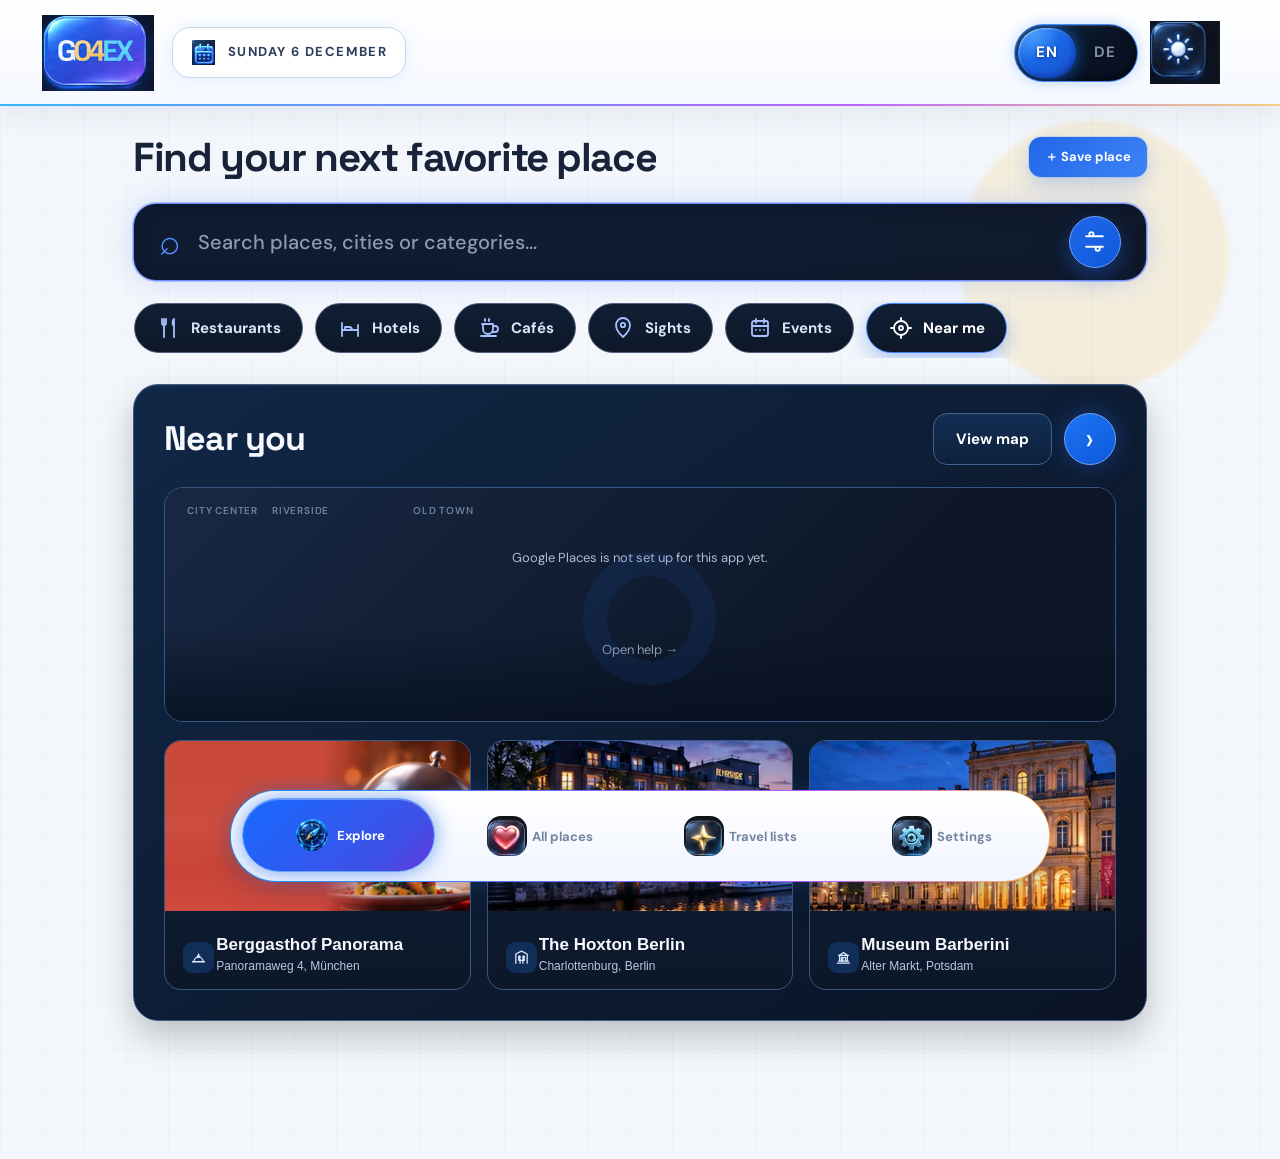
==== commit 8d115cfe: "Refine responsive visual design" ====
--- a/index.html
+++ b/index.html
@@ -14,7 +14,7 @@
     <title>G04Explore — Your places. Your map.</title>
     <!-- Schriften lokal gehostet: beim Laden geht keine IP-Adresse an Google. -->
     <link rel="stylesheet" href="fonts/fonts.css" />
-    <link rel="stylesheet" href="styles.css?v=30" />
+    <link rel="stylesheet" href="styles.css?v=42" />
   </head>
   <body>
     <div class="app-shell">
@@ -25,8 +25,8 @@
         </div>
         <p class="eyebrow" data-i18n="brand.eyebrow">YOUR EXPLORER SPACE</p>
         <nav data-i18n-aria-label="nav.main" aria-label="Main navigation">
-          <button class="nav-item active" data-view="home" aria-current="page">
-            <span aria-hidden="true">⌂</span><span data-i18n="nav.home">Overview</span>
+          <button class="nav-item active" data-view="search" aria-current="page">
+            <span class="nav-item-icon explore-nav-icon" aria-hidden="true"><img src="images/nav/nav-explore.png" alt="" /></span><span data-i18n="nav.explore">Explore</span>
           </button>
           <button class="nav-item" data-view="saved"><span aria-hidden="true">♡</span><span data-i18n="nav.saved">All places</span></button>
           <button class="nav-item" data-view="trips"><span aria-hidden="true">✦</span><span data-i18n="nav.trips">Travel lists</span></button>
@@ -42,17 +42,13 @@
         <header class="topbar">
           <div class="header-left">
             <div class="mobile-brand">
-              <span class="brand-mark" aria-label="G04Explore">G<span>04</span><i>EX</i></span>
+              <img class="header-logo-image" src="images/header/header-logo.png" alt="G04Explore" />
             </div>
             <div class="header-date-pill">
-              <svg class="header-date-icon" viewBox="0 0 24 24" fill="none" aria-hidden="true"><rect x="4" y="5" width="16" height="15" rx="2"/><path d="M8 3v4M16 3v4M4 10h16M8 14h.01M12 14h.01M16 14h.01"/></svg>
+              <img class="header-date-icon" src="images/header/header-calendar.png" alt="" aria-hidden="true" />
               <time class="header-date eyebrow" id="today"></time>
             </div>
           </div>
-          <button class="header-nearby" id="header-nearby" type="button" data-i18n-aria-label="header.nearby" aria-label="Explore nearby">
-            <svg viewBox="0 0 24 24" fill="none" aria-hidden="true"><path d="M12 21s7-6.1 7-12A7 7 0 0 0 5 9c0 5.9 7 12 7 12Z"/><circle cx="12" cy="9" r="2.2"/></svg>
-            <span data-i18n="header.nearby">Explore nearby</span>
-          </button>
           <div class="header-right">
             <div class="language-toggle" id="header-language" role="group" data-i18n-aria-label="header.language" aria-label="Language">
               <button class="language-option active" type="button" data-locale="en" aria-pressed="true">EN</button>
@@ -60,18 +56,17 @@
             </div>
             <div class="header-controls">
               <button class="theme-toggle" id="theme-toggle" data-i18n-aria-label="theme.toggle" aria-label="Toggle dark mode" aria-pressed="false">
-                ☾
+                <img class="header-theme-image" src="images/header/header-theme.png" alt="" aria-hidden="true" />
               </button>
             </div>
           </div>
         </header>
 
         <section class="content">
-          <div id="search-view" class="view-panel hidden">
+          <div id="search-view" class="view-panel">
             <div class="welcome-row">
               <div class="search-hero-copy">
                 <h1 data-i18n="search.heading">Find your next favorite place</h1>
-                <p data-i18n="search.subtitle">Search nearby or explore a new destination.</p>
               </div>
               <button class="primary add-place-btn" data-i18n="place.save">＋ Save place</button>
             </div>
@@ -108,14 +103,21 @@
 
             <section class="search-insights" data-i18n-aria-label="home.insights" aria-label="Search insights">
               <article class="insight-card">
-                <div class="insight-head"><h3 data-i18n="home.nearby">Near you</h3><button class="text-btn" id="home-location" data-i18n="home.search">⌖ Search</button></div>
-                <div class="nearby-map-art" aria-hidden="true">
-                  <span class="nearby-pin pin-bed"></span>
-                  <span class="nearby-pin pin-food"></span>
-                  <span class="nearby-pin pin-cafe"></span>
-                  <span class="nearby-pin pin-sight"></span>
-                  <span class="nearby-pin pin-center"></span>
-                </div>
+                <div class="insight-head">
+                  <h3 data-i18n="home.nearby">Near you</h3>
+                  <div class="insight-head-actions">
+                    <button class="text-btn" id="home-location" data-i18n="search.viewMap">View map</button>
+                    <button class="insight-head-arrow" id="home-location-arrow" type="button" data-i18n-aria-label="search.viewMap" aria-label="View map">›</button>
+                  </div>
+                </div>
+                <div
+                  id="search-nearby-map"
+                  class="nearby-map-art"
+                  role="region"
+                  data-i18n-aria-label="search.mapLabel"
+                  aria-label="Search results map"
+                  aria-busy="true"
+                ></div>
                 <div id="nearby-places" class="insight-list"></div>
               </article>
             </section>
@@ -139,17 +141,8 @@
             </section>
           </div>
 
-          <div id="home-view" class="view-panel">
-            <div id="category-grid" class="bento-grid"></div>
-          </div>
-
           <div id="saved-view" class="view-panel hidden">
             <div class="section-heading">
-              <div>
-                <p class="eyebrow" id="saved-eyebrow" data-i18n="saved.eyebrow">YOUR PLACES</p>
-                <h2 id="saved-title" data-i18n="saved.title">Your favorite places</h2>
-                <p class="saved-subtitle" data-i18n="saved.subtitle">Everything you love, saved in one place.</p>
-              </div>
               <button class="text-btn hidden" id="clear-filter" data-i18n="saved.reset">Reset filters</button>
             </div>
             <div id="saved-stats" class="saved-stats"></div>
@@ -190,37 +183,32 @@
 
           <div id="trips-view" class="view-panel hidden">
             <div class="section-heading">
-              <div>
-                <p class="eyebrow" data-i18n="trips.eyebrow">TRAVEL LISTS</p>
-                <h2 data-i18n="trips.heading">Let's explore together</h2>
-                <p class="trips-subtitle" data-i18n="trips.subtitle">Plan beautiful days and keep every place together.</p>
-              </div>
               <button class="secondary" id="new-trip" data-i18n="trips.new">＋ New list</button>
             </div>
+            <div id="trips-category-grid" class="bento-grid"></div>
             <div id="trip-stats" class="trip-stats"></div>
             <div id="trips-page-grid" class="trip-grid"></div>
           </div>
 
           <div id="settings-view" class="view-panel hidden">
-            <div class="section-heading">
-              <div>
-                <p class="eyebrow" data-i18n="settings.eyebrow">APP SETTINGS</p>
-                <h2 data-i18n="settings.heading">Your settings</h2>
-                <p class="settings-subtitle" data-i18n="settings.subtitle">Make G04X work exactly the way you like.</p>
-              </div>
-            </div>
             <div class="settings-page">
               <section class="settings-section">
                 <p class="settings-section-title" data-i18n="settings.appearance">APPEARANCE &amp; ACCESSIBILITY</p>
                 <div class="settings-grid">
                   <div class="setting-row setting-card-row">
-                    <span class="setting-icon" aria-hidden="true"><svg class="setting-svg" viewBox="0 0 24 24" fill="none"><path d="M20 15.5A8.5 8.5 0 0 1 8.5 4 8.5 8.5 0 1 0 20 15.5Z"/></svg></span>
-                    <div><strong data-i18n="settings.dark">Dark mode</strong><small data-i18n="settings.darkHint">Easier on your eyes in low light</small></div>
+                    <span class="setting-icon setting-icon-moon setting-tooltip-trigger" aria-hidden="true">
+                      <svg class="setting-svg" viewBox="0 0 24 24" fill="none"><path d="M20 15.5A8.5 8.5 0 0 1 8.5 4 8.5 8.5 0 1 0 20 15.5Z"/></svg>
+                      <span class="setting-tooltip" role="tooltip" data-i18n="settings.darkHint">Easier on your eyes in low light</span>
+                    </span>
+                    <div><strong data-i18n="settings.dark">Dark mode</strong></div>
                     <label class="switch"><span class="sr-only" data-i18n="settings.dark">Dark mode</span><input id="settings-theme" type="checkbox" /><span aria-hidden="true"></span></label>
                   </div>
                   <div class="setting-row setting-card-row">
-                    <span class="setting-icon" aria-hidden="true"><svg class="setting-svg" viewBox="0 0 24 24" fill="none"><path d="M5 5h14M8 3v4M16 3v4M7 20l5-7 5 7M12 13V7M15 7h4"/><path d="M4 12h7"/></svg></span>
-                    <div><strong data-i18n="settings.language">Language</strong><small data-i18n="settings.languageHint">Choose your app language</small></div>
+                    <span class="setting-icon setting-icon-language setting-tooltip-trigger" aria-hidden="true">
+                      <svg class="setting-svg" viewBox="0 0 24 24" fill="none"><path d="M4 5h10M9 3v2M6 20l4-8 4 8M7.5 16h5M13 8h7M16.5 6v2M14 20l3-6 3 6M15 18h5"/></svg>
+                      <span class="setting-tooltip" role="tooltip" data-i18n="settings.languageHint">Choose your app language</span>
+                    </span>
+                    <div><strong data-i18n="settings.language">Language</strong></div>
                     <select class="language-select" id="settings-language" data-i18n-aria-label="settings.language" aria-label="App language"><option value="en" data-i18n="settings.english">English</option><option value="de" data-i18n="settings.german">German</option></select>
                   </div>
                 </div>
@@ -230,13 +218,19 @@
                 <p class="settings-section-title" data-i18n="settings.appData">APP &amp; DATA</p>
                 <div class="settings-grid">
                   <div class="setting-row setting-card-row">
-                    <span class="setting-icon" aria-hidden="true"><svg class="setting-svg" viewBox="0 0 24 24" fill="none"><path d="M5 15.5a4.5 4.5 0 0 1 .8-8.9A6 6 0 0 1 17 8a3.5 3.5 0 0 1 .5 7H15"/><path d="M12 11v9M8.5 16.5 12 20l3.5-3.5"/></svg></span>
-                    <div><strong data-i18n="settings.offline">Offline mode</strong><small id="offline-hint" data-i18n="settings.offlineHint">Saved places available offline</small></div>
+                    <span class="setting-icon setting-icon-offline setting-tooltip-trigger" aria-hidden="true">
+                      <svg class="setting-svg" viewBox="0 0 24 24" fill="none"><path d="M5 15.5a4.5 4.5 0 0 1 .8-8.9A6 6 0 0 1 17 8a3.5 3.5 0 0 1 .5 7H15"/><path d="M12 11v9M8.5 16.5 12 20l3.5-3.5"/></svg>
+                      <span id="offline-hint" class="setting-tooltip" role="tooltip" data-i18n="settings.offlineHint">Saved places available offline</span>
+                    </span>
+                    <div><strong data-i18n="settings.offline">Offline mode</strong></div>
                     <label class="switch"><span class="sr-only" data-i18n="settings.offline">Offline mode</span><input id="settings-offline" type="checkbox" /><span aria-hidden="true"></span></label>
                   </div>
                   <div class="setting-row setting-card-row">
-                    <span class="setting-icon" aria-hidden="true"><svg class="setting-svg" viewBox="0 0 24 24" fill="none"><path d="M18 9a6 6 0 0 0-12 0c0 7-3 7-3 9h18c0-2-3-2-3-9ZM10 21h4"/></svg></span>
-                    <div><strong data-i18n="settings.notifications">Notifications</strong><small id="notifications-hint" data-i18n="settings.notificationsHint">Tips and reminders about your places</small></div>
+                    <span class="setting-icon setting-icon-notifications setting-tooltip-trigger" aria-hidden="true">
+                      <svg class="setting-svg" viewBox="0 0 24 24" fill="none"><path d="M18 9a6 6 0 0 0-12 0c0 7-3 7-3 9h18c0-2-3-2-3-9ZM10 21h4"/></svg>
+                      <span id="notifications-hint" class="setting-tooltip" role="tooltip" data-i18n="settings.notificationsHint">Tips and reminders about your places</span>
+                    </span>
+                    <div><strong data-i18n="settings.notifications">Notifications</strong></div>
                     <label class="switch"><span class="sr-only" data-i18n="settings.notifications">Notifications</span><input id="settings-notifications" type="checkbox" /><span aria-hidden="true"></span></label>
                   </div>
                 </div>
@@ -245,34 +239,34 @@
               <section class="settings-section">
                 <p class="settings-section-title" data-i18n="settings.services">SERVICES</p>
                 <div class="setting-row setting-card-row google-setting">
-                  <span class="setting-icon" aria-hidden="true"><svg class="setting-svg" viewBox="0 0 24 24" fill="none"><path d="M12 21s7-6.1 7-12A7 7 0 0 0 5 9c0 5.9 7 12 7 12Z"/><circle cx="12" cy="9" r="2.2"/><path d="M4 20h16"/></svg></span>
-                  <div><strong data-i18n="settings.google">Google Places</strong><small id="google-places-hint" data-i18n="settings.googleHint">Provided centrally for all users</small></div>
-                  <span class="setting-status" data-i18n="settings.central">CENTRAL</span>
+                  <span class="setting-icon setting-icon-google setting-tooltip-trigger" aria-hidden="true">
+                    <svg class="setting-svg" viewBox="0 0 24 24" fill="none"><path d="M12 21s7-6.1 7-12A7 7 0 0 0 5 9c0 5.9 7 12 7 12Z"/><circle cx="12" cy="9" r="2.2"/><path d="M4 20h16"/></svg>
+                    <span id="google-places-hint" class="setting-tooltip" role="tooltip" data-i18n="google.notConfigured">Not configured yet — the app administrator must connect Google Places</span>
+                  </span>
+                  <div><strong data-i18n="settings.google">Google Places</strong></div>
+                  <div class="setting-service-actions"><span class="setting-status" data-i18n="settings.notConnected">Not connected</span><button class="secondary setting-connect" id="google-places-connect" type="button" data-i18n="settings.connect">Connect</button></div>
                 </div>
               </section>
 
               <section class="settings-section">
                 <p class="settings-section-title" data-i18n="settings.legalGroup">LEGAL &amp; PRIVACY</p>
                 <div class="settings-legal">
-                  <a class="legal-link" href="privacy.html"><span class="setting-icon" aria-hidden="true"><svg class="setting-svg" viewBox="0 0 24 24" fill="none"><path d="M12 3 20 6v5c0 5-3.3 8.4-8 10-4.7-1.6-8-5-8-10V6zM9 12l2 2 4-4"/></svg></span><span><strong data-i18n="settings.privacy">Privacy policy</strong><small data-i18n="settings.privacyHint">How G04Explore handles your data</small></span><span aria-hidden="true">›</span></a>
-                  <a class="legal-link" href="imprint.html"><span class="setting-icon" aria-hidden="true"><svg class="setting-svg" viewBox="0 0 24 24" fill="none"><path d="M6 3h9l4 4v14H6zM14 3v5h5M9 13h6M9 17h6M9 9h2"/></svg></span><span><strong data-i18n="settings.copyright">Copyright &amp; imprint</strong><small data-i18n="settings.copyrightHint">Publisher and app rights</small></span><span aria-hidden="true">›</span></a>
-                </div>
-              </section>
-            </div>
-            <p class="settings-note" data-i18n="settings.footer">G04EX · Your data stays on this device. © 2026 G04Explore.</p>
+                  <a class="legal-link" href="privacy.html"><span class="setting-icon setting-icon-privacy setting-tooltip-trigger" aria-hidden="true"><svg class="setting-svg" viewBox="0 0 24 24" fill="none"><path d="M12 3 20 6v5c0 5-3.3 8.4-8 10-4.7-1.6-8-5-8-10V6zM9 12l2 2 4-4"/></svg><span class="setting-tooltip" role="tooltip" data-i18n="settings.privacyHint">How G04Explore handles your data</span></span><span><strong data-i18n="settings.privacy">Privacy policy</strong></span><span aria-hidden="true">›</span></a>
+                  <a class="legal-link" href="imprint.html"><span class="setting-icon setting-icon-imprint setting-tooltip-trigger" aria-hidden="true"><svg class="setting-svg" viewBox="0 0 24 24" fill="none"><path d="M6 3h9l4 4v14H6zM14 3v5h5M9 13h6M9 17h6M9 9h2"/></svg><span class="setting-tooltip" role="tooltip" data-i18n="settings.copyrightHint">Publisher and app rights</span></span><span><strong data-i18n="settings.copyright">Copyright &amp; imprint</strong></span><span aria-hidden="true">›</span></a>
+                </div>
+              </section>
+            </div>
+            <div class="settings-footer"><p class="settings-note" data-i18n="settings.footer">G04EX · Your data stays on this device. © 2026 G04Explore.</p><button class="settings-reset" id="settings-reset" type="button" data-i18n="settings.reset">↻ Reset settings</button></div>
           </div>
         </section>
 
         <nav class="bottom-nav" data-i18n-aria-label="nav.main" aria-label="Mobile main navigation">
-          <button class="active" data-view="home" aria-current="page">
-            <span class="nav-icon" aria-hidden="true"><svg viewBox="0 0 24 24" fill="none"><path d="m4 11 8-7 8 7v9H4zM9 20v-5h6v5"/></svg></span><small data-i18n="nav.home">Overview</small>
+          <button class="active" type="button" data-view="search" data-search-nav aria-current="page">
+            <span class="nav-icon" aria-hidden="true"><img class="nav-image" src="images/nav/nav-explore.png" alt="" /></span><small data-i18n="nav.explore">Explore</small>
           </button>
-          <button type="button" data-view="search" data-search-nav>
-            <span class="nav-icon" aria-hidden="true"><svg viewBox="0 0 24 24" fill="none"><circle cx="10.8" cy="10.8" r="6.5"/><path d="m16 16 5 5"/></svg></span><small data-i18n="nav.search">Search</small>
-          </button>
-          <button data-view="saved"><span class="nav-icon" aria-hidden="true"><svg viewBox="0 0 24 24" fill="none"><path d="M20.8 8.8c0 5.1-8.8 10.2-8.8 10.2S3.2 13.9 3.2 8.8A4.6 4.6 0 0 1 12 6.2a4.6 4.6 0 0 1 8.8 2.6Z"/></svg></span><small data-i18n="nav.saved">All places</small></button>
-          <button data-view="trips"><span class="nav-icon" aria-hidden="true"><svg viewBox="0 0 24 24" fill="none"><path d="m12 3 1.8 6.2L20 12l-6.2 1.8L12 20l-1.8-6.2L4 12l6.2-2.8z"/></svg></span><small data-i18n="nav.tripsShort">Travel lists</small></button>
-          <button data-view="settings"><span class="nav-icon" aria-hidden="true"><svg viewBox="0 0 24 24" fill="none"><circle cx="12" cy="12" r="3"/><path d="M19.4 15a1.7 1.7 0 0 0 .3 1.9l.1.1-1.8 1.8-.1-.1a1.7 1.7 0 0 0-1.9-.3 1.7 1.7 0 0 0-1 1.6v.1h-2.5V20a1.7 1.7 0 0 0-1-1.6 1.7 1.7 0 0 0-1.9.3l-.1.1-1.8-1.8.1-.1A1.7 1.7 0 0 0 8 15a1.7 1.7 0 0 0-1.6-1H6v-2.5h.4A1.7 1.7 0 0 0 8 10a1.7 1.7 0 0 0-.3-1.9l-.1-.1 1.8-1.8.1.1a1.7 1.7 0 0 0 1.9.3 1.7 1.7 0 0 0 1-1.6v-.1h2.5V5a1.7 1.7 0 0 0 1 1.6 1.7 1.7 0 0 0 1.9-.3l.1-.1 1.8 1.8-.1.1a1.7 1.7 0 0 0-.3 1.9 1.7 1.7 0 0 0 1.6 1h.1V14h-.1a1.7 1.7 0 0 0-1.5 1Z"/></svg></span><small data-i18n="nav.settingsShort">Settings</small></button>
+          <button data-view="saved"><span class="nav-icon" aria-hidden="true"><img class="nav-image" src="images/nav/nav-heart.png" alt="" /></span><small data-i18n="nav.saved">All places</small></button>
+          <button data-view="trips"><span class="nav-icon" aria-hidden="true"><img class="nav-image" src="images/nav/nav-trips.png" alt="" /></span><small data-i18n="nav.tripsShort">Travel lists</small></button>
+          <button data-view="settings"><span class="nav-icon" aria-hidden="true"><img class="nav-image" src="images/nav/nav-settings.png" alt="" /></span><small data-i18n="nav.settingsShort">Settings</small></button>
         </nav>
       </main>
     </div>
@@ -286,6 +280,6 @@
 
     <!-- config.js wird beim GitHub-Pages-Deployment aus dem Repository-Secret erzeugt. -->
     <script src="config.js"></script>
-    <script src="app.js?v=20"></script>
+    <script src="app.js?v=26"></script>
   </body>
 </html>
--- a/styles.css
+++ b/styles.css
@@ -1842,7 +1842,7 @@
   overflow-y: auto;
 }
 .remote-suggestion {
-  grid-template-columns: auto minmax(0, 1fr) auto;
+  grid-template-columns: minmax(0, 1fr) auto;
 }
 .search-rating {
   color: #f5ad2f;
@@ -3120,6 +3120,29 @@
     linear-gradient(135deg, #182844, #0d1728 70%);
   box-shadow: inset 0 0 40px #050a13aa;
 }
+.nearby-map-art.is-live {
+  background: #111d32;
+}
+.nearby-map-art.is-live::before,
+.nearby-map-art.is-live::after {
+  display: none;
+}
+.nearby-map-art.is-live > div {
+  width: 100%;
+  height: 100%;
+  min-height: 100%;
+}
+.nearby-map-art .map-unavailable {
+  display: grid;
+  place-items: center;
+  min-height: 100%;
+  height: 100%;
+  padding: 24px;
+  color: #aebbd1;
+  text-align: center;
+  font-size: 13px;
+  background: linear-gradient(135deg, #182844, #0d1728 70%);
+}
 .nearby-map-art::before {
   content: "CITY CENTER     RIVERSIDE                              OLD TOWN";
   position: absolute;
@@ -3382,6 +3405,12 @@
 .header-left .mobile-brand {
   display: flex;
 }
+.header-logo-image {
+  display: block;
+  width: 112px;
+  height: 76px;
+  object-fit: contain;
+}
 .header-left .brand-mark {
   padding: 11px 13px;
   border-radius: 16px;
@@ -3408,11 +3437,7 @@
   flex: 0 0 auto;
   width: 25px;
   height: 25px;
-  stroke: #5f9aff;
-  stroke-width: 1.8;
-  stroke-linecap: round;
-  stroke-linejoin: round;
-  filter: drop-shadow(0 0 5px #2167e899);
+  object-fit: contain;
 }
 .header-date {
   margin: 0;
@@ -3420,46 +3445,6 @@
   font-size: 13px;
   letter-spacing: 0.11em;
 }
-.header-nearby {
-  display: inline-flex;
-  align-items: center;
-  justify-content: center;
-  gap: 13px;
-  justify-self: center;
-  min-width: 285px;
-  min-height: 60px;
-  padding: 0 25px;
-  border: 1px solid #315da5;
-  border-radius: 999px;
-  background: linear-gradient(135deg, #10213b, #121b2b);
-  color: #f4f7ff;
-  font: 700 17px "DM Sans";
-  cursor: pointer;
-  box-shadow:
-    inset 0 1px #ffffff15,
-    0 0 24px #2167e82b;
-  transition:
-    transform 0.2s ease,
-    border-color 0.2s ease,
-    box-shadow 0.2s ease;
-}
-.header-nearby:hover,
-.header-nearby:focus-visible {
-  border-color: #6597ff;
-  box-shadow:
-    inset 0 1px #ffffff22,
-    0 0 28px #2167e866;
-  transform: translateY(-1px);
-}
-.header-nearby svg {
-  width: 30px;
-  height: 30px;
-  stroke: #719dff;
-  stroke-width: 1.8;
-  stroke-linecap: round;
-  stroke-linejoin: round;
-  filter: drop-shadow(0 0 5px #2167e8);
-}
 .header-right {
   justify-self: end;
   gap: 12px;
@@ -3475,13 +3460,19 @@
   font-size: 11px;
 }
 .header-right .theme-toggle {
-  width: 56px;
-  height: 56px;
+  width: 64px;
+  height: 58px;
+  padding: 0;
+  border: 0;
   border-radius: 16px;
-  background: #151b27;
-  border-color: #293c5a;
-  font-size: 24px;
-  box-shadow: inset 0 1px #ffffff10;
+  background: transparent;
+  box-shadow: none;
+}
+.header-theme-image {
+  display: block;
+  width: 64px;
+  height: 58px;
+  object-fit: contain;
 }
 body:not(.dark) .topbar {
   background: linear-gradient(180deg, #ffffff 0%, #f5f8ff 100%);
@@ -3491,7 +3482,6 @@
     0 8px 24px #20314d12;
 }
 body:not(.dark) .header-date-pill,
-body:not(.dark) .header-nearby,
 body:not(.dark) .header-right .language-toggle,
 body:not(.dark) .header-right .theme-toggle {
   background: #fff;
@@ -3500,13 +3490,9 @@
 body:not(.dark) .header-date {
   color: #2c3e5c;
 }
-body:not(.dark) .header-nearby {
-  color: #1f3560;
-}
-
 @media (max-width: 760px) {
   .topbar {
-    grid-template-columns: auto minmax(0, 1fr) auto;
+    grid-template-columns: minmax(0, 1fr) auto;
     gap: 7px;
     height: 76px;
     padding-left: 10px;
@@ -3520,6 +3506,10 @@
     border-radius: 12px;
     font-size: 16px;
   }
+  .header-logo-image {
+    width: 72px;
+    height: 50px;
+  }
   .header-date-pill {
     gap: 5px;
     padding: 7px 8px;
@@ -3533,21 +3523,6 @@
     max-width: 90px;
     font-size: 8px;
     letter-spacing: 0.06em;
-  }
-  .header-nearby {
-    min-width: 43px;
-    width: 43px;
-    min-height: 43px;
-    height: 43px;
-    padding: 0;
-    border-radius: 50%;
-  }
-  .header-nearby span {
-    display: none;
-  }
-  .header-nearby svg {
-    width: 23px;
-    height: 23px;
   }
   .header-right {
     gap: 5px;
@@ -3562,10 +3537,13 @@
     font-size: 9px;
   }
   .header-right .theme-toggle {
-    width: 40px;
-    height: 40px;
+    width: 46px;
+    height: 42px;
     border-radius: 12px;
-    font-size: 18px;
+  }
+  .header-theme-image {
+    width: 46px;
+    height: 42px;
   }
 }
 
@@ -3582,6 +3560,10 @@
     padding: 6px 7px;
     font-size: 14px;
   }
+  .header-logo-image {
+    width: 64px;
+    height: 44px;
+  }
   .header-date-pill {
     padding: 6px;
   }
@@ -3591,16 +3573,6 @@
   .header-date {
     max-width: 78px;
     font-size: 7px;
-  }
-  .header-nearby {
-    width: 38px;
-    min-width: 38px;
-    height: 38px;
-    min-height: 38px;
-  }
-  .header-nearby svg {
-    width: 20px;
-    height: 20px;
   }
   .header-right .language-option {
     min-width: 24px;
@@ -3608,8 +3580,12 @@
     font-size: 8px;
   }
   .header-right .theme-toggle {
-    width: 36px;
-    height: 36px;
+    width: 40px;
+    height: 37px;
+  }
+  .header-theme-image {
+    width: 40px;
+    height: 37px;
   }
 }
 
@@ -5800,6 +5776,184 @@
   }
 }
 
+/* Glossy 3D navigation icons. The artwork stays vector-based so it remains
+   crisp on iPhone and desktop while the layered tile adds depth. */
+.bottom-nav .nav-icon {
+  position: relative;
+  isolation: isolate;
+  width: 36px;
+  height: 36px;
+  border: 1px solid #8bb9ff66;
+  border-radius: 12px;
+  background:
+    linear-gradient(145deg, #385b93 0%, #182b50 43%, #091323 100%);
+  box-shadow:
+    inset 2px 2px 3px #ffffff35,
+    inset -3px -4px 5px #020713aa,
+    0 5px 9px #00000066,
+    0 0 10px #2167e833;
+  transform: translateY(-1px);
+  transition: transform 0.2s ease, box-shadow 0.2s ease, background 0.2s ease;
+}
+
+.bottom-nav .nav-icon::before {
+  content: "";
+  position: absolute;
+  z-index: 0;
+  inset: 3px;
+  border-radius: 9px;
+  background: linear-gradient(135deg, #ffffff25, transparent 42%, #0000003d);
+  pointer-events: none;
+}
+
+.bottom-nav .nav-icon::after {
+  content: "";
+  position: absolute;
+  z-index: 1;
+  right: 5px;
+  bottom: 4px;
+  left: 5px;
+  height: 4px;
+  border-radius: 50%;
+  background: #02071388;
+  filter: blur(2px);
+  pointer-events: none;
+}
+
+.bottom-nav .nav-icon svg {
+  position: relative;
+  z-index: 2;
+  width: 25px;
+  height: 25px;
+  overflow: visible;
+  transform: translateY(-1px);
+  filter:
+    drop-shadow(1px 2px 0 #08101f)
+    drop-shadow(0 0 5px currentColor);
+}
+
+.bottom-nav .nav-icon .nav-svg path,
+.bottom-nav .nav-icon .nav-svg circle {
+  vector-effect: non-scaling-stroke;
+}
+
+.bottom-nav button:nth-child(1) .nav-icon { color: #82c8ff; }
+.bottom-nav button:nth-child(2) .nav-icon { color: #c3a8ff; }
+.bottom-nav button:nth-child(3) .nav-icon { color: #ff8eb5; }
+.bottom-nav button:nth-child(4) .nav-icon { color: #ffd47d; }
+.bottom-nav button:nth-child(5) .nav-icon { color: #91e8ff; }
+
+.bottom-nav button:hover .nav-icon,
+.bottom-nav button:focus-visible .nav-icon {
+  transform: translateY(-3px) rotateX(4deg);
+  box-shadow:
+    inset 2px 2px 3px #ffffff45,
+    inset -3px -4px 5px #020713aa,
+    0 8px 13px #00000077,
+    0 0 14px currentColor;
+}
+
+.bottom-nav button.active .nav-icon {
+  border-color: #ffffff99;
+  background: linear-gradient(145deg, #68baff 0%, #246cff 42%, #4223bd 100%);
+  box-shadow:
+    inset 2px 2px 4px #ffffff66,
+    inset -4px -5px 6px #100b5faa,
+    0 7px 13px #020713aa,
+    0 0 16px currentColor;
+  transform: translateY(-2px) rotateX(3deg);
+}
+
+@media (max-width: 760px) {
+  .bottom-nav .nav-icon {
+    width: 32px;
+    height: 32px;
+    border-radius: 10px;
+  }
+
+  .bottom-nav .nav-icon svg {
+    width: 22px;
+    height: 22px;
+  }
+}
+
+@media (max-width: 360px) {
+  .bottom-nav .nav-icon {
+    width: 29px;
+    height: 29px;
+    border-radius: 9px;
+  }
+
+  .bottom-nav .nav-icon svg {
+    width: 20px;
+    height: 20px;
+  }
+}
+
+/* Exact reference artwork for the bottom navigation. */
+.bottom-nav .nav-icon {
+  width: 40px;
+  height: 40px;
+  border: 0;
+  border-radius: 0;
+  background: transparent;
+  box-shadow: none;
+  transform: none;
+}
+
+.nav-item .explore-nav-icon {
+  display: inline-grid;
+  place-items: center;
+  width: 32px;
+  height: 28px;
+  vertical-align: middle;
+}
+.nav-item .explore-nav-icon img {
+  display: block;
+  width: 28px;
+  height: 28px;
+  object-fit: contain;
+}
+
+.bottom-nav .nav-icon::before,
+.bottom-nav .nav-icon::after,
+.bottom-nav .nav-icon svg {
+  display: none;
+}
+
+.bottom-nav .nav-icon .nav-image {
+  display: block;
+  width: 40px;
+  height: 40px;
+  object-fit: cover;
+  border-radius: 14px;
+  filter: none;
+}
+
+.bottom-nav button.active .nav-icon {
+  border: 0;
+  background: transparent;
+  box-shadow: none;
+  transform: none;
+}
+
+@media (max-width: 760px) {
+  .bottom-nav .nav-icon,
+  .bottom-nav .nav-icon .nav-image {
+    width: 40px;
+    height: 40px;
+  }
+}
+
+@media (max-width: 360px) {
+  .bottom-nav .nav-icon,
+  .bottom-nav .nav-icon .nav-image {
+    width: 35px;
+    height: 35px;
+    border-radius: 11px;
+  }
+}
+
 /* ------------------------------------------------------------------
    Einzelmotive aus images/: app.js setzt das Bild pro Ort, Kategorie bzw.
    Liste als style="background-image". Hier stehen nur Zuschnitt und Lage.
@@ -5824,6 +5978,188 @@
   color: #24324c;
 }
 
+/* Explore/Search hero: keep the reference's generous layout while making the
+   headline compact enough that it does not dominate the first viewport. */
+#search-view .welcome-row {
+  gap: 24px;
+  margin-bottom: 24px;
+}
+#search-view .search-hero-copy h1 {
+  max-width: 760px;
+  font-size: clamp(30px, 3.15vw, 42px);
+  line-height: 1.06;
+  letter-spacing: -0.035em;
+}
+#search-view .search-hero-copy p {
+  font-size: 17px;
+}
+#search-view .search-wrap {
+  height: 78px;
+  margin-bottom: 20px;
+  border-radius: 23px;
+  background: linear-gradient(110deg, #0e1b31 0%, #101c31 58%, #10192b 100%);
+}
+#search-view .search-quick-filters {
+  gap: 12px;
+  margin-bottom: 26px;
+}
+#search-view .quick-filter {
+  min-height: 50px;
+  padding-inline: 21px;
+  background: linear-gradient(180deg, #111f35, #0d1728);
+}
+#search-view .search-insights .insight-card {
+  padding: 28px 30px 30px;
+  border-color: #3c5b87;
+  border-radius: 25px;
+  background: linear-gradient(145deg, #102746 0%, #0d1b31 60%, #0a1425 100%);
+}
+#search-view .insight-head {
+  display: flex;
+  align-items: center;
+  justify-content: space-between;
+  gap: 18px;
+  margin-bottom: 22px;
+}
+#search-view .insight-head h3 {
+  font-size: 34px;
+  letter-spacing: -0.025em;
+}
+#search-view .insight-head-actions {
+  display: inline-flex;
+  align-items: center;
+  gap: 12px;
+  flex: 0 0 auto;
+}
+#search-view .insight-head .text-btn {
+  min-height: 52px;
+  padding: 0 22px;
+  border-color: #42618d;
+  background: linear-gradient(180deg, #132f54, #0d203c);
+  box-shadow: none;
+  font-size: 15px;
+}
+#search-view .insight-head-arrow {
+  display: grid;
+  place-items: center;
+  width: 52px;
+  height: 52px;
+  padding: 0;
+  border: 1px solid #72a4ff;
+  border-radius: 50%;
+  background: linear-gradient(145deg, #1d75f5, #0d58d9);
+  color: #fff;
+  font: 400 32px/1 "DM Sans";
+  cursor: pointer;
+  box-shadow: 0 0 24px #2167e866;
+}
+#search-view .insight-head-arrow:hover,
+#search-view .insight-head-arrow:focus-visible,
+#search-view .insight-head .text-btn:hover,
+#search-view .insight-head .text-btn:focus-visible {
+  transform: translateY(-1px);
+  box-shadow: 0 0 28px #2167e899;
+}
+#search-view .nearby-map-art {
+  height: 235px;
+  margin-bottom: 18px;
+  border-color: #365783;
+}
+#search-view .insight-list {
+  gap: 16px;
+}
+#search-view .insight-place {
+  grid-template-rows: 170px auto;
+  min-height: 250px;
+  padding: 0 0 16px;
+  overflow: hidden;
+  border-color: #365783;
+  border-radius: 17px;
+  background: linear-gradient(180deg, #102541, #0c1728);
+  color: #f7f9ff;
+}
+#search-view .insight-place .insight-photo {
+  min-height: 170px;
+  border-radius: 0;
+  background-size: cover;
+  background-position: center;
+}
+#search-view .insight-place .insight-icon {
+  align-self: end;
+  margin: 0 0 0 18px;
+  width: 31px;
+  height: 31px;
+  background: #102e57;
+  color: #dce9ff;
+}
+#search-view .insight-place > span:last-child {
+  align-self: end;
+  padding: 0 16px 0 10px;
+}
+#search-view .insight-place strong {
+  font-size: 17px;
+  color: #f7f9ff;
+}
+#search-view .insight-place small {
+  margin-top: 4px;
+  font-size: 12px;
+  color: #b7c8e3;
+}
+
+@media (max-width: 760px) {
+  #search-view .welcome-row {
+    gap: 12px;
+    margin-bottom: 18px;
+  }
+  #search-view .search-hero-copy h1 {
+    font-size: 27px;
+  }
+  #search-view .search-hero-copy p {
+    font-size: 13px;
+  }
+  #search-view .search-insights .insight-card {
+    padding: 19px 16px 16px;
+  }
+  #search-view .insight-head {
+    margin-bottom: 16px;
+  }
+  #search-view .insight-head h3 {
+    font-size: 27px;
+  }
+  #search-view .insight-head-actions {
+    gap: 7px;
+  }
+  #search-view .insight-head .text-btn {
+    min-height: 44px;
+    padding-inline: 13px;
+    font-size: 12px;
+  }
+  #search-view .insight-head-arrow {
+    width: 44px;
+    height: 44px;
+    font-size: 27px;
+  }
+  #search-view .nearby-map-art {
+    height: 190px;
+  }
+  #search-view .insight-place {
+    grid-template-rows: 150px auto;
+    min-height: 224px;
+  }
+  #search-view .insight-place .insight-photo {
+    min-height: 150px;
+  }
+}
+
+@media (max-width: 360px) {
+  #search-view .search-hero-copy h1 {
+    font-size: 24px;
+  }
+  #search-view .search-hero-copy p {
+    font-size: 12px;
+  }
+}
+
 /* Standort-Hinweis */
 #modal-root .location-modal {
   max-width: 440px;
@@ -5875,6 +6211,684 @@
     background-size:
       5px 5px,
       5px 5px,
-      100% 100%;
-  }
-}
+    100% 100%;
+  }
+}
+
+/* Overview category cards now live on the Travel Lists screen. Keep the
+   same image-led layout and spacing so moving the cards does not change them. */
+#trips-view #trips-category-grid {
+  grid-template-columns: repeat(2, minmax(0, 1fr));
+  grid-auto-rows: 236px;
+  gap: 16px;
+  margin-bottom: 18px;
+}
+#trips-view #trips-category-grid .category-card {
+  grid-column: auto !important;
+  grid-row: auto !important;
+  min-height: 236px;
+  padding: 26px 25px;
+  border-radius: 22px;
+  border-color: #ffffff66;
+  background-repeat: no-repeat;
+  background-size: 100% 100%, cover;
+  color: #fff;
+  box-shadow: inset 0 1px #ffffffb8, 0 10px 22px #00000030;
+}
+#trips-view #trips-category-grid .category-card h3,
+#trips-view #trips-category-grid .category-card p,
+#trips-view #trips-category-grid .category-card .count {
+  position: relative;
+  z-index: 2;
+  max-width: calc(100% - 92px);
+  color: #fff;
+  text-shadow: 0 2px 7px #00000045;
+  white-space: nowrap;
+  overflow: hidden;
+  text-overflow: ellipsis;
+}
+#trips-view #trips-category-grid .category-card h3 {
+  margin-bottom: 6px;
+  font-size: clamp(22px, 2.4vw, 30px);
+  line-height: 1.05;
+}
+#trips-view #trips-category-grid .category-card p {
+  font-size: 14px;
+  line-height: 1.3;
+}
+#trips-view #trips-category-grid .category-card .real-tile-icon,
+#trips-view #trips-category-grid .category-card::after {
+  display: none;
+  content: none;
+}
+#trips-view #trips-category-grid .category-card::before {
+  content: "→";
+  position: absolute;
+  z-index: 2;
+  left: 25px;
+  bottom: 22px;
+  display: grid;
+  place-items: center;
+  width: 50px;
+  height: 50px;
+  border: 1px solid #ffffff55;
+  border-radius: 50%;
+  color: #fff;
+  font: 700 30px/1 "DM Sans";
+  text-shadow: 0 2px 5px #00000040;
+  background: #ffffff18;
+  backdrop-filter: blur(4px);
+  transition: transform 0.2s ease, background 0.2s ease;
+}
+#trips-view #trips-category-grid .category-card .count {
+  left: 26px;
+  bottom: 84px;
+  padding-left: 0;
+  font-size: 16px;
+}
+#trips-view #trips-category-grid .category-card:hover::before {
+  transform: translateX(3px);
+  background: #ffffff30;
+}
+#trips-view #trips-category-grid .category-card.restaurants {
+  background-image: linear-gradient(90deg, #9c281fd9 0%, #d04a38b8 48%, #d55f2b20 100%), url("images/category/restaurants.webp");
+  background-position: center, right center;
+}
+#trips-view #trips-category-grid .category-card.hotels {
+  background-image: linear-gradient(90deg, #062677df 0%, #0647b8b8 48%, #123c9c20 100%), url("images/category/hotels.webp");
+  background-position: center, right center;
+}
+#trips-view #trips-category-grid .category-card.events {
+  background-image: linear-gradient(90deg, #761249e0 0%, #9c206bb8 48%, #a6297820 100%), url("images/category/events.webp");
+  background-position: center, right center;
+}
+#trips-view #trips-category-grid .category-card.sport {
+  background-image: linear-gradient(90deg, #006b6ce0 0%, #087f83b8 48%, #087c8a20 100%), url("images/category/sport.webp");
+  background-position: center, right center;
+}
+#trips-view #trips-category-grid .category-card.museums {
+  background-image: linear-gradient(90deg, #98540ddd 0%, #c27714b8 48%, #b8751a20 100%), url("images/category/museums.webp");
+  background-position: center, right center;
+}
+#trips-view #trips-category-grid .category-card.sights {
+  background-image: linear-gradient(90deg, #006ca8df 0%, #087fbdb8 48%, #148fc020 100%), url("images/category/sights.webp");
+  background-position: center, right center;
+}
+#trips-view #trips-category-grid .category-card.cafes {
+  background-image: linear-gradient(90deg, #5417a9e0 0%, #7626bdb8 48%, #8d36bd20 100%), url("images/category/cafes.webp");
+  background-position: center, right center;
+}
+#trips-view #trips-category-grid .category-card.private {
+  background-image: linear-gradient(90deg, #071b66e0 0%, #12358fb8 48%, #174aa620 100%), url("images/category/private.webp");
+  background-position: center, right center;
+}
+@media (max-width: 760px) {
+  #trips-view #trips-category-grid {
+    grid-template-columns: 1fr;
+    grid-auto-rows: 198px;
+    gap: 12px;
+  }
+  #trips-view #trips-category-grid .category-card {
+    min-height: 198px;
+    padding: 22px 20px;
+    border-radius: 19px;
+  }
+  #trips-view #trips-category-grid .category-card h3 {
+    font-size: 25px;
+  }
+  #trips-view #trips-category-grid .category-card p {
+    font-size: 12px;
+  }
+  #trips-view #trips-category-grid .category-card .count {
+    left: 20px;
+    bottom: 72px;
+    padding-left: 0;
+    font-size: 14px;
+  }
+  #trips-view #trips-category-grid .category-card::before {
+    left: 20px;
+    bottom: 18px;
+    width: 44px;
+    height: 44px;
+    font-size: 26px;
+  }
+}
+@media (max-width: 360px) {
+  #trips-view #trips-category-grid {
+    grid-auto-rows: 175px;
+  }
+  #trips-view #trips-category-grid .category-card {
+    min-height: 175px;
+    padding: 18px 16px;
+  }
+  #trips-view #trips-category-grid .category-card h3 {
+    font-size: 22px;
+  }
+  #trips-view #trips-category-grid .category-card p {
+    font-size: 11px;
+  }
+}
+
+/* Settings reference layout: wide neon cards, divider rules and the same
+   luminous icon tiles as the supplied design. */
+#settings-view .section-heading {
+  margin-bottom: 35px;
+}
+#settings-view .section-heading h2 {
+  font-size: clamp(42px, 4.7vw, 58px);
+  letter-spacing: -0.045em;
+}
+#settings-view .settings-subtitle {
+  margin-top: 12px;
+  font-size: 21px;
+}
+#settings-view .settings-page {
+  gap: 30px;
+}
+#settings-view .settings-section-title {
+  display: flex;
+  align-items: center;
+  gap: 18px;
+  margin: 0 0 17px 4px;
+  white-space: nowrap;
+  font-size: 16px;
+  letter-spacing: 0.14em;
+}
+#settings-view .settings-section-title::after {
+  content: "";
+  flex: 1 1 auto;
+  height: 1px;
+  background: linear-gradient(90deg, #277fff, #277fff66 70%, transparent);
+  opacity: 0.9;
+}
+#settings-view .settings-grid,
+#settings-view .settings-legal {
+  gap: 16px;
+}
+#settings-view .setting-card-row,
+#settings-view .settings-section > .google-setting,
+#settings-view .legal-link {
+  overflow: visible;
+}
+#settings-view .setting-tooltip-trigger {
+  position: relative;
+}
+#settings-view .setting-tooltip {
+  position: absolute;
+  left: 50%;
+  bottom: calc(100% + 14px);
+  z-index: 30;
+  width: max-content;
+  max-width: 260px;
+  padding: 10px 13px;
+  border: 1px solid #4d98ff;
+  border-radius: 11px;
+  background: linear-gradient(145deg, #142d51, #08172d);
+  color: #dce9ff;
+  font-size: 13px;
+  font-weight: 500;
+  line-height: 1.35;
+  text-align: left;
+  white-space: normal;
+  box-shadow: 0 8px 24px #00000066, 0 0 16px #1678ff66;
+  opacity: 0;
+  visibility: hidden;
+  pointer-events: none;
+  transform: translate(-50%, 7px);
+  transition: opacity 0.16s ease, visibility 0.16s ease, transform 0.16s ease;
+}
+#settings-view .setting-tooltip::after {
+  content: "";
+  position: absolute;
+  left: 50%;
+  bottom: -6px;
+  width: 10px;
+  height: 10px;
+  border-right: 1px solid #4d98ff;
+  border-bottom: 1px solid #4d98ff;
+  background: #0c1e39;
+  transform: translateX(-50%) rotate(45deg);
+}
+@media (hover: hover) and (pointer: fine) and (min-width: 1025px) {
+  #settings-view .setting-tooltip-trigger:hover .setting-tooltip,
+  #settings-view .setting-tooltip-trigger:focus-visible .setting-tooltip {
+    opacity: 1;
+    visibility: visible;
+    transform: translate(-50%, 0);
+  }
+}
+@media (max-width: 1024px), (hover: none), (pointer: coarse) {
+  #settings-view .setting-tooltip {
+    display: none;
+  }
+}
+#settings-view .setting-card-row,
+#settings-view .settings-section > .google-setting,
+#settings-view .legal-link {
+  min-height: 168px;
+  border-radius: 24px;
+  border-color: #2383ff;
+  background:
+    radial-gradient(ellipse at 100% 0%, #134f9c52 0%, transparent 52%),
+    linear-gradient(135deg, #102746 0%, #0b1830 58%, #081326 100%);
+  box-shadow:
+    0 0 20px #1678ff2b,
+    inset 0 1px #ffffff1c,
+    inset 0 -18px 30px #03102c55;
+}
+#settings-view .setting-card-row::before,
+#settings-view .settings-section > .google-setting::before,
+#settings-view .legal-link::before {
+  content: "";
+  position: absolute;
+  right: -2%;
+  bottom: -65%;
+  width: 56%;
+  height: 145%;
+  border-radius: 50%;
+  background: #2b73ff12;
+  pointer-events: none;
+}
+#settings-view .setting-card-row,
+#settings-view .settings-section > .google-setting {
+  padding: 29px 34px;
+  gap: 25px;
+}
+#settings-view .setting-card-row .setting-icon,
+#settings-view .settings-section > .google-setting .setting-icon,
+#settings-view .legal-link .setting-icon {
+  flex: 0 0 106px;
+  width: 106px;
+  height: 106px;
+  border: 1px solid #2e94ff;
+  border-radius: 21px;
+  background:
+    radial-gradient(circle at 28% 18%, #7abfff38, transparent 37%),
+    linear-gradient(145deg, #245796 0%, #102a55 48%, #061a3c 100%);
+  color: #83baff;
+  box-shadow:
+    inset 2px 2px 5px #ffffff2c,
+    inset -5px -7px 10px #020c20aa,
+    0 0 16px #1678ff3d;
+}
+#settings-view .setting-icon .setting-svg {
+  width: 60px;
+  height: 60px;
+  stroke-width: 1.45;
+  filter: drop-shadow(0 0 6px currentColor) drop-shadow(0 0 13px currentColor);
+}
+#settings-view .setting-icon-moon { color: #9bc9ff; }
+#settings-view .setting-icon-language { color: #8cbcff; }
+#settings-view .setting-icon-offline { color: #72b3ff; }
+#settings-view .setting-icon-notifications { color: #87bcff; }
+#settings-view .setting-icon-google { color: #ff70e7; }
+#settings-view .setting-icon-privacy,
+#settings-view .setting-icon-imprint { color: #8bbcff; }
+#settings-view .setting-card-row strong,
+#settings-view .settings-section > .google-setting strong,
+#settings-view .legal-link strong {
+  position: relative;
+  z-index: 1;
+  color: #f7f9ff;
+  font-size: 24px;
+  line-height: 1.15;
+}
+#settings-view .setting-card-row small,
+#settings-view .settings-section > .google-setting small,
+#settings-view .legal-link small {
+  position: relative;
+  z-index: 1;
+  max-width: 300px;
+  margin-top: 8px;
+  color: #b9ccef;
+  font-size: 17px;
+  line-height: 1.28;
+}
+#settings-view .setting-service-actions {
+  position: relative;
+  z-index: 2;
+  display: flex;
+  align-items: center;
+  flex: 0 0 auto !important;
+  gap: 20px;
+}
+#settings-view .settings-section > .google-setting .setting-status {
+  display: inline-flex;
+  align-items: center;
+  gap: 11px;
+  padding: 0;
+  border: 0;
+  background: none;
+  color: #f2f5ff;
+  font-size: 15px;
+  letter-spacing: 0;
+  white-space: nowrap;
+}
+#settings-view .settings-section > .google-setting .setting-status::before {
+  content: "";
+  width: 16px;
+  height: 16px;
+  border-radius: 50%;
+  background: #ffbe3c;
+  box-shadow: 0 0 12px #ffae22;
+}
+#settings-view .setting-connect {
+  min-width: 180px;
+  min-height: 58px;
+  padding: 0 26px;
+  border: 1px solid #4096ff;
+  border-radius: 14px;
+  background: linear-gradient(135deg, #176bff, #236fff 55%, #1d54d8);
+  color: #fff;
+  font: 700 20px "DM Sans";
+  box-shadow: 0 0 17px #1678ff99, inset 0 1px #ffffff66;
+}
+#settings-view .setting-connect:hover,
+#settings-view .setting-connect:focus-visible {
+  transform: translateY(-1px);
+  box-shadow: 0 0 24px #1678ffff, inset 0 1px #ffffff88;
+}
+#settings-view .switch span {
+  width: 94px;
+  height: 50px;
+  padding: 5px;
+  border: 1px solid #9ebce4;
+  background: linear-gradient(135deg, #354c6c, #1b2b48);
+  box-shadow: inset 0 0 0 1px #ffffff3d, 0 0 11px #0e5fd855;
+}
+#settings-view .switch span::after {
+  width: 40px;
+  height: 40px;
+  box-shadow: 0 2px 9px #08112099, inset 0 1px #fff;
+}
+#settings-view .switch input:checked + span {
+  background: linear-gradient(135deg, #0c8dff, #1554f0);
+  box-shadow: 0 0 18px #1678ffcc, inset 0 1px #ffffff55;
+}
+#settings-view .switch input:checked + span::after {
+  transform: translateX(44px);
+}
+#settings-view .language-select {
+  min-width: 208px;
+  width: 208px;
+  height: 64px;
+  padding-left: 23px;
+  border: 1px solid #3d8cff;
+  border-radius: 17px;
+  background: linear-gradient(135deg, #102746, #0b1830);
+  color: #f7f9ff;
+  font-size: 18px;
+}
+#settings-view .legal-link {
+  position: relative;
+  grid-template-columns: 106px minmax(0, 1fr) auto;
+  gap: 24px;
+  padding: 26px 34px;
+  color: #f7f9ff;
+}
+#settings-view .legal-link > span:nth-child(2) {
+  position: relative;
+  z-index: 1;
+}
+#settings-view .legal-link > span:last-child {
+  position: relative;
+  z-index: 1;
+  font-size: 40px;
+  font-weight: 300;
+  color: #5fa8ff;
+  text-shadow: 0 0 12px #2177ff;
+}
+#settings-view .settings-footer {
+  display: flex;
+  align-items: center;
+  justify-content: space-between;
+  gap: 20px;
+  margin-top: 25px;
+}
+
+/* Header controls: 3D language segment and matching light/dark button from
+   the supplied reference image. */
+.header-right .language-toggle {
+  display: inline-flex;
+  align-items: center;
+  gap: 0;
+  width: 124px;
+  min-width: 124px;
+  height: 58px;
+  padding: 3px;
+  border: 1px solid #3f8dff;
+  border-radius: 30px;
+  background: linear-gradient(145deg, #132844 0%, #0a1425 52%, #07101e 100%);
+  box-shadow:
+    inset 1px 1px 2px #ffffff35,
+    inset -2px -3px 6px #020713cc,
+    0 0 14px #1678ff44;
+  overflow: hidden;
+}
+.header-right .language-option {
+  flex: 1 1 50%;
+  min-width: 0;
+  height: 50px;
+  padding: 0;
+  border: 0;
+  border-radius: 26px;
+  background: transparent;
+  color: #8190a9;
+  font: 800 15px/1 "DM Sans";
+  letter-spacing: 0.04em;
+  text-shadow: 0 1px 2px #00000088;
+  cursor: pointer;
+  transition: color 0.2s ease, background 0.2s ease, box-shadow 0.2s ease;
+}
+.header-right .language-option:hover,
+.header-right .language-option:focus-visible {
+  color: #f4f8ff;
+}
+.header-right .language-option.active {
+  color: #fff;
+  background:
+    radial-gradient(circle at 30% 18%, #72c5ff66, transparent 40%),
+    linear-gradient(145deg, #348dff 0%, #1766e6 48%, #1e4fca 100%);
+  box-shadow:
+    inset 1px 1px 2px #ffffff70,
+    inset -2px -3px 5px #092d9d99,
+    0 0 16px #1678ffbb;
+  text-shadow: 0 1px 3px #0b318a;
+}
+.header-right .theme-toggle {
+  width: 70px;
+  min-width: 70px;
+  height: 70px;
+  padding: 0;
+  border: 0;
+  border-radius: 18px;
+  background: transparent;
+  box-shadow: none;
+}
+.header-theme-image {
+  display: block;
+  width: 70px;
+  height: 70px;
+  object-fit: contain;
+}
+body:not(.dark) .header-right .language-toggle,
+body:not(.dark) .header-right .theme-toggle {
+  border-color: #3f8dff;
+  background: linear-gradient(145deg, #132844 0%, #0a1425 52%, #07101e 100%);
+}
+body:not(.dark) .header-right .theme-toggle {
+  border-color: transparent;
+  background: transparent;
+}
+
+@media (max-width: 760px) {
+  .header-right .language-toggle {
+    width: 96px;
+    min-width: 96px;
+    height: 48px;
+    padding: 2px;
+    border-radius: 25px;
+  }
+  .header-right .language-option {
+    height: 42px;
+    border-radius: 22px;
+    font-size: 11px;
+  }
+  .header-right .theme-toggle,
+  .header-theme-image {
+    width: 52px;
+    min-width: 52px;
+    height: 52px;
+  }
+}
+
+@media (max-width: 360px) {
+  .header-right .language-toggle {
+    width: 78px;
+    min-width: 78px;
+    height: 40px;
+  }
+  .header-right .language-option {
+    height: 36px;
+    border-radius: 19px;
+    font-size: 9px;
+  }
+  .header-right .theme-toggle,
+  .header-theme-image {
+    width: 44px;
+    min-width: 44px;
+    height: 44px;
+  }
+}
+#settings-view .settings-note {
+  margin: 0 4px;
+  color: #b4c9eb;
+  font-size: 16px;
+}
+#settings-view .settings-reset {
+  flex: 0 0 auto;
+  padding: 6px 0;
+  border: 0;
+  background: none;
+  color: #43aaff;
+  font: 600 16px "DM Sans";
+  cursor: pointer;
+  text-shadow: 0 0 11px #1678ff;
+}
+#settings-view .settings-reset:hover,
+#settings-view .settings-reset:focus-visible {
+  color: #a6d3ff;
+}
+
+@media (max-width: 760px) {
+  #settings-view .section-heading {
+    margin-bottom: 25px;
+  }
+  #settings-view .section-heading h2 {
+    font-size: 35px;
+  }
+  #settings-view .settings-subtitle {
+    font-size: 15px;
+  }
+  #settings-view .settings-page {
+    gap: 22px;
+  }
+  #settings-view .settings-section-title {
+    gap: 11px;
+    margin-bottom: 11px;
+    font-size: 11px;
+  }
+  #settings-view .setting-card-row,
+  #settings-view .settings-section > .google-setting,
+  #settings-view .legal-link {
+    min-height: 125px;
+    padding: 18px;
+    border-radius: 19px;
+  }
+  #settings-view .setting-card-row,
+  #settings-view .settings-section > .google-setting {
+    gap: 14px;
+  }
+  #settings-view .setting-card-row .setting-icon,
+  #settings-view .settings-section > .google-setting .setting-icon,
+  #settings-view .legal-link .setting-icon {
+    flex-basis: 66px;
+    width: 66px;
+    height: 66px;
+    border-radius: 17px;
+  }
+  #settings-view .setting-icon .setting-svg {
+    width: 39px;
+    height: 39px;
+  }
+  #settings-view .setting-card-row strong,
+  #settings-view .settings-section > .google-setting strong,
+  #settings-view .legal-link strong {
+    font-size: 17px;
+  }
+  #settings-view .setting-card-row small,
+  #settings-view .settings-section > .google-setting small,
+  #settings-view .legal-link small {
+    max-width: 190px;
+    margin-top: 4px;
+    font-size: 11px;
+  }
+  #settings-view .switch span {
+    width: 58px;
+    height: 33px;
+    padding: 4px;
+  }
+  #settings-view .switch span::after {
+    width: 25px;
+    height: 25px;
+  }
+  #settings-view .switch input:checked + span::after {
+    transform: translateX(25px);
+  }
+  #settings-view .language-select {
+    min-width: 112px;
+    width: 112px;
+    height: 45px;
+    padding-left: 13px;
+    font-size: 13px;
+  }
+  #settings-view .settings-section > .google-setting {
+    flex-wrap: wrap;
+  }
+  #settings-view .setting-service-actions {
+    width: 100%;
+    justify-content: flex-end;
+    margin-top: -6px;
+  }
+  #settings-view .settings-section > .google-setting .setting-status {
+    font-size: 11px;
+  }
+  #settings-view .settings-section > .google-setting .setting-status::before {
+    width: 10px;
+    height: 10px;
+  }
+  #settings-view .setting-connect {
+    min-width: 112px;
+    min-height: 40px;
+    padding-inline: 15px;
+    border-radius: 11px;
+    font-size: 13px;
+  }
+  #settings-view .legal-link {
+    grid-template-columns: 66px minmax(0, 1fr) auto;
+    gap: 13px;
+  }
+  #settings-view .legal-link > span:last-child {
+    font-size: 28px;
+  }
+  #settings-view .settings-footer {
+    align-items: flex-start;
+    flex-direction: column;
+    gap: 10px;
+    margin-top: 17px;
+  }
+  #settings-view .settings-note,
+  #settings-view .settings-reset {
+    font-size: 12px;
+  }
+}
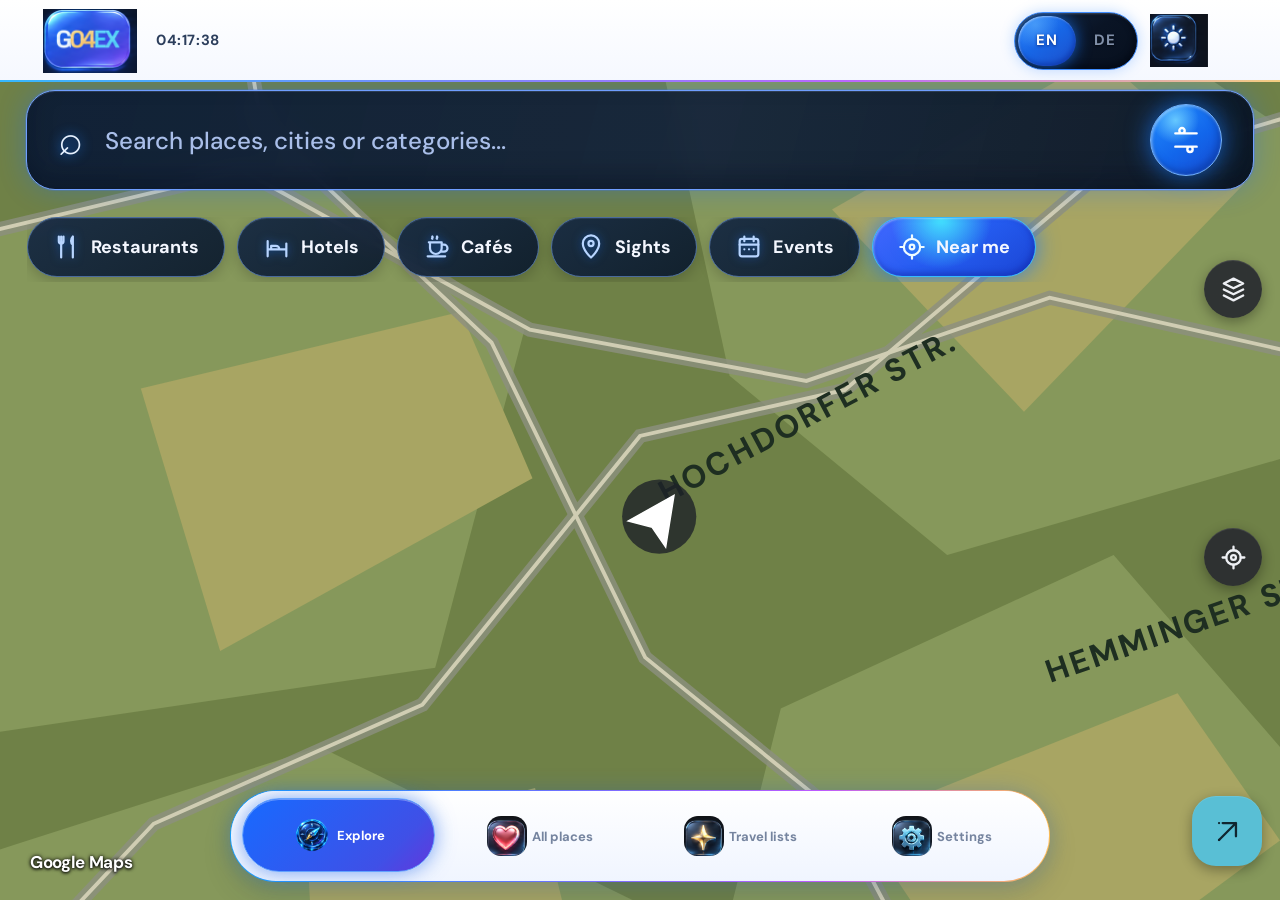
==== commit 53dcca72: "Refine Explore map and compact header" ====
--- a/index.html
+++ b/index.html
@@ -14,7 +14,7 @@
     <title>G04Explore — Your places. Your map.</title>
     <!-- Schriften lokal gehostet: beim Laden geht keine IP-Adresse an Google. -->
     <link rel="stylesheet" href="fonts/fonts.css" />
-    <link rel="stylesheet" href="styles.css?v=42" />
+    <link rel="stylesheet" href="styles.css?v=50" />
   </head>
   <body>
     <div class="app-shell">
@@ -119,6 +119,18 @@
                   aria-busy="true"
                 ></div>
                 <div id="nearby-places" class="insight-list"></div>
+                <div class="explore-map-controls" aria-label="Map controls">
+                  <button class="explore-map-control" id="explore-map-layers" type="button" data-i18n-aria-label="search.mapLayers" aria-label="Map layers">
+                    <svg viewBox="0 0 24 24" fill="none" aria-hidden="true"><path d="m12 3 8 4-8 4-8-4 8-4Z"/><path d="m4 12 8 4 8-4M4 17l8 4 8-4"/></svg>
+                  </button>
+                  <button class="explore-map-control explore-map-location" id="explore-map-location" type="button" data-i18n-aria-label="search.mapLocation" aria-label="Use my location">
+                    <svg viewBox="0 0 24 24" fill="none" aria-hidden="true"><path d="M12 3v3M12 18v3M3 12h3M18 12h3"/><circle cx="12" cy="12" r="6"/><circle cx="12" cy="12" r="2"/></svg>
+                  </button>
+                  <button class="explore-map-control explore-map-route" id="explore-map-route" type="button" data-i18n-aria-label="search.mapRoute" aria-label="Directions">
+                    <svg viewBox="0 0 24 24" fill="none" aria-hidden="true"><path d="m5 19 14-14M8 5h11v11"/><path d="M5 5h.01M5 19h.01"/></svg>
+                  </button>
+                </div>
+                <span class="explore-map-attribution" aria-hidden="true">Google Maps</span>
               </article>
             </section>
 
@@ -280,6 +292,6 @@
 
     <!-- config.js wird beim GitHub-Pages-Deployment aus dem Repository-Secret erzeugt. -->
     <script src="config.js"></script>
-    <script src="app.js?v=26"></script>
+    <script src="app.js?v=29"></script>
   </body>
 </html>
--- a/styles.css
+++ b/styles.css
@@ -549,6 +549,7 @@
     margin-top: 3px;
   }
 }
+
 @media (min-width: 761px) and (max-width: 1050px) {
   .sidebar {
     width: 210px;
@@ -2561,6 +2562,16 @@
 }
 
 @media (max-width: 760px) {
+  body.explore-map-mode .topbar {
+    display: flex;
+  }
+  body.explore-map-mode .content {
+    min-height: calc(100dvh - 76px);
+  }
+  body.explore-map-mode #search-view {
+    min-height: calc(100dvh - 76px);
+    height: calc(100dvh - 76px);
+  }
   .topbar {
     gap: 7px;
   }
@@ -6892,3 +6903,595 @@
     font-size: 12px;
   }
 }
+
+/* Final light-mode corrections for the settings reference layout. The
+   reference cards stay dark in the previous cascade, which makes their
+   labels unreadable on a light page. */
+body:not(.dark) #settings-view .settings-section-title {
+  color: #6a91cf;
+}
+body:not(.dark) #settings-view .settings-section-title::after {
+  background: linear-gradient(90deg, #70a8f6, #70a8f655 70%, transparent);
+}
+body:not(.dark) #settings-view .setting-card-row,
+body:not(.dark) #settings-view .settings-section > .google-setting,
+body:not(.dark) #settings-view .legal-link {
+  border-color: #76aaff;
+  background:
+    radial-gradient(ellipse at 100% 0%, #d5e7ff 0%, transparent 52%),
+    linear-gradient(135deg, #f9fbff 0%, #edf4ff 58%, #e4eeff 100%);
+  color: #182b4a;
+  box-shadow:
+    0 8px 22px #2167e823,
+    inset 0 1px #ffffff,
+    inset 0 -14px 25px #b7d0f833;
+}
+body:not(.dark) #settings-view .setting-card-row::before,
+body:not(.dark) #settings-view .settings-section > .google-setting::before,
+body:not(.dark) #settings-view .legal-link::before {
+  background: #6fa6ff18;
+}
+body:not(.dark) #settings-view .setting-card-row strong,
+body:not(.dark) #settings-view .settings-section > .google-setting strong,
+body:not(.dark) #settings-view .legal-link strong {
+  color: #182b4a;
+}
+body:not(.dark) #settings-view .settings-section > .google-setting .setting-status {
+  color: #203554;
+}
+body:not(.dark) #settings-view .legal-link {
+  color: #182b4a;
+}
+body:not(.dark) #settings-view .settings-note {
+  color: #617895;
+}
+body:not(.dark) #settings-view .switch span {
+  border-color: #7c9cc7;
+  background: linear-gradient(135deg, #edf4ff, #c8d8ed);
+  box-shadow: inset 0 0 0 1px #ffffffaa, 0 2px 10px #2167e82b;
+}
+body:not(.dark) #settings-view .switch input:checked + span {
+  background: linear-gradient(135deg, #1672ff, #2b55e7);
+  box-shadow: 0 0 18px #2167e855, inset 0 1px #ffffff66;
+}
+body:not(.dark) #settings-view .language-select {
+  border-color: #7ba9ed;
+  background: #ffffff;
+  color: #182b4a;
+  box-shadow: inset 0 1px #ffffff, 0 3px 10px #2167e81c;
+}
+
+/* Explore: map-first start page ----------------------------------------- */
+body.explore-map-mode .content {
+  position: relative;
+  max-width: none;
+  padding: 0;
+  overflow: hidden;
+}
+body.explore-map-mode #search-view {
+  position: relative;
+  min-height: calc(100dvh - 106px);
+  height: calc(100dvh - 106px);
+  overflow: hidden;
+}
+body.explore-map-mode #search-view .welcome-row {
+  display: none;
+}
+body.explore-map-mode #search-view .search-insights {
+  position: absolute;
+  inset: 0;
+  z-index: 1;
+  margin: 0;
+}
+body.explore-map-mode #search-view .search-insights .insight-card {
+  position: relative;
+  width: 100%;
+  height: 100%;
+  min-height: 0;
+  padding: 0;
+  overflow: hidden;
+  border: 0;
+  border-radius: 0;
+  background: #64764b;
+  box-shadow: none;
+}
+body.explore-map-mode #search-view .insight-head,
+body.explore-map-mode #search-view #nearby-places {
+  display: none;
+}
+body.explore-map-mode #search-view #search-nearby-map {
+  position: absolute;
+  inset: 0;
+  z-index: 0;
+  width: 100%;
+  height: 100%;
+  min-height: 0;
+  margin: 0;
+  border: 0;
+  border-radius: 0;
+  background: #64764b;
+  box-shadow: none;
+}
+body.explore-map-mode #search-view #search-nearby-map::before,
+body.explore-map-mode #search-view #search-nearby-map::after {
+  display: none;
+}
+.explore-map-fallback,
+.explore-map-fallback svg {
+  display: block;
+  width: 100%;
+  height: 100%;
+}
+.explore-map-fallback {
+  overflow: hidden;
+  background: #788658;
+  filter: saturate(1.14) contrast(1.04);
+}
+.explore-map-fallback svg {
+  min-width: 100%;
+  min-height: 100%;
+}
+#search-nearby-map.is-satellite .explore-map-fallback {
+  filter: saturate(1.45) contrast(1.12) brightness(.93);
+}
+body.explore-map-mode #search-view .search-wrap {
+  position: absolute;
+  top: 18px;
+  right: 18px;
+  left: 18px;
+  z-index: 4;
+  width: auto;
+  height: 68px;
+  margin: 0;
+  padding: 0 20px;
+  border: 0;
+  border-radius: 34px;
+  background: #2c2e34f2;
+  box-shadow: 0 5px 18px #00000044, inset 0 1px #ffffff15;
+  backdrop-filter: blur(12px);
+}
+body.explore-map-mode #search-view .search-wrap:focus-within {
+  border: 1px solid #8ca8ff;
+  box-shadow: 0 5px 22px #00000055, 0 0 0 3px #4d78ff44;
+}
+body.explore-map-mode #search-view .search-icon {
+  margin-right: 12px;
+  color: #62a5ff;
+  font-size: 34px;
+}
+body.explore-map-mode #search-view .search-wrap input {
+  color: #f7f7fb;
+  font-size: 20px;
+}
+body.explore-map-mode #search-view .search-wrap input::placeholder {
+  color: #d5d6da;
+}
+body.explore-map-mode #search-view .search-filter-button {
+  width: 52px;
+  height: 52px;
+  border: 0;
+  background: #33363d;
+  box-shadow: inset 0 1px #ffffff1a, 0 3px 12px #00000044;
+}
+body.explore-map-mode #search-view .search-quick-filters {
+  position: absolute;
+  top: 96px;
+  right: 0;
+  left: 18px;
+  z-index: 4;
+  margin: 0;
+  padding: 0 0 4px;
+  gap: 10px;
+}
+body.explore-map-mode #search-view .quick-filter {
+  min-height: 48px;
+  padding: 0 19px;
+  border: 0;
+  border-radius: 25px;
+  background: #303238ed;
+  color: #f2f2f5;
+  font-size: 17px;
+  box-shadow: 0 4px 12px #00000035, inset 0 1px #ffffff14;
+  backdrop-filter: blur(10px);
+}
+body.explore-map-mode #search-view .quick-filter.active {
+  background: #34363df2;
+  box-shadow: 0 4px 12px #00000035, inset 0 1px #ffffff14;
+}
+body.explore-map-mode #search-view .quick-filter-icon {
+  color: #f1f1f3;
+}
+body.explore-map-mode #search-view .suggestions {
+  z-index: 7;
+  top: 74px;
+  border: 0;
+  background: #23252af5;
+  box-shadow: 0 10px 25px #00000055;
+}
+.explore-map-controls {
+  position: absolute;
+  top: 178px;
+  right: 18px;
+  bottom: 230px;
+  z-index: 3;
+  display: flex;
+  flex-direction: column;
+  align-items: flex-end;
+  justify-content: space-between;
+  pointer-events: none;
+}
+.explore-map-control {
+  display: grid;
+  place-items: center;
+  width: 58px;
+  height: 58px;
+  padding: 0;
+  border: 0;
+  border-radius: 50%;
+  background: #292b30eb;
+  color: #eef0f4;
+  box-shadow: 0 4px 13px #00000055, inset 0 1px #ffffff18;
+  cursor: pointer;
+  pointer-events: auto;
+  backdrop-filter: blur(10px);
+}
+.explore-map-control svg {
+  width: 29px;
+  height: 29px;
+  stroke: currentColor;
+  stroke-width: 1.9;
+  stroke-linecap: round;
+  stroke-linejoin: round;
+}
+.explore-map-control:hover,
+.explore-map-control:focus-visible {
+  background: #1b1d22f5;
+  transform: translateY(-1px);
+}
+.explore-map-route {
+  width: 70px;
+  height: 70px;
+  border-radius: 24px;
+  background: #59bfd5;
+  color: #102630;
+}
+.explore-map-route:hover,
+.explore-map-route:focus-visible {
+  background: #72d3e8;
+}
+.explore-map-attribution {
+  position: absolute;
+  bottom: 222px;
+  left: 30px;
+  z-index: 2;
+  color: #fff;
+  font-size: 17px;
+  font-weight: 700;
+  letter-spacing: -.02em;
+  text-shadow: 0 1px 3px #000, 0 0 4px #000;
+}
+body.explore-map-mode #search-explorer {
+  position: absolute;
+  inset: 18px;
+  z-index: 8;
+  margin: 0;
+  max-height: calc(100% - 36px);
+  overflow: auto;
+}
+
+@media (min-width: 761px) {
+  body.explore-map-mode #search-view { min-height: calc(100dvh - 106px); }
+  body.explore-map-mode .explore-map-controls { bottom: 34px; }
+  body.explore-map-mode .explore-map-attribution { bottom: 25px; }
+}
+
+@media (max-width: 760px) {
+  body.explore-map-mode .topbar { display: none; }
+  body.explore-map-mode .content { min-height: 100dvh; }
+  body.explore-map-mode #search-view {
+    min-height: 100dvh;
+    height: 100dvh;
+  }
+  body.explore-map-mode #search-view .search-wrap {
+    top: max(16px, env(safe-area-inset-top));
+    right: 20px;
+    left: 20px;
+    height: 66px;
+  }
+  body.explore-map-mode #search-view .search-quick-filters {
+    top: calc(max(16px, env(safe-area-inset-top)) + 82px);
+  }
+  body.explore-map-mode #search-view .quick-filter {
+    min-height: 50px;
+    padding: 0 16px;
+    font-size: 17px;
+  }
+  body.explore-map-mode #search-view .quick-filter:nth-child(n + 4) { display: none; }
+  .explore-map-controls {
+    top: 220px;
+    right: 17px;
+    bottom: 104px;
+  }
+  .explore-map-attribution { bottom: 86px; }
+}
+
+@media (max-width: 380px) {
+  body.explore-map-mode #search-view .search-wrap { right: 14px; left: 14px; }
+  body.explore-map-mode #search-view .search-quick-filters { left: 14px; }
+  body.explore-map-mode #search-view .quick-filter { padding: 0 13px; font-size: 15px; }
+  .explore-map-control { width: 52px; height: 52px; }
+  .explore-map-route { width: 62px; height: 62px; border-radius: 21px; }
+}
+
+/* Explore search controls: match the supplied reference strip. */
+body.explore-map-mode #search-view .search-wrap {
+  top: 8px;
+  right: 26px;
+  left: 26px;
+  height: 100px;
+  padding: 0 31px;
+  border: 1px solid #6f9eff;
+  border-radius: 29px;
+  background:
+    linear-gradient(105deg, #0c1c35f2 0%, #101f39e9 55%, #071426f2 100%);
+  box-shadow:
+    0 0 0 1px #3974ff44,
+    0 0 28px #166dff55,
+    inset 0 1px #b6d3ff25,
+    inset 0 -12px 24px #02091855;
+}
+body.explore-map-mode #search-view .search-wrap:focus-within {
+  border-color: #9dbbff;
+  box-shadow:
+    0 0 0 2px #5590ff66,
+    0 0 34px #2167e888,
+    inset 0 1px #d6e4ff3d,
+    inset 0 -12px 24px #02091855;
+}
+body.explore-map-mode #search-view .search-icon {
+  margin-right: 20px;
+  color: #e7f1ff;
+  font-size: 42px;
+  line-height: 1;
+  text-shadow: 0 0 12px #1678ff;
+}
+body.explore-map-mode #search-view .search-wrap input {
+  color: #eff5ff;
+  font-size: 24px;
+  font-weight: 500;
+}
+body.explore-map-mode #search-view .search-wrap input::placeholder {
+  color: #a9bee9;
+  opacity: 1;
+}
+body.explore-map-mode #search-view .search-filter-button {
+  width: 72px;
+  height: 72px;
+  border: 1px solid #72b2ff;
+  background:
+    radial-gradient(circle at 35% 22%, #66c8ff 0%, transparent 33%),
+    linear-gradient(145deg, #238dff 0%, #1266eb 55%, #184bd0 100%);
+  box-shadow:
+    inset 1px 1px 3px #d1ecff8a,
+    inset -3px -4px 7px #08369999,
+    0 0 24px #1678ffb8;
+}
+body.explore-map-mode #search-view .search-filter-button svg {
+  width: 32px;
+  height: 32px;
+  stroke-width: 1.8;
+}
+body.explore-map-mode #search-view .search-quick-filters {
+  top: 135px;
+  right: 0;
+  left: 27px;
+  gap: 12px;
+  padding-bottom: 5px;
+}
+body.explore-map-mode #search-view .quick-filter,
+body.explore-map-mode #search-view .quick-filter.active {
+  min-height: 60px;
+  padding: 0 25px;
+  border: 1px solid #4a6b9c;
+  border-radius: 30px;
+  background: linear-gradient(145deg, #122542e8 0%, #09172be8 100%);
+  color: #f4f7ff;
+  font-size: 18px;
+  font-weight: 700;
+  box-shadow:
+    inset 0 1px #b7d2ff1c,
+    0 4px 14px #00000032;
+}
+body.explore-map-mode #search-view .quick-filter:hover,
+body.explore-map-mode #search-view .quick-filter:focus-visible {
+  border-color: #82b5ff;
+  background: linear-gradient(145deg, #193660ee 0%, #0b1d39ee 100%);
+  box-shadow: 0 0 18px #2167e855, inset 0 1px #d5e6ff33;
+}
+body.explore-map-mode #search-view .quick-filter.active {
+  border-color: #35baff;
+  background:
+    radial-gradient(circle at 42% 0%, #43e6ff 0%, transparent 46%),
+    linear-gradient(145deg, #4168ff 0%, #245bef 53%, #1b45d4 100%);
+  box-shadow:
+    inset 1px 1px 2px #d8f6ff66,
+    inset -2px -3px 6px #122bafaa,
+    0 0 22px #1678ffc2;
+}
+body.explore-map-mode #search-view .quick-filter-icon,
+body.explore-map-mode #search-view .quick-filter.active .quick-filter-icon {
+  width: 28px;
+  height: 28px;
+  color: #b8d5ff;
+}
+body.explore-map-mode #search-view .quick-filter-svg {
+  width: 28px;
+  height: 28px;
+  stroke-width: 1.9;
+  filter: drop-shadow(0 0 5px #1678ff88);
+}
+body.explore-map-mode #search-view .quick-filter.active .quick-filter-icon {
+  color: #effcff;
+}
+
+@media (max-width: 760px) {
+  body.explore-map-mode #search-view .search-wrap {
+    top: max(10px, env(safe-area-inset-top));
+    right: 16px;
+    left: 16px;
+    height: 68px;
+    padding: 0 17px;
+    border-radius: 25px;
+  }
+  body.explore-map-mode #search-view .search-icon {
+    margin-right: 10px;
+    font-size: 31px;
+  }
+  body.explore-map-mode #search-view .search-wrap input {
+    font-size: 17px;
+  }
+  body.explore-map-mode #search-view .search-filter-button {
+    width: 50px;
+    height: 50px;
+  }
+  body.explore-map-mode #search-view .search-filter-button svg {
+    width: 24px;
+    height: 24px;
+  }
+  body.explore-map-mode #search-view .search-quick-filters {
+    top: calc(max(10px, env(safe-area-inset-top)) + 82px);
+    left: 16px;
+    gap: 9px;
+  }
+  body.explore-map-mode #search-view .quick-filter,
+  body.explore-map-mode #search-view .quick-filter.active {
+    min-height: 48px;
+    padding: 0 15px;
+    font-size: 15px;
+  }
+  body.explore-map-mode #search-view .quick-filter-icon,
+  body.explore-map-mode #search-view .quick-filter.active .quick-filter-icon {
+    width: 24px;
+    height: 24px;
+  }
+  body.explore-map-mode #search-view .quick-filter-svg {
+    width: 24px;
+    height: 24px;
+  }
+}
+
+/* Header: keep the compact controls on one row and show the live clock. */
+.topbar,
+.header-left,
+.header-right,
+.header-date-pill {
+  flex-wrap: nowrap;
+  white-space: nowrap;
+}
+.header-left {
+  flex: 1 1 auto;
+}
+.header-right {
+  flex: 0 0 auto;
+}
+.header-date-pill {
+  flex: 0 1 auto;
+  }
+.header-date {
+  flex: 0 0 auto;
+  max-width: none;
+  overflow: visible;
+  text-overflow: clip;
+  color: #f1f5ff;
+  font-size: clamp(14px, 1.15vw, 18px);
+  letter-spacing: 0.06em;
+  line-height: 1;
+}
+body:not(.dark) .header-date {
+  color: #2c3e5c;
+}
+@media (max-width: 760px) {
+  .topbar {
+    gap: 7px;
+  }
+  .header-date-pill {
+    gap: 6px;
+    padding: 7px 9px;
+  }
+  .header-date {
+    font-size: clamp(15px, 4.6vw, 19px);
+    letter-spacing: 0.04em;
+  }
+}
+@media (max-width: 360px) {
+  .header-date {
+    font-size: 14px;
+  }
+}
+
+/* Clock-only header treatment: no calendar icon, border, or pill surface. */
+.header-date-pill {
+  gap: 0;
+  padding: 0;
+  border: 0;
+  border-color: transparent;
+  border-radius: 0;
+  background: transparent !important;
+  box-shadow: none;
+}
+.header-date-icon {
+  display: none;
+}
+.header-date {
+  font-variant-numeric: tabular-nums;
+  letter-spacing: 0.04em;
+}
+
+/* Compact header height. */
+.topbar {
+  height: 82px;
+}
+.header-logo-image {
+  width: 96px;
+  height: 64px;
+}
+.header-right .theme-toggle,
+.header-theme-image {
+  width: 58px;
+  height: 58px;
+}
+body.explore-map-mode #search-view {
+  min-height: calc(100dvh - 82px);
+  height: calc(100dvh - 82px);
+}
+
+@media (max-width: 760px) {
+  .topbar {
+    height: 62px;
+    gap: 7px;
+  }
+  .header-logo-image {
+    width: 64px;
+    height: 44px;
+  }
+  .header-right .theme-toggle,
+  .header-theme-image {
+    width: 44px;
+    height: 40px;
+  }
+  body.explore-map-mode .content {
+    min-height: calc(100dvh - 62px);
+  }
+  body.explore-map-mode #search-view {
+    min-height: calc(100dvh - 62px);
+    height: calc(100dvh - 62px);
+  }
+  .header-date-pill {
+    gap: 0;
+    padding: 0;
+  }
+  .header-date {
+    font-size: clamp(15px, 4.6vw, 19px);
+    letter-spacing: 0.04em;
+  }
+}
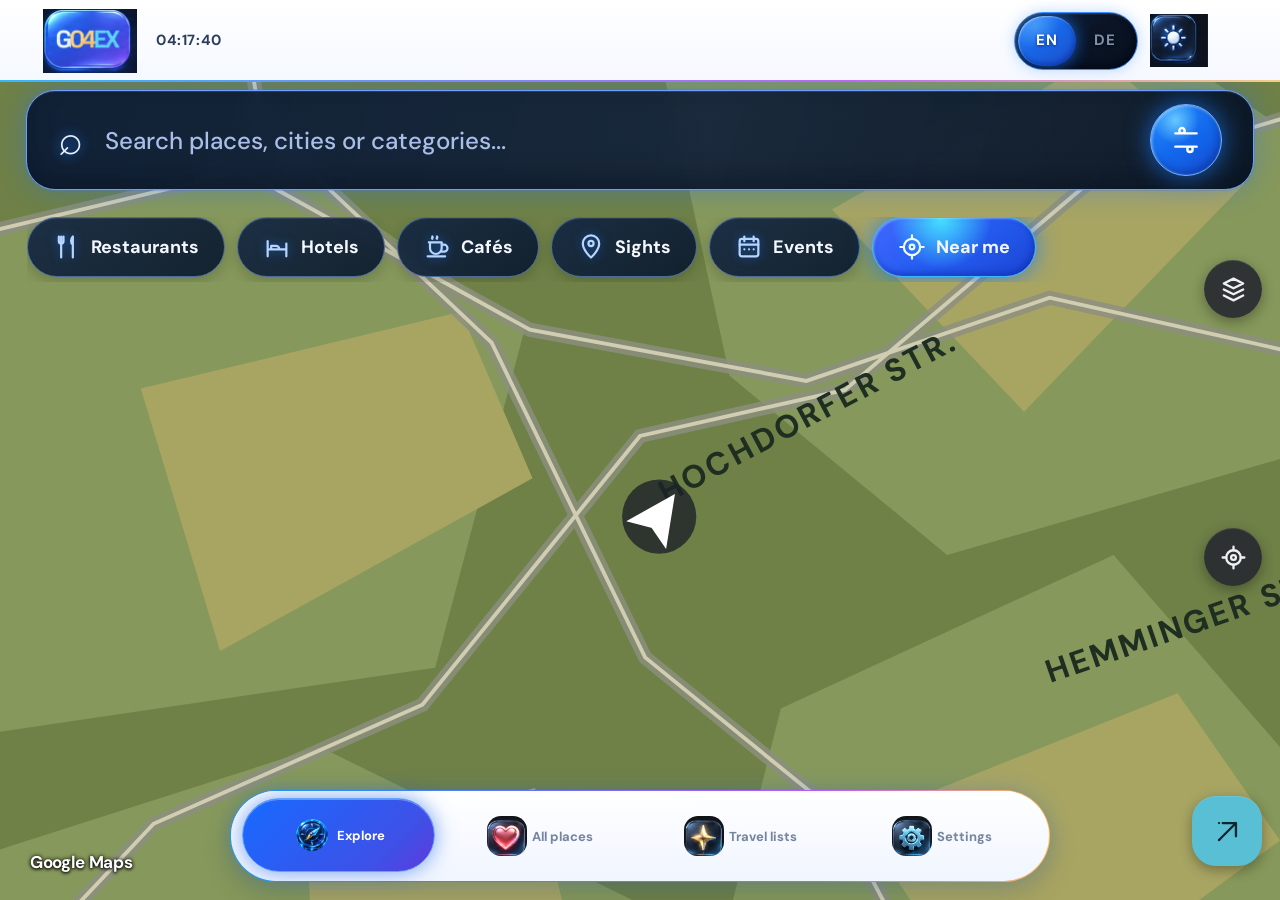
==== commit f78664e2: "Add map type controls and route planner" ====
--- a/index.html
+++ b/index.html
@@ -14,7 +14,7 @@
     <title>G04Explore — Your places. Your map.</title>
     <!-- Schriften lokal gehostet: beim Laden geht keine IP-Adresse an Google. -->
     <link rel="stylesheet" href="fonts/fonts.css" />
-    <link rel="stylesheet" href="styles.css?v=50" />
+    <link rel="stylesheet" href="styles.css?v=51" />
   </head>
   <body>
     <div class="app-shell">
@@ -126,10 +126,39 @@
                   <button class="explore-map-control explore-map-location" id="explore-map-location" type="button" data-i18n-aria-label="search.mapLocation" aria-label="Use my location">
                     <svg viewBox="0 0 24 24" fill="none" aria-hidden="true"><path d="M12 3v3M12 18v3M3 12h3M18 12h3"/><circle cx="12" cy="12" r="6"/><circle cx="12" cy="12" r="2"/></svg>
                   </button>
-                  <button class="explore-map-control explore-map-route" id="explore-map-route" type="button" data-i18n-aria-label="search.mapRoute" aria-label="Directions">
+                  <button class="explore-map-control explore-map-route" id="explore-map-route" type="button" data-i18n-aria-label="search.mapRoute" aria-label="Create a route">
                     <svg viewBox="0 0 24 24" fill="none" aria-hidden="true"><path d="m5 19 14-14M8 5h11v11"/><path d="M5 5h.01M5 19h.01"/></svg>
                   </button>
                 </div>
+                <section class="map-type-sheet hidden" id="map-type-sheet" aria-label="Map type selection">
+                  <button class="map-type-sheet-backdrop" id="map-type-sheet-backdrop" type="button" aria-label="Close map type selection"></button>
+                  <div class="map-type-sheet-panel" role="dialog" aria-modal="true" aria-labelledby="map-type-sheet-title">
+                    <div class="map-type-sheet-head">
+                      <h2 id="map-type-sheet-title" data-i18n="search.mapType">Map type</h2>
+                      <button class="map-type-sheet-close" id="map-type-sheet-close" type="button" data-i18n-aria-label="search.mapClose" aria-label="Close">×</button>
+                    </div>
+                    <div class="map-type-options" role="group" aria-label="Map type">
+                      <button class="map-type-option selected" type="button" data-map-type="roadmap" aria-pressed="true">
+                        <span class="map-type-thumb map-type-thumb-standard" aria-hidden="true">
+                          <svg viewBox="0 0 96 72" fill="none"><rect width="96" height="72" rx="13" fill="#a8e1ed"/><path d="M-8 53 31 29l30 14 44-29" stroke="#f8e4a0" stroke-width="14"/><path d="M-8 53 31 29l30 14 44-29" stroke="#e9a7a5" stroke-width="3"/><path d="M0 12 27 27l18-2 20 17 39-4" stroke="#6a98c0" stroke-width="3"/></svg>
+                        </span>
+                        <span data-i18n="search.mapStandard">Standard</span>
+                      </button>
+                      <button class="map-type-option" type="button" data-map-type="satellite" aria-pressed="false">
+                        <span class="map-type-thumb map-type-thumb-satellite" aria-hidden="true">
+                          <svg viewBox="0 0 96 72" fill="none"><rect width="96" height="72" rx="13" fill="#697866"/><path d="M-8 15 31 27l28-7 52 25" stroke="#536451" stroke-width="18"/><path d="M-8 15 31 27l28-7 52 25" stroke="#303b39" stroke-width="8"/><path d="M-8 15 31 27l28-7 52 25" stroke="#beb99f" stroke-width="2"/><path d="m4 66 25-20 26 8 43-21" stroke="#2d3c39" stroke-width="3"/></svg>
+                        </span>
+                        <span data-i18n="search.mapSatellite">Satellite</span>
+                      </button>
+                      <button class="map-type-option" type="button" data-map-type="terrain" aria-pressed="false">
+                        <span class="map-type-thumb map-type-thumb-terrain" aria-hidden="true">
+                          <svg viewBox="0 0 96 72" fill="none"><rect width="96" height="72" rx="13" fill="#aeb4ad"/><path d="m-8 63 27-30 16 14 24-28 16 18 28-25 14 51Z" fill="#777d72"/><path d="m4 64 22-25 10 10 24-27 10 12 22-20 10 32Z" fill="#d7d8cb"/><path d="M11 58 36 48l26-10 37-18" stroke="#fff" stroke-width="4" stroke-linecap="round"/></svg>
+                        </span>
+                        <span data-i18n="search.mapTerrain">Terrain</span>
+                      </button>
+                    </div>
+                  </div>
+                </section>
                 <span class="explore-map-attribution" aria-hidden="true">Google Maps</span>
               </article>
             </section>
@@ -292,6 +321,6 @@
 
     <!-- config.js wird beim GitHub-Pages-Deployment aus dem Repository-Secret erzeugt. -->
     <script src="config.js"></script>
-    <script src="app.js?v=29"></script>
+    <script src="app.js?v=30"></script>
   </body>
 </html>
--- a/styles.css
+++ b/styles.css
@@ -7034,6 +7034,9 @@
 #search-nearby-map.is-satellite .explore-map-fallback {
   filter: saturate(1.45) contrast(1.12) brightness(.93);
 }
+#search-nearby-map.is-terrain .explore-map-fallback {
+  filter: saturate(.82) contrast(1.05) brightness(1.08) sepia(.14);
+}
 body.explore-map-mode #search-view .search-wrap {
   position: absolute;
   top: 18px;
@@ -7159,6 +7162,105 @@
 .explore-map-route:focus-visible {
   background: #72d3e8;
 }
+.map-type-sheet {
+  position: absolute;
+  inset: 0;
+  z-index: 8;
+  display: flex;
+  align-items: flex-end;
+  pointer-events: none;
+}
+.map-type-sheet-backdrop {
+  position: absolute;
+  inset: 0;
+  padding: 0;
+  border: 0;
+  background: #00000070;
+  cursor: pointer;
+  pointer-events: auto;
+}
+.map-type-sheet-panel {
+  position: relative;
+  width: min(100%, 760px);
+  margin: 0 auto;
+  padding: 24px 26px 30px;
+  border-radius: 28px 28px 0 0;
+  background: #2e2f33;
+  color: #f5f5f7;
+  box-shadow: 0 -12px 28px #00000066, inset 0 1px #ffffff12;
+  pointer-events: auto;
+}
+.map-type-sheet-head {
+  display: flex;
+  align-items: center;
+  justify-content: space-between;
+  gap: 16px;
+  margin-bottom: 22px;
+}
+.map-type-sheet-head h2 {
+  margin: 0;
+  color: #fff;
+  font-size: 26px;
+}
+.map-type-sheet-close {
+  width: 42px;
+  height: 42px;
+  padding: 0;
+  border: 0;
+  border-radius: 50%;
+  background: transparent;
+  color: #e6e6e9;
+  font-size: 42px;
+  line-height: 1;
+  cursor: pointer;
+}
+.map-type-sheet-close:hover,
+.map-type-sheet-close:focus-visible {
+  background: #ffffff14;
+}
+.map-type-options {
+  display: grid;
+  grid-template-columns: repeat(3, minmax(0, 1fr));
+  gap: 24px;
+}
+.map-type-option {
+  display: flex;
+  flex-direction: column;
+  align-items: center;
+  gap: 12px;
+  padding: 0;
+  border: 0;
+  background: transparent;
+  color: #fff;
+  font: 600 18px "DM Sans", sans-serif;
+  cursor: pointer;
+}
+.map-type-thumb {
+  display: block;
+  width: 104px;
+  height: 78px;
+  box-sizing: border-box;
+  overflow: hidden;
+  border: 3px solid transparent;
+  border-radius: 16px;
+  box-shadow: 0 4px 14px #00000040;
+}
+.map-type-thumb svg {
+  display: block;
+  width: 100%;
+  height: 100%;
+}
+.map-type-option.selected .map-type-thumb {
+  border-color: #31c6df;
+  box-shadow: 0 0 0 2px #31c6df55, 0 0 18px #31c6df55;
+}
+.map-type-option.selected {
+  color: #39d6ec;
+}
+.map-type-option:hover .map-type-thumb,
+.map-type-option:focus-visible .map-type-thumb {
+  border-color: #75e6f3;
+}
 .explore-map-attribution {
   position: absolute;
   bottom: 222px;
@@ -7221,6 +7323,24 @@
   body.explore-map-mode #search-view .quick-filter { padding: 0 13px; font-size: 15px; }
   .explore-map-control { width: 52px; height: 52px; }
   .explore-map-route { width: 62px; height: 62px; border-radius: 21px; }
+}
+
+@media (max-width: 760px) {
+  .map-type-sheet-panel {
+    width: 100%;
+    padding: 24px 24px calc(26px + env(safe-area-inset-bottom));
+    border-radius: 26px 26px 0 0;
+  }
+  .map-type-sheet-head h2 { font-size: 25px; }
+  .map-type-options { gap: 10px; }
+  .map-type-option { font-size: 17px; }
+  .map-type-thumb { width: 102px; height: 77px; }
+}
+
+@media (max-width: 380px) {
+  .map-type-sheet-panel { padding-right: 14px; padding-left: 14px; }
+  .map-type-thumb { width: 88px; height: 66px; }
+  .map-type-option { font-size: 15px; }
 }
 
 /* Explore search controls: match the supplied reference strip. */
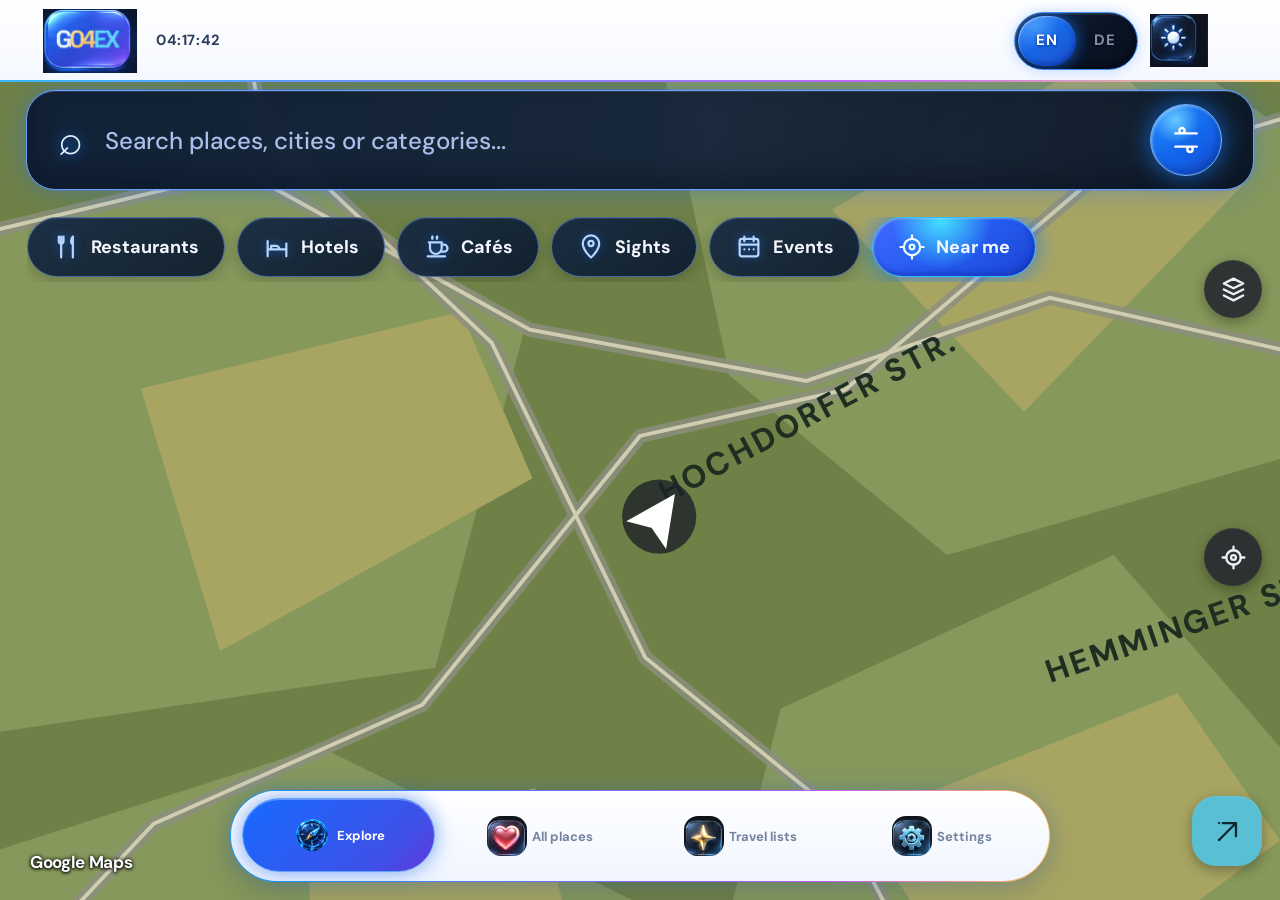
==== commit b04a7310: "Add Feedback & Ideas section to settings - New Feedback & Ideas section in settings allows users to " ====
--- a/index.html
+++ b/index.html
@@ -290,6 +290,18 @@
               </section>
 
               <section class="settings-section">
+                <p class="settings-section-title" data-i18n="settings.feedbackGroup">FEEDBACK &amp; SUPPORT</p>
+                <div class="setting-row setting-card-row">
+                  <span class="setting-icon setting-icon-feedback setting-tooltip-trigger" aria-hidden="true">
+                    <svg class="setting-svg" viewBox="0 0 24 24" fill="none"><path d="M12 21s7-4 7-10c0-5-2-8-7-8s-7 3-7 8c0 2 .5 4 1 5l-2 3 3-2 2 1z"/></svg>
+                    <span class="setting-tooltip" role="tooltip" data-i18n="settings.feedbackHint">Send feedback or report issues</span>
+                  </span>
+                  <div><strong data-i18n="settings.feedback">Feedback &amp; ideas</strong></div>
+                  <button class="secondary setting-feedback-btn" id="settings-feedback-btn" type="button" data-i18n="settings.sendFeedback">Send message</button>
+                </div>
+              </section>
+
+              <section class="settings-section">
                 <p class="settings-section-title" data-i18n="settings.legalGroup">LEGAL &amp; PRIVACY</p>
                 <div class="settings-legal">
                   <a class="legal-link" href="privacy.html"><span class="setting-icon setting-icon-privacy setting-tooltip-trigger" aria-hidden="true"><svg class="setting-svg" viewBox="0 0 24 24" fill="none"><path d="M12 3 20 6v5c0 5-3.3 8.4-8 10-4.7-1.6-8-5-8-10V6zM9 12l2 2 4-4"/></svg><span class="setting-tooltip" role="tooltip" data-i18n="settings.privacyHint">How G04Explore handles your data</span></span><span><strong data-i18n="settings.privacy">Privacy policy</strong></span><span aria-hidden="true">›</span></a>
